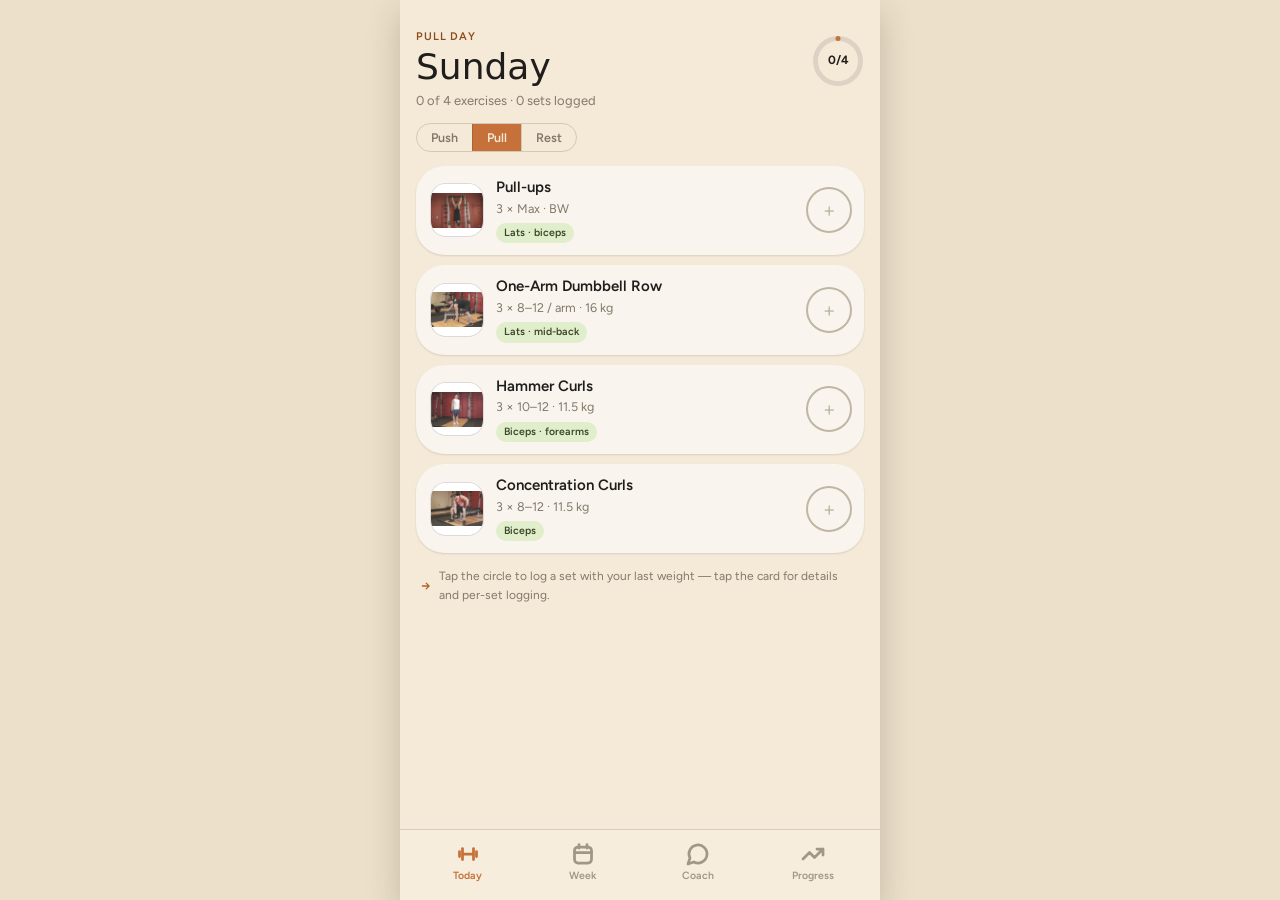
==== docs/index.html @ 8fe4a0e3 "Coach: real Claude chat grounded in the workout log Replaces the static Coach mock with a working ch" ====
<!DOCTYPE html>
<html lang="en">
<head>
<meta charset="utf-8">
<meta name="viewport" content="width=device-width, initial-scale=1, viewport-fit=cover">
<title>Gym Tracker</title>
<meta name="theme-color" content="#f5ead8">
<meta name="color-scheme" content="light">
<meta name="darkreader-lock">
<meta name="mobile-web-app-capable" content="yes">
<meta name="apple-mobile-web-app-capable" content="yes">
<meta name="apple-mobile-web-app-status-bar-style" content="default">
<link rel="manifest" href="manifest.json">
<link rel="icon" href="icons/icon-192.png">
<link rel="apple-touch-icon" href="icons/icon-192.png">
<style>
/* — Organic design tokens (carried over from the original app) — */
@font-face { font-family: 'Caprasimo'; font-style: normal; font-weight: 400; font-display: swap;
  src: url("fonts/caprasimo-latin-ext.woff2") format('woff2');
  unicode-range: U+0100-02BA, U+02BD-02C5, U+02C7-02CC, U+02CE-02D7, U+02DD-02FF, U+0304, U+0308, U+0329, U+1D00-1DBF, U+1E00-1E9F, U+1EF2-1EFF, U+2020, U+20A0-20AB, U+20AD-20C0, U+2113, U+2C60-2C7F, U+A720-A7FF; }
@font-face { font-family: 'Caprasimo'; font-style: normal; font-weight: 400; font-display: swap;
  src: url("fonts/caprasimo-latin.woff2") format('woff2');
  unicode-range: U+0000-00FF, U+0131, U+0152-0153, U+02BB-02BC, U+02C6, U+02DA, U+02DC, U+0304, U+0308, U+0329, U+2000-206F, U+20AC, U+2122, U+2191, U+2193, U+2212, U+2215, U+FEFF, U+FFFD; }
@font-face { font-family: 'Figtree'; font-style: normal; font-weight: 400 700; font-display: swap;
  src: url("fonts/figtree-latin-ext.woff2") format('woff2');
  unicode-range: U+0100-02BA, U+02BD-02C5, U+02C7-02CC, U+02CE-02D7, U+02DD-02FF, U+0304, U+0308, U+0329, U+1D00-1DBF, U+1E00-1E9F, U+1EF2-1EFF, U+2020, U+20A0-20AB, U+20AD-20C0, U+2113, U+2C60-2C7F, U+A720-A7FF; }
@font-face { font-family: 'Figtree'; font-style: normal; font-weight: 400 700; font-display: swap;
  src: url("fonts/figtree-latin.woff2") format('woff2');
  unicode-range: U+0000-00FF, U+0131, U+0152-0153, U+02BB-02BC, U+02C6, U+02DA, U+02DC, U+0304, U+0308, U+0329, U+2000-206F, U+20AC, U+2122, U+2191, U+2193, U+2212, U+2215, U+FEFF, U+FFFD; }

:root {
  --color-bg: #f5ead8;
  --color-surface: #ebddc5;
  --color-text: #201e1d;
  --color-accent: #c67139;
  --color-accent-2: #7a8a5e;
  --color-divider: color-mix(in srgb, #201e1d 16%, transparent);

  --color-neutral-100: #f9f4ed;
  --color-neutral-200: #eee7db;
  --color-neutral-300: #dcd3c4;
  --color-neutral-400: #c0b6a5;
  --color-neutral-500: #a19786;
  --color-neutral-600: #82796a;
  --color-neutral-700: #645c50;
  --color-neutral-800: #474238;
  --color-neutral-900: #2e2b25;

  --color-accent-100: #fff2eb;
  --color-accent-200: #ffe1d0;
  --color-accent-300: #ffc6a5;
  --color-accent-400: #f6a06b;
  --color-accent-500: #d67f48;
  --color-accent-600: #b2622d;
  --color-accent-700: #8c491a;
  --color-accent-800: #643312;
  --color-accent-900: #402310;

  --color-accent-2-100: #f0fae1;
  --color-accent-2-200: #e1eecc;
  --color-accent-2-300: #ccdbb2;
  --color-accent-2-400: #aebf92;
  --color-accent-2-500: #8fa073;
  --color-accent-2-600: #728157;
  --color-accent-2-700: #56633f;
  --color-accent-2-800: #3d472b;
  --color-accent-2-900: #272e1b;

  --font-heading: "Caprasimo", system-ui, sans-serif;
  --font-body: "Figtree", system-ui, sans-serif;

  --radius-sm: 8px;
  --radius-md: 16px;
  --radius-lg: 28px;

  --shadow-sm: 0 1px 2px color-mix(in srgb, #2e2b25 14%, transparent);
  --shadow-md: 0 3px 10px color-mix(in srgb, #2e2b25 16%, transparent);
  --shadow-lg: 0 12px 32px color-mix(in srgb, #2e2b25 22%, transparent);
}
*, *::before, *::after { box-sizing: border-box; }
html, body { height: 100%; }
body {
  margin: 0; background: #ece0ca; color: var(--color-text);
  font-family: var(--font-body); font-size: 15px; line-height: 1.55;
  -webkit-tap-highlight-color: transparent;
}
img { display: block; max-width: 100%; }
button { font-family: var(--font-body); color: var(--color-text); }
:focus { outline: none; }
:focus-visible { outline: 2px solid var(--color-accent); outline-offset: 2px; }
::selection { background: color-mix(in srgb, var(--color-accent) 30%, transparent); }

.washed { filter: saturate(0.6) contrast(0.85) brightness(1.1) opacity(0.94); }

#frame {
  height: 100dvh; max-width: 480px; margin: 0 auto; box-shadow: var(--shadow-lg);
  display: flex; flex-direction: column; background: var(--color-bg);
  position: relative; overflow: hidden;
}
.screen { flex: 1; overflow-y: auto; overflow-x: hidden; padding: 28px 16px 110px; -webkit-overflow-scrolling: touch; }
.kicker { font-size: 11px; letter-spacing: 0.08em; text-transform: uppercase; font-weight: 600; color: var(--color-accent-700); }
.h-title { font-family: var(--font-heading); font-size: 36px; line-height: 1.1; margin-top: 2px; }
.sub { font-size: 13px; color: var(--color-neutral-600); }
.muted { color: var(--color-neutral-600); }
.card-panel { background: var(--color-neutral-100); border-radius: var(--radius-lg); box-shadow: var(--shadow-sm); }

/* exercise cards on Today */
.ex-card {
  display: flex; align-items: center; gap: 12px; background: var(--color-neutral-100);
  border: none; border-radius: var(--radius-lg); box-shadow: var(--shadow-sm);
  padding: 12px 12px 12px 14px; cursor: pointer; width: 100%; text-align: left; font-size: 15px;
}
.ex-thumb {
  width: 54px; height: 54px; flex: none; border-radius: var(--radius-md);
  background: #fff; border: 1px solid var(--color-divider); overflow: hidden;
}
.ex-thumb > div { width: 100%; height: 100%; background-position: center; background-size: contain; background-repeat: no-repeat; background-color: #fff; }
.pill { font-size: 10.5px; font-weight: 600; padding: 2px 8px; border-radius: 999px; }
.pill-green { background: var(--color-accent-2-200); color: var(--color-accent-2-800); }
.pill-orange { background: var(--color-accent-200); color: var(--color-accent-800); }
.set-circle {
  width: 46px; height: 46px; flex: none; border-radius: 999px; cursor: pointer;
  display: flex; align-items: center; justify-content: center; padding: 0;
  font-size: 12.5px; font-weight: 700;
}
.ghost-btn {
  display: inline-flex; align-items: center; gap: 4px; background: none; border: none;
  cursor: pointer; color: var(--color-accent); font-weight: 600; font-size: 13px;
  border-radius: 999px; padding: 6px 10px;
}
.ghost-btn:active { background: color-mix(in srgb, var(--color-accent) 12%, transparent); }
.seg-row { display: inline-flex; border: 1px solid var(--color-divider); border-radius: 999px; overflow: hidden; }
.seg-btn { border: none; background: transparent; padding: 6px 14px; font-size: 12.5px; font-weight: 600; cursor: pointer; color: var(--color-neutral-600); }
.seg-btn + .seg-btn { border-left: 1px solid var(--color-divider); }
.seg-btn.on { background: var(--color-accent); color: var(--color-bg); }

/* set logger */
.set-row {
  display: flex; align-items: center; gap: 10px; padding: 9px 4px;
  border-bottom: 1px solid var(--color-divider); font-size: 14px;
}
.set-row:last-child { border-bottom: none; }
.stepper { display: flex; align-items: center; gap: 6px; }
.stepper button {
  width: 44px; height: 44px; border-radius: 999px; border: 1.5px solid var(--color-divider);
  background: var(--color-neutral-100); cursor: pointer; display: flex; align-items: center;
  justify-content: center; padding: 0; flex: none; font-size: 20px;
}
.stepper button:active { background: var(--color-neutral-200); }
.stepper input {
  width: 64px; text-align: center; font-family: var(--font-heading); font-size: 22px;
  border: none; background: transparent; color: var(--color-text); padding: 0;
  -moz-appearance: textfield; appearance: textfield;
}
.stepper input::-webkit-outer-spin-button, .stepper input::-webkit-inner-spin-button { -webkit-appearance: none; margin: 0; }
.big-btn {
  width: 100%; border-radius: 999px; padding: 14px; font-size: 15px; font-weight: 600;
  border: none; cursor: pointer; background: var(--color-accent); color: var(--color-bg);
  font-family: var(--font-body);
}
.big-btn:active { background: var(--color-accent-600); }
.big-btn.done { background: var(--color-accent-2-500); }
.icon-btn { background: none; border: none; cursor: pointer; padding: 8px; display: flex; color: var(--color-neutral-500); }

/* progress chips */
.chip-row { display: flex; gap: 7px; overflow-x: auto; padding: 2px 2px 8px; scrollbar-width: none; }
.chip-row::-webkit-scrollbar { display: none; }
.chip {
  flex: none; border: 1px solid var(--color-divider); background: var(--color-neutral-100);
  border-radius: 999px; padding: 6px 13px; font-size: 12.5px; font-weight: 600; cursor: pointer;
  color: var(--color-neutral-700);
}
.chip.on { background: var(--color-accent); border-color: var(--color-accent); color: var(--color-bg); }

.text-input {
  width: 100%; min-height: 44px; padding: 8px 16px; font: inherit; font-size: 14px;
  color: var(--color-text); caret-color: var(--color-accent);
  background: var(--color-neutral-100); border: 1.5px solid var(--color-divider); border-radius: 999px;
}
.text-input:focus-visible { border-color: var(--color-accent); outline: none; }

/* bottom nav */
#nav {
  position: absolute; bottom: 0; left: 0; right: 0;
  background: color-mix(in srgb, var(--color-bg) 88%, #fff);
  backdrop-filter: blur(10px); border-top: 1px solid var(--color-divider);
  display: flex; padding: 8px 10px calc(14px + env(safe-area-inset-bottom)); z-index: 20;
}
#nav button {
  flex: 1; background: none; border: none; cursor: pointer; display: flex;
  flex-direction: column; align-items: center; gap: 3px; padding: 4px 0;
}
#nav button span { font-size: 10.5px; font-weight: 600; }

/* toast */
.toast {
  position: absolute; bottom: 104px; left: 50%; transform: translateX(-50%);
  background: var(--color-accent-2-800); color: var(--color-accent-2-100);
  font-size: 13px; font-weight: 600; padding: 10px 12px 10px 18px; border-radius: 999px;
  box-shadow: var(--shadow-md); animation: toastup 0.25s ease-out; white-space: nowrap;
  z-index: 30; display: flex; align-items: center; gap: 8px;
}
.toast button {
  background: color-mix(in srgb, #fff 16%, transparent); color: var(--color-accent-2-100);
  border: none; border-radius: 999px; padding: 4px 12px; font-size: 12.5px; font-weight: 700; cursor: pointer;
}
@keyframes toastup { from { opacity: 0; transform: translate(-50%, 10px); } to { opacity: 1; transform: translate(-50%, 0); } }

/* zoom overlay */
.zoom-wrap {
  position: absolute; inset: 0; z-index: 40;
  background: color-mix(in srgb, var(--color-neutral-900) 82%, transparent);
  display: flex; flex-direction: column; align-items: center; justify-content: center;
  gap: 14px; padding: 24px 16px; cursor: zoom-out; animation: toastup 0.2s ease-out;
}

/* dialog */
.dialog-backdrop {
  position: absolute; inset: 0; z-index: 50; display: grid; place-items: center; padding: 24px;
  background: color-mix(in srgb, var(--color-neutral-900) 50%, transparent);
}
.dialog {
  width: 100%; max-width: 360px; display: flex; flex-direction: column; gap: 12px;
  padding: 20px; border-radius: var(--radius-lg); background: var(--color-surface); box-shadow: var(--shadow-lg);
}

/* chart */
.chart-svg { width: 100%; height: auto; display: block; }
.chart-svg text { font-family: var(--font-body); }
</style>
</head>
<body>
<div id="frame">
  <div id="app" style="display: flex; flex-direction: column; flex: 1; min-height: 0;"></div>
  <div id="overlay"></div>
  <div id="nav"></div>
  <input type="file" id="importFile" accept="application/json,.json" style="display: none;">
</div>

<script>
'use strict';

/* ───────────────────────── Program definition ───────────────────────── */

const EX = {
  pullup: {
    name: 'Pull-ups', day: 'pull', sets: 3, reps: 'Max', repDefault: 8, kg: null,
    m: 'Lats · biceps', mus: { p: ['lats'], s: ['biceps', 'midback'] },
    desc: 'The best back-width move — lats do the pulling, biceps and grip assist. Take every set close to your max.',
    how: ['Hang from the bar, hands just wider than shoulders.',
      'Pull until your chin clears the bar, chest up.',
      'Lower all the way down — full hang each rep.'],
  },
  row: {
    name: 'One-Arm Dumbbell Row', day: 'pull', sets: 3, reps: '8–12 / arm', repDefault: 10, kg: 16,
    m: 'Lats · mid-back', mus: { p: ['lats', 'midback'], s: ['biceps', 'forearms'] },
    desc: 'Builds back thickness one side at a time. Brace your free hand on the ottoman and row without twisting. Log reps per arm.',
    how: ['One knee and hand on the ottoman, back flat, dumbbell hanging.',
      'Pull the dumbbell to your hip, elbow close to your body.',
      'Lower slowly to a full stretch. Do all reps, then switch arms.'],
  },
  hammer: {
    name: 'Hammer Curls', day: 'pull', sets: 3, reps: '10–12', repDefault: 11, kg: 11.5,
    m: 'Biceps · forearms', mus: { p: ['biceps'], s: ['forearms'] },
    desc: 'Neutral-grip curls that hit the brachialis and forearms along with the biceps — thicker-looking arms.',
    how: ['Stand tall, dumbbells at your sides, palms facing in.',
      'Curl both dumbbells up, keeping the neutral grip.',
      'Lower slowly without swinging your hips.'],
  },
  conc: {
    name: 'Concentration Curls', day: 'pull', sets: 3, reps: '8–12', repDefault: 10, kg: 11.5,
    m: 'Biceps', mus: { p: ['biceps'], s: ['forearms'] },
    desc: 'Strict, isolated biceps work — the elbow braced against your thigh removes all momentum.',
    how: ['Sit on the ottoman, elbow braced against your inner thigh.',
      'Curl the dumbbell up without moving your upper arm.',
      'Lower slowly — the way down builds as much muscle.'],
  },
  floorpress: {
    name: 'Dumbbell Floor Press', day: 'push', sets: 3, reps: '8–12', repDefault: 10, kg: 14,
    m: 'Chest · triceps', mus: { p: ['chest'], s: ['triceps', 'shoulders'] },
    desc: 'Your main press without a bench — the floor stops the elbows at a shoulder-friendly depth and emphasises chest and triceps.',
    how: ['Lie on the floor, knees bent, dumbbells over your chest.',
      'Lower with control until your upper arms rest on the floor.',
      'Pause briefly, then press back up to lockout.'],
  },
  inclinepu: {
    name: 'Incline Push-ups', day: 'push', sets: 3, reps: '12–15', repDefault: 13, kg: null,
    m: 'Chest · shoulders', mus: { p: ['chest'], s: ['shoulders', 'triceps', 'core'] },
    desc: 'Hands on the ottoman, feet on the floor — a chest press through a long range that finishes the pecs after floor presses.',
    how: ['Hands on the ottoman edge, body in one straight line.',
      'Lower your chest to the edge, elbows about 45° from your body.',
      'Press back up without letting the hips sag.'],
  },
  ohp: {
    name: 'Overhead Press', day: 'push', sets: 3, reps: '8–12', repDefault: 10, kg: 11.5,
    m: 'Shoulders · triceps', mus: { p: ['shoulders'], s: ['triceps', 'traps', 'core'] },
    desc: 'Standing dumbbell press — builds all three heads of the shoulder while your core keeps you from arching.',
    how: ['Stand tall, dumbbells at ear height, palms forward.',
      'Press overhead until your arms are straight — squeeze your glutes, don’t arch.',
      'Lower back to ear level with control.'],
  },
  latraise: {
    name: 'Lateral Raises', day: 'push', sets: 3, reps: '12–15', repDefault: 13, kg: 6,
    m: 'Side delts', mus: { p: ['shoulders'], s: ['traps'] },
    desc: 'Isolates the side delts — the muscle that makes shoulders look wide. Light weight, strict form.',
    how: ['Stand with a dumbbell in each hand at your sides.',
      'Raise out to shoulder height, elbows soft.',
      'Lower slowly — no swinging.'],
  },
  kneeraise: {
    name: 'Hanging Knee Raises', day: 'push', sets: 3, reps: '10–15', repDefault: 12, kg: null,
    m: 'Core · grip', mus: { p: ['core'], s: ['forearms'] },
    desc: 'Hang from the pull-up bar and curl your knees up — trains the abs hard and builds grip as a bonus.',
    how: ['Dead hang from the bar, shoulders packed down.',
      'Raise your knees to hip height or higher, tilting the pelvis up.',
      'Lower slowly — no swinging between reps.'],
  },
};

const PLAN = {
  pull: ['pullup', 'row', 'hammer', 'conc'],
  push: ['floorpress', 'inclinepu', 'ohp', 'latraise', 'kneeraise'],
};
const DAY_LABEL = { pull: 'Pull day', push: 'Push day', rest: 'Rest day' };
const KG_STEP = 0.5;
const WEEK_TARGET = 3; // workouts per week the ring aims at

/* ───────────────────────── Store (localStorage) ───────────────────────── */

const STORE_KEY = 'gym-tracker-v1';

function seedStore() {
  return {
    version: 1,
    sessions: {
      '2026-08-17': {
        day: 'pull',
        sets: {
          pullup: [{ r: 8, kg: null }, { r: 8, kg: null }, { r: 8, kg: null }],
          row: [{ r: 15, kg: 16 }, { r: 15, kg: 16 }, { r: 13, kg: 16 }],
          hammer: [{ r: 12, kg: 11.5 }, { r: 12, kg: 11.5 }, { r: 12, kg: 11.5 }],
          conc: [{ r: 8, kg: 11.5 }, { r: 8, kg: 11.5 }, { r: 8, kg: 11.5 }],
        },
      },
    },
    overrides: {}, // date -> forced day type
  };
}

let store;
try {
  store = JSON.parse(localStorage.getItem(STORE_KEY)) || seedStore();
} catch (e) { store = seedStore(); }
if (!store.sessions) store.sessions = {};
if (!store.overrides) store.overrides = {};

function save() { localStorage.setItem(STORE_KEY, JSON.stringify(store)); }
save();

/* Cloud backup settings (GitHub Gist). Token stays on this device only. */
const CLOUD_KEY = 'gym-tracker-cloud';
let cloud;
try { cloud = JSON.parse(localStorage.getItem(CLOUD_KEY)) || {}; } catch (e) { cloud = {}; }
function saveCloud() { localStorage.setItem(CLOUD_KEY, JSON.stringify(cloud)); }

/* Coach chat settings (Anthropic API). Key stays on this device only. */
const COACH_KEY = 'gym-tracker-coach';
const CHAT_KEY = 'gym-tracker-chat';
const COACH_MODEL = 'claude-opus-5';
let coach, chat;
try { coach = JSON.parse(localStorage.getItem(COACH_KEY)) || {}; } catch (e) { coach = {}; }
try { chat = JSON.parse(localStorage.getItem(CHAT_KEY)) || []; } catch (e) { chat = []; }
if (!Array.isArray(chat)) chat = [];
function saveCoach() { localStorage.setItem(COACH_KEY, JSON.stringify(coach)); }
function saveChat() { localStorage.setItem(CHAT_KEY, JSON.stringify(chat)); }

/* ───────────────────────── Date helpers (local time) ───────────────────────── */

function fmtDate(d) {
  return d.getFullYear() + '-' + String(d.getMonth() + 1).padStart(2, '0') + '-' + String(d.getDate()).padStart(2, '0');
}
function parseDate(s) { const [y, m, d] = s.split('-').map(Number); return new Date(y, m - 1, d); }
function todayStr() { return fmtDate(new Date()); }
function addDays(s, n) { const d = parseDate(s); d.setDate(d.getDate() + n); return fmtDate(d); }
function mondayOf(s) { const d = parseDate(s); const wd = (d.getDay() + 6) % 7; d.setDate(d.getDate() - wd); return fmtDate(d); }
const MONTHS = ['Jan', 'Feb', 'Mar', 'Apr', 'May', 'Jun', 'Jul', 'Aug', 'Sep', 'Oct', 'Nov', 'Dec'];
const WDAYS = ['Monday', 'Tuesday', 'Wednesday', 'Thursday', 'Friday', 'Saturday', 'Sunday'];
function niceDate(s) { const d = parseDate(s); return d.getDate() + ' ' + MONTHS[d.getMonth()]; }
function weekdayName(s) { return WDAYS[(parseDate(s).getDay() + 6) % 7]; }

/* ───────────────────────── Log queries ───────────────────────── */

function sessionOf(date) { return store.sessions[date]; }
function setsOf(date, exId) { const s = sessionOf(date); const a = s && s.sets && s.sets[exId]; return Array.isArray(a) ? a : []; }
function isWorkout(sess) {
  return sess && sess.sets && Object.values(sess.sets).some((arr) => arr.length > 0);
}
function workoutDates() {
  return Object.keys(store.sessions).filter((d) => isWorkout(store.sessions[d])).sort();
}
function lastWorkoutBefore(date) {
  const ds = workoutDates().filter((d) => d < date);
  return ds.length ? ds[ds.length - 1] : null;
}
// Sessions that logged sets for one exercise, oldest → newest.
function exHistory(exId) {
  return workoutDates()
    .map((d) => ({ date: d, sets: setsOf(d, exId) }))
    .filter((h) => h.sets.length > 0);
}
function lastSetsFor(exId, beforeDate) {
  const hist = exHistory(exId).filter((h) => h.date < beforeDate);
  return hist.length ? hist[hist.length - 1] : null;
}
function lastKg(exId, beforeDate) {
  const prev = lastSetsFor(exId, beforeDate || '9999');
  if (prev) { for (let i = prev.sets.length - 1; i >= 0; i--) { if (prev.sets[i].kg != null) return prev.sets[i].kg; } }
  return EX[exId].kg;
}

/* Day type for a date: logged session > manual override > rotation suggestion.
   Suggestions chain forward from the last real workout, alternating push/pull
   with a rest day in between, so future days project the full rotation. */
function dayType(date) {
  const sess = sessionOf(date);
  if (isWorkout(sess)) return sess.day;
  if (store.overrides[date]) return store.overrides[date];
  const last = lastWorkoutBefore(date);
  if (!last) return 'push';
  let lw = last, lt = store.sessions[last].day;
  let d = addDays(last, 1), guard = 0;
  while (d < date && guard++ < 90) {
    const t = store.overrides[d] || (d === addDays(lw, 1) ? 'rest' : (lt === 'pull' ? 'push' : 'pull'));
    if (t !== 'rest') { lw = d; lt = t; }
    d = addDays(d, 1);
  }
  return date === addDays(lw, 1) ? 'rest' : (lt === 'pull' ? 'push' : 'pull');
}

/* Exercises shown for a date: the day plan, unfinished ones rolled over from
   the previous workout (never onto rest days), plus anything already logged
   that day so recorded sets can never become invisible. */
function dayItems(date) {
  const type = dayType(date);
  const ids = (PLAN[type] || []).map((id) => ({ id, rolled: null }));
  const last = type !== 'rest' ? lastWorkoutBefore(date) : null;
  if (last) {
    const lastType = store.sessions[last].day;
    for (const id of PLAN[lastType] || []) {
      if (ids.some((it) => it.id === id)) continue;
      if (setsOf(last, id).length === 0) ids.push({ id, rolled: 'from ' + weekdayName(last).slice(0, 3) + ' ' + niceDate(last) });
    }
  }
  const sess = sessionOf(date);
  if (sess && sess.sets) {
    for (const id of Object.keys(sess.sets)) {
      if (!ids.some((it) => it.id === id)) ids.push({ id, rolled: null });
    }
  }
  return ids;
}
function exDone(date, exId) { return setsOf(date, exId).length >= EX[exId].sets; }

/* ───────────────────────── Mutations ───────────────────────── */

function logSet(date, exId, r, kg) {
  const sess = store.sessions[date] || (store.sessions[date] = { day: dayType(date) === 'rest' ? (EX[exId].day) : dayType(date), sets: {} });
  if (!sess.sets) sess.sets = {};
  if (sess.day === 'rest') sess.day = EX[exId].day;
  (sess.sets[exId] = sess.sets[exId] || []).push({ r, kg });
  save();
}
function removeSet(date, exId, idx) {
  const sets = setsOf(date, exId);
  if (idx < 0 || idx >= sets.length) return;
  sets.splice(idx, 1);
  const sess = store.sessions[date];
  if (sets.length === 0) delete sess.sets[exId];
  if (!isWorkout(sess) && Object.keys(sess.sets).length === 0) delete store.sessions[date];
  save();
}
function updateSet(date, exId, idx, r, kg) {
  const sets = setsOf(date, exId);
  if (sets[idx]) { sets[idx] = { r, kg }; save(); }
}

/* ───────────────────────── UI state ───────────────────────── */

const ui = {
  screen: 'today',        // today | detail | week | coach | progress
  viewDate: todayStr(),
  detailId: null,
  editIdx: null,          // set being edited on detail screen
  zoom: null,             // 0 | 1
  weekOffset: 0,
  chartEx: 'pullup',
  chartPt: null,          // selected point index on history chart
  toast: null,            // { text, undo }
  dialog: null,           // 'import' with pending data
  importData: null,
  coachBusy: false,       // a coach reply is streaming
};
let toastTimer = null;
const scrollPos = {};

function showToast(text, undo) {
  ui.toast = { text, undo };
  clearTimeout(toastTimer);
  toastTimer = setTimeout(() => { ui.toast = null; render(); }, undo ? 4200 : 2400);
  render();
}

/* ───────────────────────── SVG snippets ───────────────────────── */

const svgCheck = '<svg width="20" height="20" viewBox="0 0 24 24" fill="none" stroke="var(--color-bg)" stroke-width="3" stroke-linecap="round" stroke-linejoin="round"><path d="M20 6 9 17l-5-5"/></svg>';
const svgBack = '<svg width="18" height="18" viewBox="0 0 24 24" fill="none" stroke="currentColor" stroke-width="2.75" stroke-linecap="round" stroke-linejoin="round"><path d="M15 18l-6-6 6-6"/></svg>';
const svgArrow = '<svg width="14" height="14" viewBox="0 0 24 24" fill="none" stroke="var(--color-accent-600)" stroke-width="2.75" stroke-linecap="round" stroke-linejoin="round"><path d="M5 12h14M13 6l6 6-6 6"/></svg>';
const svgFlame = '<svg width="18" height="18" viewBox="0 0 24 24" fill="none" stroke="var(--color-accent-600)" stroke-width="2.75" stroke-linecap="round" stroke-linejoin="round"><path d="M8.5 14.5A2.5 2.5 0 0 0 11 12c0-1.38-.5-2-1-3-1.072-2.143-.224-4.054 2-6 .5 2.5 2 4.9 4 6.5 2 1.6 3 3.5 3 5.5a7 7 0 1 1-14 0c0-1.153.433-2.294 1-3a2.5 2.5 0 0 0 2.5 2.5z"/></svg>';

function ring(size, stroke, pct, labelHtml, fontSize) {
  const r = (size - stroke) / 2 - 1;
  const circ = 2 * Math.PI * r;
  return '<div style="position: relative; width: ' + size + 'px; height: ' + size + 'px; flex: none;">' +
    '<svg width="' + size + '" height="' + size + '" viewBox="0 0 ' + size + ' ' + size + '" style="transform: rotate(-90deg);">' +
    '<circle cx="' + size / 2 + '" cy="' + size / 2 + '" r="' + r + '" fill="none" stroke="var(--color-neutral-300)" stroke-width="' + stroke + '"/>' +
    '<circle cx="' + size / 2 + '" cy="' + size / 2 + '" r="' + r + '" fill="none" stroke="var(--color-accent)" stroke-width="' + stroke + '" stroke-linecap="round" stroke-dasharray="' + Math.round(pct * circ) + ' 999"/>' +
    '</svg><div style="position: absolute; inset: 0; display: flex; align-items: center; justify-content: center; ' + fontSize + '">' + labelHtml + '</div></div>';
}

/* Front/back muscle figures, colored per exercise. */
function musFigures(mus) {
  const c = {};
  ['chest', 'shoulders', 'biceps', 'triceps', 'forearms', 'core', 'quads', 'traps', 'lats', 'midback', 'lowerback', 'glutes', 'hams', 'calves']
    .forEach((k) => { c[k] = 'var(--color-neutral-300)'; });
  (mus.s || []).forEach((k) => { c[k] = 'var(--color-accent-300)'; });
  (mus.p || []).forEach((k) => { c[k] = 'var(--color-accent)'; });
  const body =
    '<circle cx="60" cy="14" r="9" fill="var(--color-neutral-300)"/>' +
    '<line x1="60" y1="22" x2="60" y2="30" stroke="var(--color-neutral-300)" stroke-width="9" stroke-linecap="round"/>' +
    '<rect x="38" y="32" width="44" height="76" rx="16" fill="var(--color-neutral-300)"/>' +
    '<rect x="42" y="106" width="36" height="18" rx="9" fill="var(--color-neutral-300)"/>' +
    '<line x1="34" y1="42" x2="26" y2="80" stroke="var(--color-neutral-300)" stroke-width="10" stroke-linecap="round"/>' +
    '<line x1="86" y1="42" x2="94" y2="80" stroke="var(--color-neutral-300)" stroke-width="10" stroke-linecap="round"/>' +
    '<line x1="24" y1="88" x2="20" y2="112" stroke="var(--color-neutral-300)" stroke-width="8" stroke-linecap="round"/>' +
    '<line x1="96" y1="88" x2="100" y2="112" stroke="var(--color-neutral-300)" stroke-width="8" stroke-linecap="round"/>' +
    '<line x1="51" y1="130" x2="48" y2="172" stroke="var(--color-neutral-300)" stroke-width="14" stroke-linecap="round"/>' +
    '<line x1="69" y1="130" x2="72" y2="172" stroke="var(--color-neutral-300)" stroke-width="14" stroke-linecap="round"/>' +
    '<line x1="47" y1="178" x2="45" y2="206" stroke="var(--color-neutral-300)" stroke-width="10" stroke-linecap="round"/>' +
    '<line x1="73" y1="178" x2="75" y2="206" stroke="var(--color-neutral-300)" stroke-width="10" stroke-linecap="round"/>';
  const front = body +
    '<circle cx="36" cy="40" r="7" fill="' + c.shoulders + '"/><circle cx="84" cy="40" r="7" fill="' + c.shoulders + '"/>' +
    '<ellipse cx="50" cy="54" rx="9" ry="7" fill="' + c.chest + '"/><ellipse cx="70" cy="54" rx="9" ry="7" fill="' + c.chest + '"/>' +
    '<line x1="33" y1="50" x2="27" y2="74" stroke="' + c.biceps + '" stroke-width="8" stroke-linecap="round"/>' +
    '<line x1="87" y1="50" x2="93" y2="74" stroke="' + c.biceps + '" stroke-width="8" stroke-linecap="round"/>' +
    '<line x1="24" y1="90" x2="21" y2="108" stroke="' + c.forearms + '" stroke-width="7" stroke-linecap="round"/>' +
    '<line x1="96" y1="90" x2="99" y2="108" stroke="' + c.forearms + '" stroke-width="7" stroke-linecap="round"/>' +
    '<rect x="52" y="64" width="16" height="38" rx="8" fill="' + c.core + '"/>' +
    '<line x1="51" y1="134" x2="48" y2="166" stroke="' + c.quads + '" stroke-width="11" stroke-linecap="round"/>' +
    '<line x1="69" y1="134" x2="72" y2="166" stroke="' + c.quads + '" stroke-width="11" stroke-linecap="round"/>';
  const back = body +
    '<ellipse cx="60" cy="38" rx="13" ry="7" fill="' + c.traps + '"/>' +
    '<circle cx="36" cy="40" r="7" fill="' + c.shoulders + '"/><circle cx="84" cy="40" r="7" fill="' + c.shoulders + '"/>' +
    '<ellipse cx="60" cy="57" rx="8" ry="8" fill="' + c.midback + '"/>' +
    '<ellipse cx="49" cy="73" rx="7" ry="14" transform="rotate(8 49 73)" fill="' + c.lats + '"/>' +
    '<ellipse cx="71" cy="73" rx="7" ry="14" transform="rotate(-8 71 73)" fill="' + c.lats + '"/>' +
    '<ellipse cx="60" cy="96" rx="7" ry="8" fill="' + c.lowerback + '"/>' +
    '<line x1="33" y1="50" x2="27" y2="74" stroke="' + c.triceps + '" stroke-width="8" stroke-linecap="round"/>' +
    '<line x1="87" y1="50" x2="93" y2="74" stroke="' + c.triceps + '" stroke-width="8" stroke-linecap="round"/>' +
    '<circle cx="52" cy="114" r="8.5" fill="' + c.glutes + '"/><circle cx="68" cy="114" r="8.5" fill="' + c.glutes + '"/>' +
    '<line x1="51" y1="134" x2="48" y2="166" stroke="' + c.hams + '" stroke-width="11" stroke-linecap="round"/>' +
    '<line x1="69" y1="134" x2="72" y2="166" stroke="' + c.hams + '" stroke-width="11" stroke-linecap="round"/>' +
    '<line x1="47" y1="182" x2="45" y2="202" stroke="' + c.calves + '" stroke-width="9" stroke-linecap="round"/>' +
    '<line x1="73" y1="182" x2="75" y2="202" stroke="' + c.calves + '" stroke-width="9" stroke-linecap="round"/>';
  const fig = (inner, cap) =>
    '<figure style="margin: 0; display: flex; flex-direction: column; align-items: center; gap: 2px;">' +
    '<svg width="96" height="176" viewBox="0 0 120 220" fill="none">' + inner + '</svg>' +
    '<figcaption style="font-size: 10.5px; color: var(--color-neutral-600);">' + cap + '</figcaption></figure>';
  return fig(front, 'Front') + fig(back, 'Back');
}

/* ───────────────────────── Formatting ───────────────────────── */

function kgLabel(kg) { return kg == null ? 'BW' : (Math.round(kg * 10) / 10) + ' kg'; }
function setsSummary(sets) {
  if (!sets.length) return '';
  const reps = sets.map((s) => s.r).join(' · ');
  const kgs = [...new Set(sets.map((s) => s.kg))];
  const kgPart = kgs.length === 1 ? (kgs[0] == null ? 'bodyweight' : kgs[0] + ' kg') : sets.map((s) => kgLabel(s.kg)).join(' / ');
  return reps + ' @ ' + kgPart;
}
function esc(s) { return String(s).replace(/&/g, '&amp;').replace(/</g, '&lt;'); }

/* ───────────────────────── Screens ───────────────────────── */

function renderToday() {
  const date = ui.viewDate;
  const type = dayType(date);
  const isToday = date === todayStr();
  const items = dayItems(date);
  const doneCount = items.filter((it) => exDone(date, it.id)).length;
  const title = isToday ? weekdayName(date) : weekdayName(date) + ' ' + niceDate(date);
  const kicker = (isToday ? '' : niceDate(date) + ' · ') + DAY_LABEL[type];

  let cards = items.map((it) => {
    const ex = EX[it.id];
    const sets = setsOf(date, it.id);
    const done = sets.length >= ex.sets;
    const kg = lastKg(it.id, date);
    const meta = done ? setsSummary(sets) : ex.sets + ' × ' + ex.reps + ' · ' + kgLabel(ex.kg == null ? null : kg);
    const border = done ? 'var(--color-accent)' : 'var(--color-neutral-400)';
    const bg = done ? 'var(--color-accent)' : 'transparent';
    const inner = done ? svgCheck : (sets.length ? sets.length + '/' + ex.sets : '<span style="color: var(--color-neutral-400); font-size: 20px; font-weight: 400; line-height: 1;">+</span>');
    return '<div class="ex-card" data-act="open" data-id="' + it.id + '" style="opacity: ' + (done ? 0.62 : 1) + ';">' +
      '<div class="ex-thumb"><div class="washed" style="background-image: url(images/' + it.id + '-0.jpg);"></div></div>' +
      '<div style="flex: 1; min-width: 0;">' +
      '<div style="font-weight: 600; font-size: 15px; line-height: 1.25;' + (done ? ' text-decoration: line-through;' : '') + '">' + ex.name + '</div>' +
      '<div style="font-size: 12.5px; color: var(--color-neutral-600); margin-top: 2px;">' + meta + '</div>' +
      '<div style="display: flex; gap: 5px; margin-top: 5px; flex-wrap: wrap;">' +
      '<span class="pill pill-green">' + ex.m + '</span>' +
      (it.rolled ? '<span class="pill pill-orange">↳ ' + it.rolled + '</span>' : '') +
      '</div></div>' +
      '<button class="set-circle" data-act="quickset" data-id="' + it.id + '" aria-label="Log a set" ' +
      'style="border: 2.5px solid ' + border + '; background: ' + bg + '; color: var(--color-neutral-700);">' + inner + '</button>' +
      '</div>';
  }).join('');

  if (!items.length) {
    cards = '<div class="card-panel" style="padding: 26px 20px; text-align: center;">' +
      '<div style="font-family: var(--font-heading); font-size: 22px;">Rest day</div>' +
      '<div class="sub" style="margin-top: 6px;">Recovery is where the muscle gets built.<br>Feeling fresh anyway? Switch the day type below.</div></div>';
  }

  const seg = ['push', 'pull', 'rest'].map((t) =>
    '<button class="seg-btn' + (t === type ? ' on' : '') + '" data-act="daytype" data-type="' + t + '">' +
    t[0].toUpperCase() + t.slice(1) + '</button>').join('');

  const totalSets = items.reduce((n, it) => n + setsOf(date, it.id).length, 0);
  const countLabel = items.length
    ? doneCount + ' of ' + items.length + ' exercises · ' + totalSets + ' sets logged'
    : 'No training planned';

  return '<div class="screen" data-scrollkey="today">' +
    '<div style="display: flex; align-items: flex-end; justify-content: space-between; gap: 12px; margin-bottom: 4px;">' +
    '<div><div class="kicker">' + kicker + '</div><div class="h-title">' + title + '</div></div>' +
    ring(52, 5, items.length ? doneCount / items.length : 0, '<span style="font-size: 12px; font-weight: 700;">' + doneCount + '/' + (items.length || 0) + '</span>', '') +
    '</div>' +
    '<div class="sub" style="margin-bottom: 12px;">' + countLabel + '</div>' +
    '<div style="display: flex; align-items: center; justify-content: space-between; margin-bottom: 14px;">' +
    '<div class="seg-row">' + seg + '</div>' +
    (isToday ? '' : '<button class="ghost-btn" data-act="backtoday">← Back to today</button>') +
    '</div>' +
    '<div style="display: flex; flex-direction: column; gap: 10px;">' + cards + '</div>' +
    '<div style="display: flex; align-items: center; gap: 8px; margin-top: 14px; font-size: 12px; color: var(--color-neutral-600); padding: 0 4px;">' +
    svgArrow + '<span>Tap the circle to log a set with your last weight — tap the card for details and per-set logging.</span></div>' +
    '</div>';
}

function renderDetail() {
  const id = ui.detailId;
  const ex = EX[id];
  const date = ui.viewDate;
  const sets = setsOf(date, id);
  const prev = lastSetsFor(id, date);
  const done = sets.length >= ex.sets;

  // Defaults for the next set: value of the same set number last session,
  // else the previous set today, else the exercise default.
  const nextIdx = ui.editIdx != null ? ui.editIdx : sets.length;
  const editing = ui.editIdx != null && sets[ui.editIdx];
  let defR = ex.repDefault, defKg = lastKg(id, date);
  if (editing) { defR = editing.r; defKg = editing.kg; }
  else if (prev && prev.sets[nextIdx]) { defR = prev.sets[nextIdx].r; defKg = prev.sets[nextIdx].kg ?? defKg; }
  else if (sets.length) { defR = sets[sets.length - 1].r; defKg = sets[sets.length - 1].kg ?? defKg; }

  const loggedRows = sets.map((s, i) =>
    '<div class="set-row"' + (ui.editIdx === i ? ' style="background: var(--color-accent-100); border-radius: 10px;"' : '') + '>' +
    '<span style="width: 22px; height: 22px; flex: none; border-radius: 999px; background: var(--color-accent-2-500); color: #fff; font-size: 11.5px; font-weight: 700; display: flex; align-items: center; justify-content: center;">' + (i + 1) + '</span>' +
    '<button data-act="editset" data-idx="' + i + '" style="flex: 1; text-align: left; background: none; border: none; cursor: pointer; font-size: 14px; padding: 4px 0;">' +
    '<b>' + s.r + ' reps</b><span class="muted"> · ' + kgLabel(s.kg) + '</span></button>' +
    '<button class="icon-btn" data-act="delset" data-idx="' + i + '" aria-label="Remove set">' +
    '<svg width="16" height="16" viewBox="0 0 24 24" fill="none" stroke="currentColor" stroke-width="2.5" stroke-linecap="round"><path d="M6 6l12 12M18 6L6 18"/></svg></button>' +
    '</div>').join('');

  const stepper = (inputId, val, step, dec) =>
    '<div class="stepper">' +
    '<button data-act="step" data-input="' + inputId + '" data-delta="-' + step + '" aria-label="Decrease">−</button>' +
    '<input id="' + inputId + '" type="number" inputmode="decimal" step="' + step + '" min="0" value="' + (val == null ? '' : val) + '">' +
    '<button data-act="step" data-input="' + inputId + '" data-delta="' + step + '" aria-label="Increase">+</button>' +
    '</div>';

  const editorTitle = editing ? 'Edit set ' + (ui.editIdx + 1) : 'Set ' + (sets.length + 1) + ' of ' + ex.sets + (sets.length >= ex.sets ? ' — extra' : '');
  const logger =
    '<div class="card-panel" style="padding: 14px 16px; margin-top: 14px;">' +
    '<div style="font-size: 10.5px; letter-spacing: 0.07em; text-transform: uppercase; font-weight: 600; color: var(--color-neutral-600);">' +
    'Log · ' + (date === todayStr() ? 'today' : niceDate(date)) + ' · target ' + ex.sets + ' × ' + ex.reps + '</div>' +
    (loggedRows ? '<div style="margin-top: 6px;">' + loggedRows + '</div>' : '') +
    '<div style="margin-top: 10px; padding-top: 10px;' + (sets.length ? ' border-top: 1px solid var(--color-divider);' : '') + '">' +
    '<div style="font-weight: 600; font-size: 13.5px; margin-bottom: 8px;">' + editorTitle + '</div>' +
    '<div style="display: flex; gap: 14px; align-items: center; justify-content: space-between; flex-wrap: wrap;">' +
    '<div><div class="sub" style="margin-bottom: 3px;">Reps' + (id === 'row' ? ' / arm' : '') + '</div>' + stepper('inp-reps', defR, 1) + '</div>' +
    (ex.kg != null ? '<div><div class="sub" style="margin-bottom: 3px;">Weight (kg)</div>' + stepper('inp-kg', defKg, KG_STEP) + '</div>'
      : '<div style="align-self: flex-end;" class="sub">Bodyweight</div>') +
    '</div>' +
    '<div style="display: flex; gap: 8px; margin-top: 14px;">' +
    (editing ? '<button class="big-btn" data-act="saveedit">Save set ' + (ui.editIdx + 1) + '</button>' +
      '<button class="big-btn" style="background: transparent; color: var(--color-neutral-700); border: 1.5px solid var(--color-divider); flex: 0 0 auto; width: auto; padding: 14px 18px;" data-act="canceledit">Cancel</button>'
      : '<button class="big-btn' + (done ? ' done' : '') + '" data-act="logset">' + (done ? 'Log extra set' : 'Log set ' + (sets.length + 1)) + '</button>') +
    '</div></div></div>';

  const prevNote = prev
    ? '<div style="display: flex; align-items: center; gap: 8px; margin-top: 10px; font-size: 12px; color: var(--color-neutral-600); padding: 0 4px;">' + svgArrow +
      '<span>Last time (' + niceDate(prev.date) + '): ' + setsSummary(prev.sets) + '</span></div>'
    : '';

  return '<div class="screen" data-scrollkey="detail">' +
    '<button class="ghost-btn" data-act="backfromdetail" style="margin: -6px 0 8px -6px;">' + svgBack + weekdayName(date) + '</button>' +
    '<div style="display: grid; grid-template-columns: 1fr 1fr; gap: 10px;">' +
    [0, 1].map((n) =>
      '<figure style="margin: 0;">' +
      '<div data-act="zoom" data-n="' + n + '" style="border-radius: var(--radius-md); background: #fff; border: 1px solid var(--color-divider); overflow: hidden; aspect-ratio: 5 / 4; cursor: zoom-in;">' +
      '<div class="washed" style="width: 100%; height: 100%; background: #fff url(images/' + id + '-' + n + '.jpg) center / contain no-repeat;"></div></div>' +
      '<figcaption style="font-size: 11px; margin-top: 4px; color: var(--color-neutral-600); text-align: center;">' + (n ? 'End' : 'Start') + ' position · tap to enlarge</figcaption></figure>').join('') +
    '</div>' +
    '<div style="font-family: var(--font-heading); font-size: 27px; line-height: 1.15; margin-top: 16px;">' + ex.name + '</div>' +
    '<div style="display: flex; gap: 6px; margin-top: 8px;"><span class="pill pill-green" style="font-size: 11.5px; padding: 3px 10px;">' + ex.m + '</span>' +
    '<span class="pill" style="font-size: 11.5px; padding: 3px 10px; background: var(--color-neutral-200); color: var(--color-neutral-700);">' + DAY_LABEL[ex.day] + '</span></div>' +
    '<p style="font-size: 14px; line-height: 1.55; color: var(--color-neutral-700); margin: 12px 0 0;">' + ex.desc + '</p>' +
    logger + prevNote +
    '<div class="card-panel" style="padding: 14px 16px 12px; margin-top: 14px;">' +
    '<div style="font-size: 10.5px; letter-spacing: 0.07em; text-transform: uppercase; font-weight: 600; color: var(--color-neutral-600);">Muscles worked</div>' +
    '<div style="display: flex; justify-content: center; gap: 34px; margin-top: 8px;">' + musFigures(ex.mus) + '</div>' +
    '<div style="display: flex; gap: 16px; justify-content: center; margin-top: 10px;">' +
    '<span style="display: inline-flex; align-items: center; gap: 6px; font-size: 11.5px; color: var(--color-neutral-700);"><span style="width: 10px; height: 10px; border-radius: 999px; background: var(--color-accent);"></span>Primary</span>' +
    '<span style="display: inline-flex; align-items: center; gap: 6px; font-size: 11.5px; color: var(--color-neutral-700);"><span style="width: 10px; height: 10px; border-radius: 999px; background: var(--color-accent-300);"></span>Assisting</span>' +
    '</div></div>' +
    '<div style="background: var(--color-surface); border-radius: var(--radius-lg); padding: 14px 16px; display: flex; flex-direction: column; gap: 9px; margin-top: 14px;">' +
    ex.how.map((t, i) =>
      '<div style="display: flex; gap: 10px; font-size: 13.5px; line-height: 1.45;">' +
      '<span style="width: 22px; height: 22px; flex: none; border-radius: 999px; background: var(--color-accent); color: var(--color-bg); font-size: 11.5px; font-weight: 700; display: flex; align-items: center; justify-content: center;">' + (i + 1) + '</span>' +
      '<span>' + t + '</span></div>').join('') +
    '</div>' +
    '</div>';
}

function renderWeek() {
  const monday = addDays(mondayOf(todayStr()), ui.weekOffset * 7);
  const sunday = addDays(monday, 6);
  let done = 0, planned = 0;
  const rows = [];
  for (let i = 0; i < 7; i++) {
    const date = addDays(monday, i);
    const isToday = date === todayStr();
    const future = date > todayStr();
    const sess = sessionOf(date);
    const logged = isWorkout(sess);
    const type = dayType(date);
    const items = (logged || isToday || future) && type !== 'rest' ? dayItems(date) : [];
    const dn = items.filter((it) => exDone(date, it.id)).length;
    if (!future && items.length) { done += dn; planned += items.length; }
    const missed = !logged && !isToday && !future && type !== 'rest';
    const label = type === 'rest' ? 'Rest' : (missed ? 'No training' : DAY_LABEL[type].replace(' day', '') + ' · ' + items.length + ' exercises');
    const sub = weekdayName(date) + ' · ' + niceDate(date) +
      (logged ? ' · ' + Object.values(sess.sets).reduce((n, a) => n + a.length, 0) + ' sets' : (future && type !== 'rest' ? ' · planned' : ''));
    const full = items.length > 0 && dn === items.length;
    const abbr = weekdayName(date).slice(0, 2);
    rows.push(
      '<div data-act="openday" data-date="' + date + '" style="display: flex; align-items: center; gap: 12px; padding: 11px 14px; border-radius: var(--radius-lg); cursor: pointer;' +
      ' background: ' + (isToday ? 'var(--color-neutral-100)' : 'transparent') + ';' +
      ' border: 2px solid ' + (isToday ? 'var(--color-accent)' : (type === 'rest' || missed ? 'transparent' : 'var(--color-divider)')) + ';' +
      ' opacity: ' + (type === 'rest' || missed ? 0.6 : (future ? 0.75 : 1)) + ';">' +
      '<div style="width: 42px; height: 42px; flex: none; border-radius: 999px; display: flex; align-items: center; justify-content: center; font-family: var(--font-heading); font-size: 15px;' +
      ' background: ' + (full ? 'var(--color-accent-2-500)' : (type === 'rest' || missed ? 'var(--color-neutral-200)' : 'var(--color-surface)')) + ';' +
      ' color: ' + (full ? '#fff' : (type === 'rest' || missed ? 'var(--color-neutral-500)' : 'var(--color-text)')) + ';">' + abbr + '</div>' +
      '<div style="flex: 1; min-width: 0;"><div style="font-weight: 600; font-size: 15px;">' + label + '</div>' +
      '<div style="font-size: 12px; color: var(--color-neutral-600); margin-top: 1px;">' + sub + '</div></div>' +
      (items.length && !future ?
        '<div style="width: 64px; flex: none;">' +
        '<div style="height: 7px; border-radius: 999px; background: var(--color-neutral-300); overflow: hidden;">' +
        '<div style="height: 100%; border-radius: 999px; background: ' + (full ? 'var(--color-accent-2-500)' : 'var(--color-accent)') + '; width: ' + Math.round((dn / items.length) * 100) + '%;"></div></div>' +
        '<div style="font-size: 10.5px; color: var(--color-neutral-600); text-align: right; margin-top: 3px;">' + dn + ' / ' + items.length + '</div></div>' : '') +
      '</div>');
  }
  const weekNum = (function (d) {
    const t = parseDate(d); t.setDate(t.getDate() + 3);
    const jan1 = new Date(t.getFullYear(), 0, 1);
    return Math.ceil(((t - jan1) / 864e5 + 1) / 7);
  })(monday);

  return '<div class="screen" data-scrollkey="week">' +
    '<div style="display: flex; align-items: center; justify-content: space-between;">' +
    '<div><div class="kicker">' + niceDate(monday) + ' – ' + niceDate(sunday) + '</div>' +
    '<div class="h-title">Week ' + weekNum + '</div></div>' +
    '<div style="display: flex; gap: 4px;">' +
    '<button class="ghost-btn" data-act="weeknav" data-dir="-1" aria-label="Previous week" style="font-size: 18px;">‹</button>' +
    '<button class="ghost-btn" data-act="weeknav" data-dir="1" aria-label="Next week" style="font-size: 18px;"' + (ui.weekOffset >= 0 ? ' disabled' : '') + '>›</button>' +
    '</div></div>' +
    '<div class="sub" style="margin: 2px 0 16px;">' + (planned ? done + ' of ' + planned + ' exercises done' : 'Nothing logged yet this week') + '</div>' +
    '<div style="display: flex; flex-direction: column; gap: 8px;">' + rows.join('') + '</div>' +
    '<div style="display: flex; align-items: center; gap: 8px; margin-top: 14px; font-size: 12px; color: var(--color-neutral-600); padding: 0 4px;">' +
    svgArrow + '<span>Push and pull alternate with a rest day between when possible. Missed exercises roll into your next session.</span></div>' +
    '</div>';
}

function renderCoach() {
  if (!coach.key) {
    const pullList = PLAN.pull.map((id) => '<div style="display: flex; justify-content: space-between;"><span style="font-weight: 600;">' + EX[id].name + '</span><span class="muted">' + EX[id].sets + ' × ' + EX[id].reps + '</span></div>').join('');
    const pushList = PLAN.push.map((id) => '<div style="display: flex; justify-content: space-between;"><span style="font-weight: 600;">' + EX[id].name + '</span><span class="muted">' + EX[id].sets + ' × ' + EX[id].reps + '</span></div>').join('');
    return '<div class="screen" data-scrollkey="coach">' +
      '<div class="h-title" style="margin-top: 0;">Coach</div>' +
      '<div class="sub" style="margin: 2px 0 18px;">A real coach that knows your program and your log</div>' +
      '<div class="card-panel" style="padding: 18px;">' +
      '<div style="font-weight: 600; font-size: 15px;">Connect Claude</div>' +
      '<div class="sub" style="margin: 2px 0 12px;">The coach chats via the Claude API and sees your full workout log, so its advice uses your actual numbers. Paste an Anthropic API key from <b>console.anthropic.com</b> — it stays on this device, and a chat message costs a few cents.</div>' +
      '<input class="text-input" id="inp-coachkey" type="password" placeholder="Anthropic API key (sk-ant-…)" autocomplete="off">' +
      '<button class="big-btn" data-act="coachconnect" style="margin-top: 8px;">Connect coach</button>' +
      '</div>' +
      '<div style="background: var(--color-surface); border-radius: var(--radius-lg); padding: 14px 16px; box-shadow: var(--shadow-sm); margin-top: 12px;">' +
      '<div style="font-size: 10.5px; letter-spacing: 0.08em; text-transform: uppercase; font-weight: 600; color: var(--color-accent-700); margin-bottom: 8px;">Pull day</div>' +
      '<div style="display: flex; flex-direction: column; gap: 7px; font-size: 13.5px;">' + pullList + '</div>' +
      '<div style="font-size: 10.5px; letter-spacing: 0.08em; text-transform: uppercase; font-weight: 600; color: var(--color-accent-700); margin: 14px 0 8px;">Push day</div>' +
      '<div style="display: flex; flex-direction: column; gap: 7px; font-size: 13.5px;">' + pushList + '</div>' +
      '</div></div>';
  }

  const bubbles = chat.map((m) =>
    m.role === 'user'
      ? '<div style="align-self: flex-end; max-width: 82%; background: var(--color-accent); color: var(--color-bg); padding: 10px 14px; border-radius: 18px 18px 4px 18px; font-size: 14px; line-height: 1.45; white-space: pre-wrap;">' + esc(m.text) + '</div>'
      : '<div style="align-self: flex-start; max-width: 88%; background: var(--color-neutral-100); border: 1px solid var(--color-divider); padding: 10px 14px; border-radius: 18px 18px 18px 4px; font-size: 14px; line-height: 1.45; white-space: pre-wrap;' + (m.err ? ' color: var(--color-accent-800);' : '') + '">' + esc(m.text) + '</div>').join('');

  const streaming = ui.coachBusy
    ? '<div id="coach-stream" style="align-self: flex-start; max-width: 88%; background: var(--color-neutral-100); border: 1px solid var(--color-divider); padding: 10px 14px; border-radius: 18px 18px 18px 4px; font-size: 14px; line-height: 1.45; white-space: pre-wrap; color: var(--color-neutral-600);">…</div>'
    : '';

  const empty = !chat.length && !ui.coachBusy
    ? '<div class="sub" style="text-align: center; margin: auto 20px;">Ask about progression, swapping exercises, soreness, or what to focus on today — the coach can see your whole log.</div>'
    : '';

  return '<div class="screen" data-scrollkey="coach" style="display: flex; flex-direction: column; overflow: hidden; padding-bottom: 92px;">' +
    '<div style="display: flex; align-items: center; justify-content: space-between; flex: none;">' +
    '<div class="h-title" style="margin-top: 0;">Coach</div>' +
    '<div style="display: flex; gap: 2px;">' +
    (chat.length ? '<button class="ghost-btn" data-act="chatclear" style="font-size: 12px; color: var(--color-neutral-600);">Clear</button>' : '') +
    '<button class="ghost-btn" data-act="coachdisconnect" style="font-size: 12px; color: var(--color-neutral-600);">Disconnect</button>' +
    '</div></div>' +
    '<div id="chat-scroll" style="flex: 1; min-height: 0; overflow-y: auto; display: flex; flex-direction: column; gap: 10px; padding: 10px 2px;">' +
    empty + bubbles + streaming +
    '</div>' +
    '<div style="flex: none; padding-top: 10px; display: flex; gap: 8px; align-items: center;">' +
    '<input class="text-input" id="inp-chat" type="text" placeholder="Message your coach…" autocomplete="off" style="flex: 1;"' + (ui.coachBusy ? ' disabled' : '') + '>' +
    '<button data-act="chatsend" aria-label="Send" ' + (ui.coachBusy ? 'disabled ' : '') +
    'style="width: 44px; height: 44px; flex: none; border-radius: 999px; border: none; cursor: pointer; background: var(--color-accent); display: flex; align-items: center; justify-content: center; opacity: ' + (ui.coachBusy ? 0.5 : 1) + ';">' +
    '<svg width="18" height="18" viewBox="0 0 24 24" fill="none" stroke="var(--color-bg)" stroke-width="2.75" stroke-linecap="round" stroke-linejoin="round"><path d="M22 2 11 13M22 2l-7 20-4-9-9-4z"/></svg>' +
    '</button></div></div>';
}

/* — Progress helpers — */

function weekWorkouts(mondayStr) {
  let n = 0;
  for (let i = 0; i < 7; i++) if (isWorkout(sessionOf(addDays(mondayStr, i)))) n++;
  return n;
}
function streakWeeks() {
  let streak = 0;
  let m = mondayOf(todayStr());
  if (weekWorkouts(m) >= 2) streak++;
  m = addDays(m, -7);
  while (weekWorkouts(m) >= 2) { streak++; m = addDays(m, -7); }
  return streak;
}

/* Single-series line chart of an exercise's history. Weighted exercises plot
   top-set weight; bodyweight ones plot total reps. */
function historyChart(exId) {
  const ex = EX[exId];
  const hist = exHistory(exId);
  const bw = ex.kg == null;
  const pts = hist.map((h) => ({
    date: h.date, sets: h.sets,
    v: bw ? h.sets.reduce((n, s) => n + s.r, 0) : Math.max(...h.sets.map((s) => s.kg == null ? 0 : s.kg)),
  }));
  const unit = bw ? 'reps' : 'kg';
  const metric = bw ? 'Total reps' : 'Top-set weight';

  if (!pts.length) {
    return '<div class="sub" style="padding: 26px 10px; text-align: center;">Nothing logged for ' + ex.name + ' yet.</div>';
  }
  if (ui.chartPt != null && ui.chartPt >= pts.length) ui.chartPt = null;
  const sel = ui.chartPt != null ? ui.chartPt : pts.length - 1;

  const W = 340, H = 200, mL = 38, mR = 16, mT = 18, mB = 34;
  const iw = W - mL - mR, ih = H - mT - mB;
  let lo = Math.min(...pts.map((p) => p.v)), hi = Math.max(...pts.map((p) => p.v));
  if (lo === hi) { lo -= Math.max(1, lo * 0.15); hi += Math.max(1, hi * 0.15); }
  const pad = (hi - lo) * 0.15; lo = Math.max(0, lo - pad); hi += pad;
  // 3 nice tick values
  const ticks = [0, 0.5, 1].map((f) => lo + (hi - lo) * f).map((v) => Math.round(v * 2) / 2);
  const x = (i) => pts.length === 1 ? mL + iw / 2 : mL + (i / (pts.length - 1)) * iw;
  const y = (v) => mT + ih - ((v - lo) / (hi - lo)) * ih;

  const grid = ticks.map((v) =>
    '<line x1="' + mL + '" y1="' + y(v) + '" x2="' + (W - mR) + '" y2="' + y(v) + '" stroke="#e5ddd0" stroke-width="1"/>' +
    '<text x="' + (mL - 6) + '" y="' + (y(v) + 3.5) + '" text-anchor="end" font-size="10" fill="#82796a">' + (Math.round(v * 10) / 10) + '</text>').join('');

  // Date labels: first (start-anchored), last (end-anchored), and evenly
  // spaced ones between that keep clear of both ends.
  const labelEvery = Math.max(1, Math.ceil(pts.length / 4));
  const xlabels = pts.map((p, i) => {
    const isFirst = i === 0, isLast = i === pts.length - 1;
    const isMid = !isFirst && !isLast && i % labelEvery === 0 && i >= labelEvery && (pts.length - 1 - i) >= labelEvery;
    if (!isFirst && !isLast && !isMid) return '';
    const anchor = isFirst && pts.length > 1 ? 'start' : (isLast && pts.length > 1 ? 'end' : 'middle');
    const tx = isFirst && pts.length > 1 ? mL - 8 : (isLast && pts.length > 1 ? W - 2 : x(i));
    return '<text x="' + tx + '" y="' + (H - 8) + '" text-anchor="' + anchor + '" font-size="10" fill="#82796a">' + niceDate(p.date) + '</text>';
  }).join('');

  const path = pts.map((p, i) => (i ? 'L' : 'M') + x(i).toFixed(1) + ' ' + y(p.v).toFixed(1)).join(' ');
  const dots = pts.map((p, i) =>
    '<circle cx="' + x(i) + '" cy="' + y(p.v) + '" r="' + (i === sel ? 6 : 4) + '" fill="var(--color-accent)" stroke="var(--color-neutral-100)" stroke-width="2"/>').join('');
  const hits = pts.map((p, i) =>
    '<rect data-act="chartpt" data-idx="' + i + '" x="' + (x(i) - Math.min(22, iw / pts.length / 2)) + '" y="0" width="' + Math.min(44, iw / Math.max(1, pts.length - 1)) + '" height="' + H + '" fill="transparent" style="cursor: pointer;"/>').join('');

  const s = pts[sel];
  const detail =
    '<div style="display: flex; align-items: baseline; justify-content: space-between; gap: 10px; margin-top: 8px; padding: 9px 12px; border-radius: var(--radius-md); background: var(--color-neutral-200);">' +
    '<div style="font-size: 12.5px;"><b>' + weekdayName(s.date).slice(0, 3) + ' ' + niceDate(s.date) + '</b>' +
    '<span class="muted"> · ' + setsSummary(s.sets) + '</span></div>' +
    '<div style="font-family: var(--font-heading); font-size: 17px; flex: none;">' + (Math.round(s.v * 10) / 10) + ' ' + unit + '</div></div>';

  const single = pts.length === 1
    ? '<div class="sub" style="text-align: center; margin-top: 4px;">One session logged — the trend appears as you add more.</div>' : '';

  return '<div class="sub" style="margin-bottom: 2px;">' + metric + ' (' + unit + ')</div>' +
    '<svg class="chart-svg" viewBox="0 0 ' + W + ' ' + H + '">' +
    grid + xlabels +
    '<path d="' + path + '" fill="none" stroke="var(--color-accent)" stroke-width="2" stroke-linejoin="round" stroke-linecap="round"/>' +
    dots + hits + '</svg>' + detail + single;
}

function renderProgress() {
  const monday = mondayOf(todayStr());
  const thisWeek = weekWorkouts(monday);
  const streak = streakWeeks();

  // six-week bars (workouts per week)
  const weeks = [];
  for (let i = 5; i >= 0; i--) {
    const m = addDays(monday, -7 * i);
    weeks.push({ m, n: weekWorkouts(m), now: i === 0 });
  }
  const maxN = Math.max(4, ...weeks.map((w) => w.n));
  const bars = weeks.map((w) => {
    const h = Math.max(4, Math.round((w.n / maxN) * 62));
    return '<div style="flex: 1; display: flex; flex-direction: column; align-items: center; gap: 5px; height: 100%; justify-content: flex-end;">' +
      '<div style="font-size: 10.5px; font-weight: 600; color: var(--color-neutral-600);">' + w.n + '</div>' +
      '<div style="width: 100%; max-width: 34px; border-radius: 8px 8px 4px 4px; background: ' + (w.now ? 'var(--color-accent-600)' : 'var(--color-accent-400)') + '; height: ' + h + 'px;"></div>' +
      '<div style="font-size: 10.5px; color: var(--color-neutral-600);' + (w.now ? ' font-weight: 700;' : '') + '">' + (w.now ? 'now' : niceDate(w.m)) + '</div></div>';
  }).join('');

  const chips = [...PLAN.pull, ...PLAN.push].map((id) =>
    '<button class="chip' + (ui.chartEx === id ? ' on' : '') + '" data-act="chartex" data-id="' + id + '">' + EX[id].name + '</button>').join('');

  const hist = exHistory(ui.chartEx).slice(-8).reverse();
  const recent = hist.map((h) =>
    '<div style="display: flex; align-items: center; gap: 10px; padding: 8px 2px; border-bottom: 1px solid var(--color-divider); font-size: 13px;">' +
    '<div style="flex: none; width: 62px;" class="muted">' + niceDate(h.date) + '</div>' +
    '<div style="flex: 1;">' + setsSummary(h.sets) + '</div></div>').join('');

  return '<div class="screen" data-scrollkey="progress">' +
    '<div class="h-title" style="margin-top: 0;">Progress</div>' +
    '<div class="sub" style="margin: 2px 0 20px;">Updates live as you log sets</div>' +

    '<div class="card-panel" style="display: flex; align-items: center; gap: 20px; padding: 18px;">' +
    ring(108, 10, Math.min(1, thisWeek / WEEK_TARGET), '<span style="font-family: var(--font-heading); font-size: 24px;">' + thisWeek + '/' + WEEK_TARGET + '</span>', '') +
    '<div><div style="font-weight: 600; font-size: 16px;">This week</div>' +
    '<div class="sub" style="margin-top: 3px;">' + thisWeek + ' workout' + (thisWeek === 1 ? '' : 's') + ' logged</div>' +
    (streak ? '<div style="display: flex; align-items: center; gap: 6px; margin-top: 10px;">' + svgFlame +
      '<span style="font-size: 13.5px; font-weight: 700; color: var(--color-accent-700);">' + streak + '-week streak</span></div>' : '') +
    '</div></div>' +

    '<div class="card-panel" style="padding: 18px; margin-top: 12px;">' +
    '<div style="font-weight: 600; font-size: 15px; margin-bottom: 14px;">Workouts · past six weeks</div>' +
    '<div style="display: flex; align-items: flex-end; gap: 12px; height: 100px;">' + bars + '</div></div>' +

    '<div class="card-panel" style="padding: 18px; margin-top: 12px;">' +
    '<div style="font-weight: 600; font-size: 15px;">Exercise history</div>' +
    '<div class="sub" style="margin: 2px 0 10px;">Tap a point for that session’s sets</div>' +
    '<div class="chip-row">' + chips + '</div>' +
    historyChart(ui.chartEx) +
    (recent ? '<div style="font-weight: 600; font-size: 13.5px; margin-top: 14px;">Recent sessions</div><div>' + recent + '</div>' : '') +
    '</div>' +

    '<div class="card-panel" style="padding: 18px; margin-top: 12px;">' +
    '<div style="font-weight: 600; font-size: 15px;">Backup</div>' +
    '<div class="sub" style="margin: 2px 0 12px;">Data lives in this browser only — export a JSON file to move it between phone and PC.</div>' +
    '<div style="display: flex; gap: 8px;">' +
    '<button class="big-btn" data-act="export" style="flex: 1;">Export JSON</button>' +
    '<button class="big-btn" data-act="import" style="flex: 1; background: transparent; color: var(--color-neutral-800); border: 1.5px solid var(--color-divider);">Import JSON</button>' +
    '</div>' +
    '<div style="margin-top: 16px; padding-top: 14px; border-top: 1px solid var(--color-divider);">' +
    '<div style="font-weight: 600; font-size: 13.5px;">Cloud backup · GitHub Gist</div>' +
    (cloud.token
      ? '<div class="sub" style="margin: 2px 0 10px;">' +
        (cloud.lastSync ? 'Last saved ' + niceDate(fmtDate(new Date(cloud.lastSync))) + ', ' +
          String(new Date(cloud.lastSync).getHours()).padStart(2, '0') + ':' + String(new Date(cloud.lastSync).getMinutes()).padStart(2, '0')
          : 'Connected — nothing saved from this device yet') + '</div>' +
        '<div style="display: flex; gap: 8px;">' +
        '<button class="big-btn" data-act="cloudsave" style="flex: 1;">Save to cloud</button>' +
        '<button class="big-btn" data-act="cloudrestore" style="flex: 1; background: transparent; color: var(--color-neutral-800); border: 1.5px solid var(--color-divider);">Restore</button>' +
        '</div>' +
        '<button class="ghost-btn" data-act="clouddisconnect" style="margin-top: 6px; font-size: 12px; color: var(--color-neutral-600);">Disconnect this device</button>'
      : '<div class="sub" style="margin: 2px 0 10px;">Backups go to a private gist on your GitHub account. Paste a fine-grained token with only the <b>gist</b> scope — it never leaves this device.</div>' +
        '<input class="text-input" id="inp-token" type="password" placeholder="GitHub token (gist scope)" autocomplete="off">' +
        '<button class="big-btn" data-act="cloudconnect" style="margin-top: 8px;">Connect</button>') +
    '</div></div>' +
    '</div>';
}

/* ───────────────────────── Nav / overlay / root render ───────────────────────── */

function renderNav() {
  const AC = 'var(--color-accent)', MUT = 'var(--color-neutral-500)';
  const items = [
    ['today', 'Today', '<path d="M6.5 6.5v11M17.5 6.5v11M3.5 9.5v5M20.5 9.5v5M6.5 12h11"/>'],
    ['week', 'Week', '<rect x="3.5" y="5" width="17" height="16" rx="3.5"/><path d="M3.5 10.5h17M8 2.5V6M16 2.5V6"/>'],
    ['coach', 'Coach', '<path d="M7.9 20A9 9 0 1 0 4 16.1L2 22z"/>'],
    ['progress', 'Progress', '<path d="M22 7l-8.5 8.5-5-5L2 17M16 7h6v6"/>'],
  ];
  document.getElementById('nav').innerHTML = items.map(([scr, label, path]) => {
    const on = ui.screen === scr || (scr === 'today' && ui.screen === 'detail');
    return '<button data-act="nav" data-screen="' + scr + '" style="color: ' + (on ? AC : MUT) + ';">' +
      '<svg width="24" height="24" viewBox="0 0 24 24" fill="none" stroke="currentColor" stroke-width="2.75" stroke-linecap="round" stroke-linejoin="round">' + path + '</svg>' +
      '<span>' + label + '</span></button>';
  }).join('');
}

function renderOverlay() {
  let html = '';
  if (ui.zoom != null && ui.detailId) {
    const ex = EX[ui.detailId];
    html += '<div class="zoom-wrap" data-act="zoomclose">' +
      '<div class="washed" style="width: 100%; max-width: 360px; aspect-ratio: 5 / 4; border-radius: var(--radius-lg); background: #fff url(images/' + ui.detailId + '-' + ui.zoom + '.jpg) center / contain no-repeat; box-shadow: var(--shadow-lg);"></div>' +
      '<div style="color: var(--color-neutral-100); font-size: 14px; font-weight: 600; text-align: center;">' + ex.name + ' — ' + (ui.zoom === 0 ? 'start' : 'end') + ' position</div>' +
      '<div style="display: flex; gap: 8px;">' +
      '<button class="big-btn" data-act="zoomswap" style="width: auto; padding: 9px 18px;">' + (ui.zoom === 0 ? 'Show end position' : 'Show start position') + '</button>' +
      '<button class="big-btn" data-act="zoomclose" style="width: auto; padding: 9px 18px; background: color-mix(in srgb, #fff 18%, transparent); color: var(--color-neutral-100);">Close</button>' +
      '</div></div>';
  }
  if (ui.dialog === 'import') {
    const n = Object.keys((ui.importData && ui.importData.sessions) || {}).length;
    html += '<div class="dialog-backdrop" data-act="dialogclose"><div class="dialog" data-act="noop">' +
      '<div style="font-family: var(--font-heading); font-size: 20px;">Import backup</div>' +
      '<div style="font-size: 14px; opacity: 0.85;">The file has <b>' + n + ' session' + (n === 1 ? '' : 's') + '</b>. Merge keeps everything and lets the file win where dates overlap; Replace throws away what’s on this device.</div>' +
      '<button class="big-btn" data-act="importmerge">Merge into my log</button>' +
      '<button class="big-btn" data-act="importreplace" style="background: var(--color-accent-800);">Replace everything</button>' +
      '<button class="big-btn" data-act="dialogclose" style="background: transparent; color: var(--color-neutral-700); border: 1.5px solid var(--color-divider);">Cancel</button>' +
      '</div></div>';
  }
  if (ui.toast) {
    html += '<div class="toast">' + esc(ui.toast.text) +
      (ui.toast.undo ? '<button data-act="undo">Undo</button>' : '') + '</div>';
  }
  document.getElementById('overlay').innerHTML = html;
}

function render() {
  const app = document.getElementById('app');
  const prevScroll = app.querySelector('[data-scrollkey]');
  if (prevScroll) scrollPos[prevScroll.dataset.scrollkey] = prevScroll.scrollTop;

  const html = { today: renderToday, detail: renderDetail, week: renderWeek, coach: renderCoach, progress: renderProgress }[ui.screen]();
  app.innerHTML = html;
  const scr = app.querySelector('[data-scrollkey]');
  if (scr && scrollPos[scr.dataset.scrollkey]) scr.scrollTop = scrollPos[scr.dataset.scrollkey];
  const chatScroll = document.getElementById('chat-scroll');
  if (chatScroll) chatScroll.scrollTop = chatScroll.scrollHeight;
  renderNav();
  renderOverlay();
}

/* ───────────────────────── Actions ───────────────────────── */

function readNum(id, fallback) {
  const el = document.getElementById(id);
  if (!el) return fallback;
  const v = parseFloat(el.value);
  return isNaN(v) || v < 0 ? fallback : v;
}

function currentEditorValues(exId) {
  const ex = EX[exId];
  const r = Math.round(readNum('inp-reps', ex.repDefault));
  const kg = ex.kg == null ? null : readNum('inp-kg', lastKg(exId, ui.viewDate));
  return { r: Math.max(1, r), kg };
}

document.getElementById('frame').addEventListener('click', (e) => {
  const t = e.target.closest('[data-act]');
  if (!t) return;
  const act = t.dataset.act;
  const date = ui.viewDate;

  if (act === 'noop') { e.stopPropagation(); return; }

  switch (act) {
    case 'nav':
      ui.screen = t.dataset.screen;
      if (ui.screen === 'today') { ui.viewDate = todayStr(); ui.detailId = null; }
      ui.editIdx = null;
      break;
    case 'open':
      ui.detailId = t.dataset.id; ui.screen = 'detail'; ui.editIdx = null;
      scrollPos.detail = 0;
      break;
    case 'quickset': {
      e.stopPropagation();
      const id = t.dataset.id, ex = EX[id];
      const sets = setsOf(date, id);
      if (sets.length >= ex.sets) { ui.detailId = id; ui.screen = 'detail'; ui.editIdx = null; scrollPos.detail = 0; break; }
      const prev = lastSetsFor(id, date);
      const idx = sets.length;
      const r = prev && prev.sets[idx] ? prev.sets[idx].r : (sets.length ? sets[sets.length - 1].r : ex.repDefault);
      const kg = ex.kg == null ? null : lastKg(id, date);
      logSet(date, id, r, kg);
      showToast('Set ' + (idx + 1) + ' · ' + r + ' reps · ' + kgLabel(kg), () => removeSet(date, id, idx));
      return; // showToast rendered already
    }
    case 'backtoday': ui.viewDate = todayStr(); break;
    case 'daytype': {
      const type = t.dataset.type;
      const sess = sessionOf(date);
      if (isWorkout(sess)) {
        if (type !== 'rest') { sess.day = type; save(); }
      } else { store.overrides[date] = type; save(); }
      break;
    }
    case 'backfromdetail': ui.screen = 'today'; ui.detailId = null; ui.editIdx = null; break;
    case 'step': {
      const inp = document.getElementById(t.dataset.input);
      if (inp) {
        const step = parseFloat(t.dataset.delta);
        const v = Math.max(0, (parseFloat(inp.value) || 0) + step);
        inp.value = Math.round(v * 10) / 10;
      }
      return; // no re-render — keep keyboard/scroll state
    }
    case 'logset': {
      const { r, kg } = currentEditorValues(ui.detailId);
      logSet(date, ui.detailId, r, kg);
      break;
    }
    case 'editset': ui.editIdx = parseInt(t.dataset.idx, 10); break;
    case 'canceledit': ui.editIdx = null; break;
    case 'saveedit': {
      const { r, kg } = currentEditorValues(ui.detailId);
      updateSet(date, ui.detailId, ui.editIdx, r, kg);
      ui.editIdx = null;
      break;
    }
    case 'delset': {
      e.stopPropagation();
      const idx = parseInt(t.dataset.idx, 10);
      const removed = setsOf(date, ui.detailId)[idx];
      removeSet(date, ui.detailId, idx);
      if (ui.editIdx != null) ui.editIdx = null;
      showToast('Removed set ' + (idx + 1), () => {
        const sets = setsOf(date, ui.detailId);
        logSet(date, ui.detailId, removed.r, removed.kg);
        // put it back where it was
        const arr = setsOf(date, ui.detailId); arr.splice(idx, 0, arr.pop()); save();
      });
      return;
    }
    case 'zoom': e.stopPropagation(); ui.zoom = parseInt(t.dataset.n, 10); break;
    case 'zoomswap': e.stopPropagation(); ui.zoom = ui.zoom === 0 ? 1 : 0; break;
    case 'zoomclose': ui.zoom = null; break;
    case 'openday': ui.viewDate = t.dataset.date; ui.screen = 'today'; break;
    case 'weeknav': {
      const next = ui.weekOffset + parseInt(t.dataset.dir, 10);
      if (next <= 0) ui.weekOffset = next;
      break;
    }
    case 'chartex': ui.chartEx = t.dataset.id; ui.chartPt = null; break;
    case 'chartpt': ui.chartPt = parseInt(t.dataset.idx, 10); break;
    case 'export': doExport(); return;
    case 'import': document.getElementById('importFile').click(); return;
    case 'cloudconnect': {
      const inp = document.getElementById('inp-token');
      const token = inp && inp.value.trim();
      if (!token) { showToast('Paste a token first'); return; }
      cloud.token = token; saveCloud();
      break;
    }
    case 'cloudsave': cloudSave(); return;
    case 'cloudrestore': cloudRestore(); return;
    case 'clouddisconnect': cloud = {}; saveCloud(); break;
    case 'coachconnect': {
      const inp = document.getElementById('inp-coachkey');
      const key = inp && inp.value.trim();
      if (!key) { showToast('Paste an API key first'); return; }
      coach.key = key; saveCoach();
      break;
    }
    case 'coachdisconnect': coach = {}; saveCoach(); break;
    case 'chatclear': chat = []; saveChat(); break;
    case 'chatsend': coachSend(); return;
    case 'importmerge': applyImport('merge'); break;
    case 'importreplace': applyImport('replace'); break;
    case 'dialogclose': ui.dialog = null; ui.importData = null; break;
    case 'undo':
      if (ui.toast && ui.toast.undo) ui.toast.undo();
      ui.toast = null; clearTimeout(toastTimer);
      break;
  }
  render();
});

document.getElementById('frame').addEventListener('keydown', (e) => {
  if (e.key === 'Enter' && e.target && e.target.id === 'inp-chat') {
    e.preventDefault();
    coachSend();
  }
});

/* ───────────────────────── Export / import ───────────────────────── */

function doExport() {
  const blob = new Blob([JSON.stringify(store, null, 2)], { type: 'application/json' });
  const a = document.createElement('a');
  a.href = URL.createObjectURL(blob);
  a.download = 'gym-tracker-backup-' + todayStr() + '.json';
  document.body.appendChild(a);
  a.click();
  setTimeout(() => { URL.revokeObjectURL(a.href); a.remove(); }, 2000);
  showToast('Backup exported');
}

document.getElementById('importFile').addEventListener('change', (e) => {
  const file = e.target.files[0];
  e.target.value = '';
  if (!file) return;
  const reader = new FileReader();
  reader.onload = () => {
    try {
      const data = JSON.parse(reader.result);
      if (!data || typeof data.sessions !== 'object' || data.sessions === null) throw new Error('bad shape');
      ui.importData = data;
      ui.dialog = 'import';
      render();
    } catch (err) {
      showToast('Not a valid backup file');
    }
  };
  reader.readAsText(file);
});

/* — Coach chat: direct browser calls to the Claude API, streaming — */

function coachLogSummary() {
  return workoutDates().slice(-60).map((d) => {
    const s = store.sessions[d];
    const parts = Object.entries(s.sets).map(([id, sets]) => {
      const name = EX[id] ? EX[id].name : id;
      const reps = sets.map((x) => x.r).join('/');
      const kgs = [...new Set(sets.map((x) => x.kg))];
      const kgPart = kgs.length === 1 ? (kgs[0] == null ? 'BW' : kgs[0] + 'kg') : sets.map((x) => (x.kg == null ? 'BW' : x.kg)).join('/') + 'kg';
      return name + ' ' + reps + ' @ ' + kgPart;
    });
    return d + ' (' + s.day + '): ' + parts.join('; ');
  }).join('\n');
}

function coachSystemPrompt() {
  const planTxt = ['pull', 'push'].map((t) =>
    DAY_LABEL[t] + ': ' + PLAN[t].map((id) => EX[id].name + ' ' + EX[id].sets + '×' + EX[id].reps).join(', ')).join('\n');
  return 'You are the coach inside a personal gym-tracker app. The user trains at home with adjustable dumbbells, a pull-up bar, and an ottoman used as a bench — no barbell, no real bench, no machines.\n\n' +
    'Their program (push and pull alternate, with a rest day between when possible):\n' + planTxt + '\n\n' +
    'Today is ' + todayStr() + ' (' + weekdayName(todayStr()) + '); the app suggests a ' + DAY_LABEL[dayType(todayStr())].toLowerCase() + '.\n\n' +
    'Full workout log, oldest first (date (day): exercise reps @ weight; BW = bodyweight):\n' +
    (coachLogSummary() || 'No workouts logged yet.') + '\n\n' +
    'Be a concise, practical strength coach. Ground advice in the actual numbers from the log. Default progression: add reps until the top of the target range, then add weight (0.5–2 kg steps for dumbbells) and drop back to the bottom of the range. Use kg. Answer in plain text — no markdown headings, asterisks, or backticks; short paragraphs and simple dashes are fine. Keep answers brief unless asked for detail. For pain or possible injuries, err on the side of caution and recommend a professional for anything serious.';
}

async function coachSend() {
  const inp = document.getElementById('inp-chat');
  const text = inp && inp.value.trim();
  if (!text || ui.coachBusy || !coach.key) return;
  chat.push({ role: 'user', text });
  saveChat();
  ui.coachBusy = true;
  render();

  const messages = chat.filter((m) => !m.err).map((m) => ({ role: m.role, content: m.text }));
  let reply = '', stopReason = null, errText = null;
  try {
    const res = await fetch('https://api.anthropic.com/v1/messages', {
      method: 'POST',
      headers: {
        'content-type': 'application/json',
        'x-api-key': coach.key,
        'anthropic-version': '2023-06-01',
        'anthropic-dangerous-direct-browser-access': 'true',
      },
      body: JSON.stringify({
        model: COACH_MODEL,
        max_tokens: 1024,
        stream: true,
        output_config: { effort: 'low' },
        system: [{ type: 'text', text: coachSystemPrompt(), cache_control: { type: 'ephemeral' } }],
        messages,
      }),
    });
    if (!res.ok) {
      let detail = '';
      try { detail = (await res.json()).error.message; } catch (e) { /* no body */ }
      throw new Error(res.status === 401 ? 'API key rejected — disconnect and paste a fresh key' : (detail || 'HTTP ' + res.status));
    }
    const reader = res.body.getReader();
    const dec = new TextDecoder();
    let buf = '';
    for (;;) {
      const { done, value } = await reader.read();
      if (done) break;
      buf += dec.decode(value, { stream: true });
      let nl;
      while ((nl = buf.indexOf('\n')) >= 0) {
        const line = buf.slice(0, nl).trim();
        buf = buf.slice(nl + 1);
        if (!line.startsWith('data:')) continue;
        let ev;
        try { ev = JSON.parse(line.slice(5)); } catch (e) { continue; }
        if (ev.type === 'content_block_delta' && ev.delta && ev.delta.type === 'text_delta') {
          reply += ev.delta.text;
          const el = document.getElementById('coach-stream');
          if (el) {
            el.textContent = reply;
            el.style.color = 'var(--color-text)';
            const sc = document.getElementById('chat-scroll');
            if (sc) sc.scrollTop = sc.scrollHeight;
          }
        } else if (ev.type === 'message_delta' && ev.delta && ev.delta.stop_reason) {
          stopReason = ev.delta.stop_reason;
        } else if (ev.type === 'error') {
          errText = (ev.error && ev.error.message) || 'stream error';
        }
      }
    }
  } catch (e) {
    errText = e.message || 'network error';
  }
  ui.coachBusy = false;
  if (reply) chat.push({ role: 'assistant', text: reply + (stopReason === 'max_tokens' ? ' […]' : '') });
  else if (errText) chat.push({ role: 'assistant', text: '⚠ ' + errText, err: true });
  else if (stopReason === 'refusal') chat.push({ role: 'assistant', text: 'I can’t help with that one — try rephrasing.', err: true });
  else chat.push({ role: 'assistant', text: '⚠ Empty response — try again.', err: true });
  saveChat();
  render();
}

/* — Cloud backup: a private GitHub Gist holding gym-tracker-backup.json — */

const GIST_FILE = 'gym-tracker-backup.json';

async function gistApi(method, path, body) {
  const res = await fetch('https://api.github.com' + path, {
    method,
    headers: {
      'Authorization': 'Bearer ' + cloud.token,
      'Accept': 'application/vnd.github+json',
      ...(body ? { 'Content-Type': 'application/json' } : {}),
    },
    body: body ? JSON.stringify(body) : undefined,
  });
  if (!res.ok) {
    const hint = res.status === 401 ? 'token rejected' : res.status === 404 ? 'not found' : 'HTTP ' + res.status;
    throw new Error(hint);
  }
  return res.json();
}

/* Find this app's backup gist: the stored id if still valid, else search the
   account's gists for the backup filename (covers a fresh device). */
async function findBackupGist() {
  if (cloud.gistId) {
    try { return await gistApi('GET', '/gists/' + cloud.gistId); }
    catch (e) { cloud.gistId = null; saveCloud(); }
  }
  const list = await gistApi('GET', '/gists?per_page=100');
  const hit = list.find((g) => g.files && g.files[GIST_FILE]);
  return hit ? gistApi('GET', '/gists/' + hit.id) : null;
}

async function cloudSave() {
  showToast('Saving to cloud…');
  try {
    const files = { [GIST_FILE]: { content: JSON.stringify(store, null, 2) } };
    let gist = await findBackupGist();
    if (gist) {
      await gistApi('PATCH', '/gists/' + gist.id, { files });
      cloud.gistId = gist.id;
    } else {
      gist = await gistApi('POST', '/gists', { description: 'Gym Tracker backup', public: false, files });
      cloud.gistId = gist.id;
    }
    cloud.lastSync = new Date().toISOString();
    saveCloud();
    showToast('Backed up to cloud');
  } catch (e) {
    showToast('Cloud save failed — ' + e.message);
  }
}

async function cloudRestore() {
  showToast('Fetching cloud backup…');
  try {
    const gist = await findBackupGist();
    if (!gist) { showToast('No cloud backup found yet'); return; }
    cloud.gistId = gist.id; saveCloud();
    const file = gist.files[GIST_FILE];
    const text = file.truncated ? await (await fetch(file.raw_url)).text() : file.content;
    const data = JSON.parse(text);
    if (!data || typeof data.sessions !== 'object' || data.sessions === null) throw new Error('bad backup shape');
    ui.importData = data;
    ui.dialog = 'import';
    ui.toast = null;
    render();
  } catch (e) {
    showToast('Cloud restore failed — ' + e.message);
  }
}

function applyImport(mode) {
  const data = ui.importData;
  if (!data) return;
  if (mode === 'replace') {
    store = { version: 1, sessions: data.sessions || {}, overrides: data.overrides || {} };
  } else {
    Object.assign(store.sessions, data.sessions || {});
    Object.assign(store.overrides, data.overrides || {});
  }
  save();
  ui.dialog = null; ui.importData = null;
  showToast(mode === 'replace' ? 'Backup restored' : 'Backup merged');
}

/* ───────────────────────── Boot ───────────────────────── */

render();

if ('serviceWorker' in navigator && (location.protocol === 'https:' || location.hostname === 'localhost' || location.hostname === '127.0.0.1')) {
  navigator.serviceWorker.register('sw.js').catch(() => {});
}
</script>
</body>
</html>
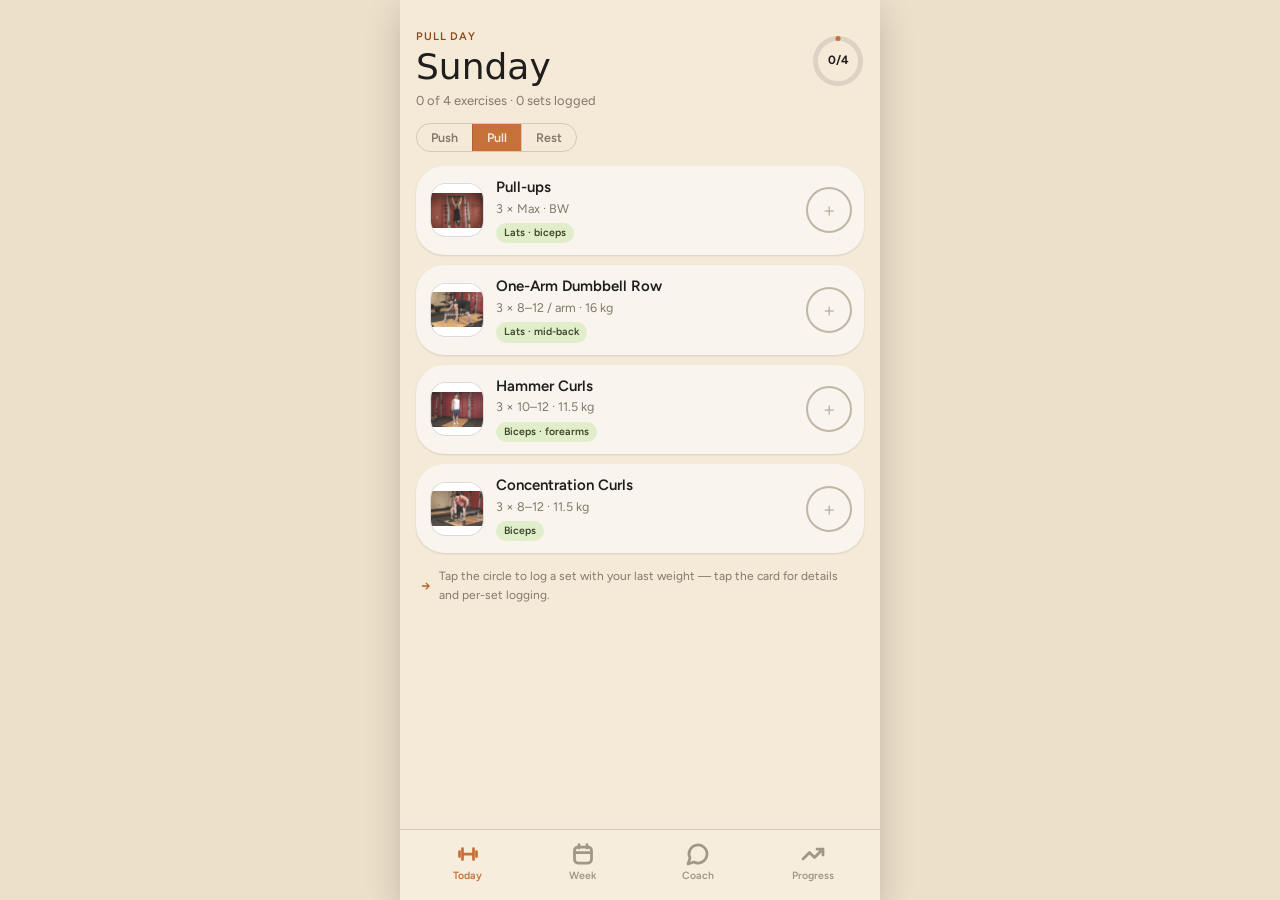
==== commit 4e593b87: "Custom exercises: photos, muscle maps, and how-to from the gist customEx entries can now carry desc," ====
--- a/docs/index.html
+++ b/docs/index.html
@@ -321,7 +321,53 @@
   pull: ['pullup', 'row', 'hammer', 'conc'],
   push: ['floorpress', 'inclinepu', 'ohp', 'latraise', 'kneeraise'],
 };
-const DAY_LABEL = { pull: 'Pull day', push: 'Push day', rest: 'Rest day' };
+const DAY_LABEL = { pull: 'Pull day', push: 'Push day', rest: 'Rest day', other: 'Custom day' };
+
+/* Resolve an exercise id to a definition. Built-ins come from EX; anything
+   else (added by the coach GPT or an import) falls back to store.customEx,
+   then to a safe generic definition so unknown ids can never crash a render. */
+function prettyName(id) {
+  return id.charAt(0).toUpperCase() + id.slice(1).replace(/[-_]+/g, ' ');
+}
+function getEx(id) {
+  if (EX[id]) return EX[id];
+  const base = {
+    name: prettyName(id), day: 'other', sets: 3, reps: '', repDefault: 10,
+    kg: null, m: 'Custom', mus: null, desc: '', how: [], custom: true,
+  };
+  const c = store.customEx && store.customEx[id];
+  if (c) {
+    for (const k of ['name', 'day', 'sets', 'reps', 'repDefault', 'kg', 'm', 'desc']) {
+      if (c[k] != null) base[k] = c[k];
+    }
+    if (!DAY_LABEL[base.day]) base.day = 'other';
+    if (c.mus && (Array.isArray(c.mus.p) || Array.isArray(c.mus.s))) base.mus = { p: c.mus.p || [], s: c.mus.s || [] };
+    if (Array.isArray(c.how)) base.how = c.how.filter((t) => typeof t === 'string');
+    base.img0 = safeImg(c.img0);
+    base.img1 = safeImg(c.img1);
+  }
+  // If it was ever logged with a weight, treat it as a weighted exercise.
+  if (base.kg == null && exHistory(id).some((h) => h.sets.some((s) => s.kg != null))) base.kg = 0;
+  return base;
+}
+/* Image URLs from the gist are untrusted — accept only plain https URLs. */
+function safeImg(u) {
+  return (typeof u === 'string' && /^https:\/\/[^\s"'()<>\\]+$/i.test(u)) ? u : null;
+}
+/* Photo for an exercise: bundled file for built-ins, remote URL for customs. */
+function exImg(id, n) {
+  const ex = getEx(id);
+  if (!ex.custom) return 'images/' + id + '-' + n + '.jpg';
+  return ex['img' + n] || null;
+}
+/* Custom exercise ids that appear anywhere in the log. */
+function customExIds() {
+  const ids = new Set(Object.keys((store.customEx) || {}));
+  for (const d of workoutDates()) for (const id of Object.keys(store.sessions[d].sets)) {
+    if (!EX[id]) ids.add(id);
+  }
+  return [...ids];
+}
 const KG_STEP = 0.5;
 const WEEK_TARGET = 3; // workouts per week the ring aims at
 
@@ -344,6 +390,7 @@
       },
     },
     overrides: {}, // date -> forced day type
+    customEx: {},  // extra exercise definitions (coach GPT / imports)
   };
 }
 
@@ -353,6 +400,7 @@
 } catch (e) { store = seedStore(); }
 if (!store.sessions) store.sessions = {};
 if (!store.overrides) store.overrides = {};
+if (!store.customEx) store.customEx = {};
 
 function save() { localStorage.setItem(STORE_KEY, JSON.stringify(store)); }
 save();
@@ -415,7 +463,8 @@
 function lastKg(exId, beforeDate) {
   const prev = lastSetsFor(exId, beforeDate || '9999');
   if (prev) { for (let i = prev.sets.length - 1; i >= 0; i--) { if (prev.sets[i].kg != null) return prev.sets[i].kg; } }
-  return EX[exId].kg;
+  const kg = getEx(exId).kg;
+  return kg === 0 ? null : kg;
 }
 
 /* Day type for a date: logged session > manual override > rotation suggestion.
@@ -428,6 +477,15 @@
   const last = lastWorkoutBefore(date);
   if (!last) return 'push';
   let lw = last, lt = store.sessions[last].day;
+  if (lt !== 'push' && lt !== 'pull') {
+    // Custom day (e.g. legs) — alternate from the most recent push/pull instead.
+    const ds = workoutDates().filter((d) => d < date);
+    for (let i = ds.length - 1; i >= 0; i--) {
+      const t = store.sessions[ds[i]].day;
+      if (t === 'push' || t === 'pull') { lt = t; break; }
+    }
+    if (lt !== 'push' && lt !== 'pull') lt = 'pull';
+  }
   let d = addDays(last, 1), guard = 0;
   while (d < date && guard++ < 90) {
     const t = store.overrides[d] || (d === addDays(lw, 1) ? 'rest' : (lt === 'pull' ? 'push' : 'pull'));
@@ -459,14 +517,14 @@
   }
   return ids;
 }
-function exDone(date, exId) { return setsOf(date, exId).length >= EX[exId].sets; }
+function exDone(date, exId) { return setsOf(date, exId).length >= getEx(exId).sets; }
 
 /* ───────────────────────── Mutations ───────────────────────── */
 
 function logSet(date, exId, r, kg) {
-  const sess = store.sessions[date] || (store.sessions[date] = { day: dayType(date) === 'rest' ? (EX[exId].day) : dayType(date), sets: {} });
+  const sess = store.sessions[date] || (store.sessions[date] = { day: dayType(date) === 'rest' ? getEx(exId).day : dayType(date), sets: {} });
   if (!sess.sets) sess.sets = {};
-  if (sess.day === 'rest') sess.day = EX[exId].day;
+  if (sess.day === 'rest') sess.day = getEx(exId).day;
   (sess.sets[exId] = sess.sets[exId] || []).push({ r, kg });
   save();
 }
@@ -602,21 +660,27 @@
   const kicker = (isToday ? '' : niceDate(date) + ' · ') + DAY_LABEL[type];
 
   let cards = items.map((it) => {
-    const ex = EX[it.id];
+    const ex = getEx(it.id);
     const sets = setsOf(date, it.id);
     const done = sets.length >= ex.sets;
     const kg = lastKg(it.id, date);
-    const meta = done ? setsSummary(sets) : ex.sets + ' × ' + ex.reps + ' · ' + kgLabel(ex.kg == null ? null : kg);
+    const meta = done ? setsSummary(sets) : ex.sets + ' × ' + (ex.reps || '?') + ' · ' + kgLabel(ex.kg == null ? null : kg);
     const border = done ? 'var(--color-accent)' : 'var(--color-neutral-400)';
     const bg = done ? 'var(--color-accent)' : 'transparent';
     const inner = done ? svgCheck : (sets.length ? sets.length + '/' + ex.sets : '<span style="color: var(--color-neutral-400); font-size: 20px; font-weight: 400; line-height: 1;">+</span>');
+    const img0 = exImg(it.id, 0);
+    const thumb =
+      '<div style="position: relative; width: 100%; height: 100%;">' +
+      (ex.custom ? '<div style="position: absolute; inset: 0; display: flex; align-items: center; justify-content: center;"><svg width="26" height="26" viewBox="0 0 24 24" fill="none" stroke="var(--color-neutral-400)" stroke-width="2.5" stroke-linecap="round"><path d="M6.5 6.5v11M17.5 6.5v11M3.5 9.5v5M20.5 9.5v5M6.5 12h11"/></svg></div>' : '') +
+      (img0 ? '<div class="washed" style="position: absolute; inset: 0; background: url(' + img0 + ') center / contain no-repeat;"></div>' : '') +
+      '</div>';
     return '<div class="ex-card" data-act="open" data-id="' + it.id + '" style="opacity: ' + (done ? 0.62 : 1) + ';">' +
-      '<div class="ex-thumb"><div class="washed" style="background-image: url(images/' + it.id + '-0.jpg);"></div></div>' +
+      '<div class="ex-thumb">' + thumb + '</div>' +
       '<div style="flex: 1; min-width: 0;">' +
-      '<div style="font-weight: 600; font-size: 15px; line-height: 1.25;' + (done ? ' text-decoration: line-through;' : '') + '">' + ex.name + '</div>' +
+      '<div style="font-weight: 600; font-size: 15px; line-height: 1.25;' + (done ? ' text-decoration: line-through;' : '') + '">' + esc(ex.name) + '</div>' +
       '<div style="font-size: 12.5px; color: var(--color-neutral-600); margin-top: 2px;">' + meta + '</div>' +
       '<div style="display: flex; gap: 5px; margin-top: 5px; flex-wrap: wrap;">' +
-      '<span class="pill pill-green">' + ex.m + '</span>' +
+      '<span class="pill pill-green">' + esc(ex.m) + '</span>' +
       (it.rolled ? '<span class="pill pill-orange">↳ ' + it.rolled + '</span>' : '') +
       '</div></div>' +
       '<button class="set-circle" data-act="quickset" data-id="' + it.id + '" aria-label="Log a set" ' +
@@ -657,7 +721,7 @@
 
 function renderDetail() {
   const id = ui.detailId;
-  const ex = EX[id];
+  const ex = getEx(id);
   const date = ui.viewDate;
   const sets = setsOf(date, id);
   const prev = lastSetsFor(id, date);
@@ -692,7 +756,7 @@
   const logger =
     '<div class="card-panel" style="padding: 14px 16px; margin-top: 14px;">' +
     '<div style="font-size: 10.5px; letter-spacing: 0.07em; text-transform: uppercase; font-weight: 600; color: var(--color-neutral-600);">' +
-    'Log · ' + (date === todayStr() ? 'today' : niceDate(date)) + ' · target ' + ex.sets + ' × ' + ex.reps + '</div>' +
+    'Log · ' + (date === todayStr() ? 'today' : niceDate(date)) + ' · target ' + ex.sets + ' × ' + (ex.reps || '?') + '</div>' +
     (loggedRows ? '<div style="margin-top: 6px;">' + loggedRows + '</div>' : '') +
     '<div style="margin-top: 10px; padding-top: 10px;' + (sets.length ? ' border-top: 1px solid var(--color-divider);' : '') + '">' +
     '<div style="font-weight: 600; font-size: 13.5px; margin-bottom: 8px;">' + editorTitle + '</div>' +
@@ -712,33 +776,42 @@
       '<span>Last time (' + niceDate(prev.date) + '): ' + setsSummary(prev.sets) + '</span></div>'
     : '';
 
-  return '<div class="screen" data-scrollkey="detail">' +
-    '<button class="ghost-btn" data-act="backfromdetail" style="margin: -6px 0 8px -6px;">' + svgBack + weekdayName(date) + '</button>' +
-    '<div style="display: grid; grid-template-columns: 1fr 1fr; gap: 10px;">' +
-    [0, 1].map((n) =>
+  const shots = [0, 1].map((n) => [n, exImg(id, n)]).filter(([, u]) => u);
+  const photos = !shots.length ? '' :
+    '<div style="display: grid; grid-template-columns: ' + (shots.length === 2 ? '1fr 1fr' : '1fr') + '; gap: 10px;">' +
+    shots.map(([n, u]) =>
       '<figure style="margin: 0;">' +
-      '<div data-act="zoom" data-n="' + n + '" style="border-radius: var(--radius-md); background: #fff; border: 1px solid var(--color-divider); overflow: hidden; aspect-ratio: 5 / 4; cursor: zoom-in;">' +
-      '<div class="washed" style="width: 100%; height: 100%; background: #fff url(images/' + id + '-' + n + '.jpg) center / contain no-repeat;"></div></div>' +
-      '<figcaption style="font-size: 11px; margin-top: 4px; color: var(--color-neutral-600); text-align: center;">' + (n ? 'End' : 'Start') + ' position · tap to enlarge</figcaption></figure>').join('') +
-    '</div>' +
-    '<div style="font-family: var(--font-heading); font-size: 27px; line-height: 1.15; margin-top: 16px;">' + ex.name + '</div>' +
-    '<div style="display: flex; gap: 6px; margin-top: 8px;"><span class="pill pill-green" style="font-size: 11.5px; padding: 3px 10px;">' + ex.m + '</span>' +
-    '<span class="pill" style="font-size: 11.5px; padding: 3px 10px; background: var(--color-neutral-200); color: var(--color-neutral-700);">' + DAY_LABEL[ex.day] + '</span></div>' +
-    '<p style="font-size: 14px; line-height: 1.55; color: var(--color-neutral-700); margin: 12px 0 0;">' + ex.desc + '</p>' +
-    logger + prevNote +
+      '<div data-act="zoom" data-n="' + n + '" style="border-radius: var(--radius-md); background: #fff; border: 1px solid var(--color-divider); overflow: hidden; aspect-ratio: 5 / 4; cursor: zoom-in;' + (shots.length === 1 ? ' max-width: 60%; margin: 0 auto;' : '') + '">' +
+      '<div class="washed" style="width: 100%; height: 100%; background: #fff url(' + u + ') center / contain no-repeat;"></div></div>' +
+      '<figcaption style="font-size: 11px; margin-top: 4px; color: var(--color-neutral-600); text-align: center;">' + (shots.length === 2 ? (n ? 'End' : 'Start') + ' position · tap to enlarge' : 'Tap to enlarge') + '</figcaption></figure>').join('') +
+    '</div>';
+
+  const muscles = ex.mus ?
     '<div class="card-panel" style="padding: 14px 16px 12px; margin-top: 14px;">' +
     '<div style="font-size: 10.5px; letter-spacing: 0.07em; text-transform: uppercase; font-weight: 600; color: var(--color-neutral-600);">Muscles worked</div>' +
     '<div style="display: flex; justify-content: center; gap: 34px; margin-top: 8px;">' + musFigures(ex.mus) + '</div>' +
     '<div style="display: flex; gap: 16px; justify-content: center; margin-top: 10px;">' +
     '<span style="display: inline-flex; align-items: center; gap: 6px; font-size: 11.5px; color: var(--color-neutral-700);"><span style="width: 10px; height: 10px; border-radius: 999px; background: var(--color-accent);"></span>Primary</span>' +
     '<span style="display: inline-flex; align-items: center; gap: 6px; font-size: 11.5px; color: var(--color-neutral-700);"><span style="width: 10px; height: 10px; border-radius: 999px; background: var(--color-accent-300);"></span>Assisting</span>' +
-    '</div></div>' +
+    '</div></div>' : '';
+
+  const howTo = ex.how.length ?
     '<div style="background: var(--color-surface); border-radius: var(--radius-lg); padding: 14px 16px; display: flex; flex-direction: column; gap: 9px; margin-top: 14px;">' +
     ex.how.map((t, i) =>
       '<div style="display: flex; gap: 10px; font-size: 13.5px; line-height: 1.45;">' +
       '<span style="width: 22px; height: 22px; flex: none; border-radius: 999px; background: var(--color-accent); color: var(--color-bg); font-size: 11.5px; font-weight: 700; display: flex; align-items: center; justify-content: center;">' + (i + 1) + '</span>' +
-      '<span>' + t + '</span></div>').join('') +
-    '</div>' +
+      '<span>' + esc(t) + '</span></div>').join('') +
+    '</div>' : '';
+
+  return '<div class="screen" data-scrollkey="detail">' +
+    '<button class="ghost-btn" data-act="backfromdetail" style="margin: -6px 0 8px -6px;">' + svgBack + weekdayName(date) + '</button>' +
+    photos +
+    '<div style="font-family: var(--font-heading); font-size: 27px; line-height: 1.15; margin-top: ' + (shots.length ? '16px' : '4px') + ';">' + esc(ex.name) + '</div>' +
+    '<div style="display: flex; gap: 6px; margin-top: 8px;"><span class="pill pill-green" style="font-size: 11.5px; padding: 3px 10px;">' + esc(ex.m) + '</span>' +
+    '<span class="pill" style="font-size: 11.5px; padding: 3px 10px; background: var(--color-neutral-200); color: var(--color-neutral-700);">' + DAY_LABEL[ex.day] + '</span></div>' +
+    (ex.desc ? '<p style="font-size: 14px; line-height: 1.55; color: var(--color-neutral-700); margin: 12px 0 0;">' + esc(ex.desc) + '</p>' : '') +
+    logger + prevNote +
+    muscles + howTo +
     '</div>';
 }
 
@@ -809,10 +882,17 @@
       '<div class="h-title" style="margin-top: 0;">Coach</div>' +
       '<div class="sub" style="margin: 2px 0 18px;">A real coach that knows your program and your log</div>' +
       '<div class="card-panel" style="padding: 18px;">' +
-      '<div style="font-weight: 600; font-size: 15px;">Connect Claude</div>' +
-      '<div class="sub" style="margin: 2px 0 12px;">The coach chats via the Claude API and sees your full workout log, so its advice uses your actual numbers. Paste an Anthropic API key from <b>console.anthropic.com</b> — it stays on this device, and a chat message costs a few cents.</div>' +
+      '<div style="font-weight: 600; font-size: 15px;">Chat on your Claude subscription</div>' +
+      '<div class="sub" style="margin: 2px 0 12px;">Copy the coach brief — your program, rotation, and full log packed into one prompt — then paste it into a new claude.ai chat and coach there on your subscription. Copy a fresh brief whenever your log has grown.</div>' +
+      '<div style="display: flex; gap: 8px;">' +
+      '<button class="big-btn" data-act="coachbrief" style="flex: 1.4;">Copy coach brief</button>' +
+      '<a href="https://claude.ai/new" target="_blank" rel="noopener" class="big-btn" style="flex: 1; background: transparent; color: var(--color-neutral-800); border: 1.5px solid var(--color-divider); text-decoration: none; text-align: center; line-height: 1.2; display: flex; align-items: center; justify-content: center;">Open Claude</a>' +
+      '</div></div>' +
+      '<div class="card-panel" style="padding: 18px; margin-top: 12px;">' +
+      '<div style="font-weight: 600; font-size: 13.5px;">Prefer chatting inside the app?</div>' +
+      '<div class="sub" style="margin: 2px 0 12px;">In-app chat needs an Anthropic API key from <b>console.anthropic.com</b> (pay-per-use — a few cents per message; subscriptions can’t be used here). The key stays on this device.</div>' +
       '<input class="text-input" id="inp-coachkey" type="password" placeholder="Anthropic API key (sk-ant-…)" autocomplete="off">' +
-      '<button class="big-btn" data-act="coachconnect" style="margin-top: 8px;">Connect coach</button>' +
+      '<button class="big-btn" data-act="coachconnect" style="margin-top: 8px; background: transparent; color: var(--color-neutral-800); border: 1.5px solid var(--color-divider);">Connect API key</button>' +
       '</div>' +
       '<div style="background: var(--color-surface); border-radius: var(--radius-lg); padding: 14px 16px; box-shadow: var(--shadow-sm); margin-top: 12px;">' +
       '<div style="font-size: 10.5px; letter-spacing: 0.08em; text-transform: uppercase; font-weight: 600; color: var(--color-accent-700); margin-bottom: 8px;">Pull day</div>' +
@@ -872,7 +952,7 @@
 /* Single-series line chart of an exercise's history. Weighted exercises plot
    top-set weight; bodyweight ones plot total reps. */
 function historyChart(exId) {
-  const ex = EX[exId];
+  const ex = getEx(exId);
   const hist = exHistory(exId);
   const bw = ex.kg == null;
   const pts = hist.map((h) => ({
@@ -957,8 +1037,8 @@
       '<div style="font-size: 10.5px; color: var(--color-neutral-600);' + (w.now ? ' font-weight: 700;' : '') + '">' + (w.now ? 'now' : niceDate(w.m)) + '</div></div>';
   }).join('');
 
-  const chips = [...PLAN.pull, ...PLAN.push].map((id) =>
-    '<button class="chip' + (ui.chartEx === id ? ' on' : '') + '" data-act="chartex" data-id="' + id + '">' + EX[id].name + '</button>').join('');
+  const chips = [...PLAN.pull, ...PLAN.push, ...customExIds()].map((id) =>
+    '<button class="chip' + (ui.chartEx === id ? ' on' : '') + '" data-act="chartex" data-id="' + id + '">' + esc(getEx(id).name) + '</button>').join('');
 
   const hist = exHistory(ui.chartEx).slice(-8).reverse();
   const recent = hist.map((h) =>
@@ -1037,12 +1117,14 @@
 function renderOverlay() {
   let html = '';
   if (ui.zoom != null && ui.detailId) {
-    const ex = EX[ui.detailId];
+    const ex = getEx(ui.detailId);
+    const zoomUrl = exImg(ui.detailId, ui.zoom);
+    const otherUrl = exImg(ui.detailId, ui.zoom === 0 ? 1 : 0);
     html += '<div class="zoom-wrap" data-act="zoomclose">' +
-      '<div class="washed" style="width: 100%; max-width: 360px; aspect-ratio: 5 / 4; border-radius: var(--radius-lg); background: #fff url(images/' + ui.detailId + '-' + ui.zoom + '.jpg) center / contain no-repeat; box-shadow: var(--shadow-lg);"></div>' +
-      '<div style="color: var(--color-neutral-100); font-size: 14px; font-weight: 600; text-align: center;">' + ex.name + ' — ' + (ui.zoom === 0 ? 'start' : 'end') + ' position</div>' +
+      '<div class="washed" style="width: 100%; max-width: 360px; aspect-ratio: 5 / 4; border-radius: var(--radius-lg); background: #fff url(' + zoomUrl + ') center / contain no-repeat; box-shadow: var(--shadow-lg);"></div>' +
+      '<div style="color: var(--color-neutral-100); font-size: 14px; font-weight: 600; text-align: center;">' + esc(ex.name) + (otherUrl ? ' — ' + (ui.zoom === 0 ? 'start' : 'end') + ' position' : '') + '</div>' +
       '<div style="display: flex; gap: 8px;">' +
-      '<button class="big-btn" data-act="zoomswap" style="width: auto; padding: 9px 18px;">' + (ui.zoom === 0 ? 'Show end position' : 'Show start position') + '</button>' +
+      (otherUrl ? '<button class="big-btn" data-act="zoomswap" style="width: auto; padding: 9px 18px;">' + (ui.zoom === 0 ? 'Show end position' : 'Show start position') + '</button>' : '') +
       '<button class="big-btn" data-act="zoomclose" style="width: auto; padding: 9px 18px; background: color-mix(in srgb, #fff 18%, transparent); color: var(--color-neutral-100);">Close</button>' +
       '</div></div>';
   }
@@ -1088,7 +1170,7 @@
 }
 
 function currentEditorValues(exId) {
-  const ex = EX[exId];
+  const ex = getEx(exId);
   const r = Math.round(readNum('inp-reps', ex.repDefault));
   const kg = ex.kg == null ? null : readNum('inp-kg', lastKg(exId, ui.viewDate));
   return { r: Math.max(1, r), kg };
@@ -1114,7 +1196,7 @@
       break;
     case 'quickset': {
       e.stopPropagation();
-      const id = t.dataset.id, ex = EX[id];
+      const id = t.dataset.id, ex = getEx(id);
       const sets = setsOf(date, id);
       if (sets.length >= ex.sets) { ui.detailId = id; ui.screen = 'detail'; ui.editIdx = null; scrollPos.detail = 0; break; }
       const prev = lastSetsFor(id, date);
@@ -1202,6 +1284,11 @@
       break;
     }
     case 'coachdisconnect': coach = {}; saveCoach(); break;
+    case 'coachbrief':
+      navigator.clipboard.writeText(coachBrief())
+        .then(() => showToast('Coach brief copied — paste it into Claude'))
+        .catch(() => showToast('Copy failed — try again'));
+      return;
     case 'chatclear': chat = []; saveChat(); break;
     case 'chatsend': coachSend(); return;
     case 'importmerge': applyImport('merge'); break;
@@ -1260,7 +1347,7 @@
   return workoutDates().slice(-60).map((d) => {
     const s = store.sessions[d];
     const parts = Object.entries(s.sets).map(([id, sets]) => {
-      const name = EX[id] ? EX[id].name : id;
+      const name = getEx(id).name;
       const reps = sets.map((x) => x.r).join('/');
       const kgs = [...new Set(sets.map((x) => x.kg))];
       const kgPart = kgs.length === 1 ? (kgs[0] == null ? 'BW' : kgs[0] + 'kg') : sets.map((x) => (x.kg == null ? 'BW' : x.kg)).join('/') + 'kg';
@@ -1279,6 +1366,20 @@
     'Full workout log, oldest first (date (day): exercise reps @ weight; BW = bodyweight):\n' +
     (coachLogSummary() || 'No workouts logged yet.') + '\n\n' +
     'Be a concise, practical strength coach. Ground advice in the actual numbers from the log. Default progression: add reps until the top of the target range, then add weight (0.5–2 kg steps for dumbbells) and drop back to the bottom of the range. Use kg. Answer in plain text — no markdown headings, asterisks, or backticks; short paragraphs and simple dashes are fine. Keep answers brief unless asked for detail. For pain or possible injuries, err on the side of caution and recommend a professional for anything serious.';
+}
+
+/* A pasteable version of the coach context, for chatting on a claude.ai
+   subscription instead of an API key. */
+function coachBrief() {
+  const planTxt = ['pull', 'push'].map((t) =>
+    DAY_LABEL[t] + ': ' + PLAN[t].map((id) => EX[id].name + ' ' + EX[id].sets + '×' + EX[id].reps).join(', ')).join('\n');
+  return 'Act as my strength coach. Read my setup, program, and complete workout log below, then ask me what I need help with today. Ground all advice in my actual numbers, use kg, and keep answers concise.\n\n' +
+    'Setup: I train at home with adjustable dumbbells, a pull-up bar, and an ottoman as a bench — no barbell, no real bench, no machines.\n\n' +
+    'Program (push and pull alternate, with a rest day between when possible):\n' + planTxt + '\n\n' +
+    'Today is ' + todayStr() + ' (' + weekdayName(todayStr()) + '); my app suggests a ' + DAY_LABEL[dayType(todayStr())].toLowerCase() + '.\n\n' +
+    'Workout log, oldest first (date (day): exercise reps @ weight; BW = bodyweight):\n' +
+    (coachLogSummary() || 'No workouts logged yet.') + '\n\n' +
+    'Default progression: add reps until the top of the target range, then add weight (0.5–2 kg steps) and drop back to the bottom of the range.';
 }
 
 async function coachSend() {
@@ -1433,10 +1534,11 @@
   const data = ui.importData;
   if (!data) return;
   if (mode === 'replace') {
-    store = { version: 1, sessions: data.sessions || {}, overrides: data.overrides || {} };
+    store = { version: 1, sessions: data.sessions || {}, overrides: data.overrides || {}, customEx: data.customEx || {} };
   } else {
     Object.assign(store.sessions, data.sessions || {});
     Object.assign(store.overrides, data.overrides || {});
+    Object.assign(store.customEx, data.customEx || {});
   }
   save();
   ui.dialog = null; ui.importData = null;
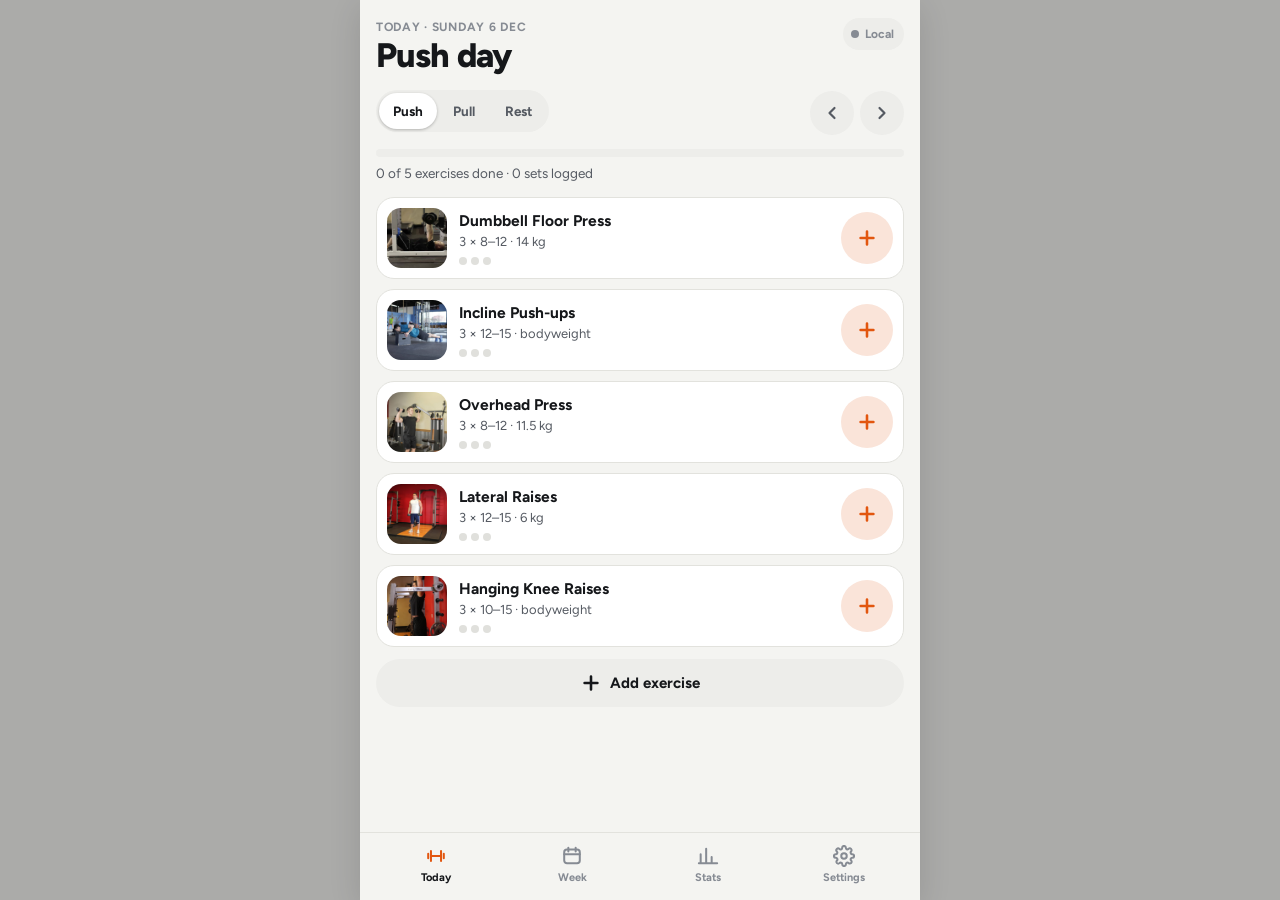
==== commit c6194ec8: "Gym Tracker 2.0: auto-sync, rest timer, stats, new UI - Sync: the log syncs automatically to log.jso" ====
--- a/docs/index.html
+++ b/docs/index.html
@@ -4,1554 +4,34 @@
 <meta charset="utf-8">
 <meta name="viewport" content="width=device-width, initial-scale=1, viewport-fit=cover">
 <title>Gym Tracker</title>
-<meta name="theme-color" content="#f5ead8">
-<meta name="color-scheme" content="light">
-<meta name="darkreader-lock">
+<meta name="description" content="Personal workout tracker">
+<meta name="theme-color" content="#0e0f11">
 <meta name="mobile-web-app-capable" content="yes">
 <meta name="apple-mobile-web-app-capable" content="yes">
-<meta name="apple-mobile-web-app-status-bar-style" content="default">
+<meta name="apple-mobile-web-app-status-bar-style" content="black-translucent">
+<meta name="apple-mobile-web-app-title" content="Gym">
 <link rel="manifest" href="manifest.json">
 <link rel="icon" href="icons/icon-192.png">
 <link rel="apple-touch-icon" href="icons/icon-192.png">
-<style>
-/* — Organic design tokens (carried over from the original app) — */
-@font-face { font-family: 'Caprasimo'; font-style: normal; font-weight: 400; font-display: swap;
-  src: url("fonts/caprasimo-latin-ext.woff2") format('woff2');
-  unicode-range: U+0100-02BA, U+02BD-02C5, U+02C7-02CC, U+02CE-02D7, U+02DD-02FF, U+0304, U+0308, U+0329, U+1D00-1DBF, U+1E00-1E9F, U+1EF2-1EFF, U+2020, U+20A0-20AB, U+20AD-20C0, U+2113, U+2C60-2C7F, U+A720-A7FF; }
-@font-face { font-family: 'Caprasimo'; font-style: normal; font-weight: 400; font-display: swap;
-  src: url("fonts/caprasimo-latin.woff2") format('woff2');
-  unicode-range: U+0000-00FF, U+0131, U+0152-0153, U+02BB-02BC, U+02C6, U+02DA, U+02DC, U+0304, U+0308, U+0329, U+2000-206F, U+20AC, U+2122, U+2191, U+2193, U+2212, U+2215, U+FEFF, U+FFFD; }
-@font-face { font-family: 'Figtree'; font-style: normal; font-weight: 400 700; font-display: swap;
-  src: url("fonts/figtree-latin-ext.woff2") format('woff2');
-  unicode-range: U+0100-02BA, U+02BD-02C5, U+02C7-02CC, U+02CE-02D7, U+02DD-02FF, U+0304, U+0308, U+0329, U+1D00-1DBF, U+1E00-1E9F, U+1EF2-1EFF, U+2020, U+20A0-20AB, U+20AD-20C0, U+2113, U+2C60-2C7F, U+A720-A7FF; }
-@font-face { font-family: 'Figtree'; font-style: normal; font-weight: 400 700; font-display: swap;
-  src: url("fonts/figtree-latin.woff2") format('woff2');
-  unicode-range: U+0000-00FF, U+0131, U+0152-0153, U+02BB-02BC, U+02C6, U+02DA, U+02DC, U+0304, U+0308, U+0329, U+2000-206F, U+20AC, U+2122, U+2191, U+2193, U+2212, U+2215, U+FEFF, U+FFFD; }
-
-:root {
-  --color-bg: #f5ead8;
-  --color-surface: #ebddc5;
-  --color-text: #201e1d;
-  --color-accent: #c67139;
-  --color-accent-2: #7a8a5e;
-  --color-divider: color-mix(in srgb, #201e1d 16%, transparent);
-
-  --color-neutral-100: #f9f4ed;
-  --color-neutral-200: #eee7db;
-  --color-neutral-300: #dcd3c4;
-  --color-neutral-400: #c0b6a5;
-  --color-neutral-500: #a19786;
-  --color-neutral-600: #82796a;
-  --color-neutral-700: #645c50;
-  --color-neutral-800: #474238;
-  --color-neutral-900: #2e2b25;
-
-  --color-accent-100: #fff2eb;
-  --color-accent-200: #ffe1d0;
-  --color-accent-300: #ffc6a5;
-  --color-accent-400: #f6a06b;
-  --color-accent-500: #d67f48;
-  --color-accent-600: #b2622d;
-  --color-accent-700: #8c491a;
-  --color-accent-800: #643312;
-  --color-accent-900: #402310;
-
-  --color-accent-2-100: #f0fae1;
-  --color-accent-2-200: #e1eecc;
-  --color-accent-2-300: #ccdbb2;
-  --color-accent-2-400: #aebf92;
-  --color-accent-2-500: #8fa073;
-  --color-accent-2-600: #728157;
-  --color-accent-2-700: #56633f;
-  --color-accent-2-800: #3d472b;
-  --color-accent-2-900: #272e1b;
-
-  --font-heading: "Caprasimo", system-ui, sans-serif;
-  --font-body: "Figtree", system-ui, sans-serif;
-
-  --radius-sm: 8px;
-  --radius-md: 16px;
-  --radius-lg: 28px;
-
-  --shadow-sm: 0 1px 2px color-mix(in srgb, #2e2b25 14%, transparent);
-  --shadow-md: 0 3px 10px color-mix(in srgb, #2e2b25 16%, transparent);
-  --shadow-lg: 0 12px 32px color-mix(in srgb, #2e2b25 22%, transparent);
-}
-*, *::before, *::after { box-sizing: border-box; }
-html, body { height: 100%; }
-body {
-  margin: 0; background: #ece0ca; color: var(--color-text);
-  font-family: var(--font-body); font-size: 15px; line-height: 1.55;
-  -webkit-tap-highlight-color: transparent;
-}
-img { display: block; max-width: 100%; }
-button { font-family: var(--font-body); color: var(--color-text); }
-:focus { outline: none; }
-:focus-visible { outline: 2px solid var(--color-accent); outline-offset: 2px; }
-::selection { background: color-mix(in srgb, var(--color-accent) 30%, transparent); }
-
-.washed { filter: saturate(0.6) contrast(0.85) brightness(1.1) opacity(0.94); }
-
-#frame {
-  height: 100dvh; max-width: 480px; margin: 0 auto; box-shadow: var(--shadow-lg);
-  display: flex; flex-direction: column; background: var(--color-bg);
-  position: relative; overflow: hidden;
-}
-.screen { flex: 1; overflow-y: auto; overflow-x: hidden; padding: 28px 16px 110px; -webkit-overflow-scrolling: touch; }
-.kicker { font-size: 11px; letter-spacing: 0.08em; text-transform: uppercase; font-weight: 600; color: var(--color-accent-700); }
-.h-title { font-family: var(--font-heading); font-size: 36px; line-height: 1.1; margin-top: 2px; }
-.sub { font-size: 13px; color: var(--color-neutral-600); }
-.muted { color: var(--color-neutral-600); }
-.card-panel { background: var(--color-neutral-100); border-radius: var(--radius-lg); box-shadow: var(--shadow-sm); }
-
-/* exercise cards on Today */
-.ex-card {
-  display: flex; align-items: center; gap: 12px; background: var(--color-neutral-100);
-  border: none; border-radius: var(--radius-lg); box-shadow: var(--shadow-sm);
-  padding: 12px 12px 12px 14px; cursor: pointer; width: 100%; text-align: left; font-size: 15px;
-}
-.ex-thumb {
-  width: 54px; height: 54px; flex: none; border-radius: var(--radius-md);
-  background: #fff; border: 1px solid var(--color-divider); overflow: hidden;
-}
-.ex-thumb > div { width: 100%; height: 100%; background-position: center; background-size: contain; background-repeat: no-repeat; background-color: #fff; }
-.pill { font-size: 10.5px; font-weight: 600; padding: 2px 8px; border-radius: 999px; }
-.pill-green { background: var(--color-accent-2-200); color: var(--color-accent-2-800); }
-.pill-orange { background: var(--color-accent-200); color: var(--color-accent-800); }
-.set-circle {
-  width: 46px; height: 46px; flex: none; border-radius: 999px; cursor: pointer;
-  display: flex; align-items: center; justify-content: center; padding: 0;
-  font-size: 12.5px; font-weight: 700;
-}
-.ghost-btn {
-  display: inline-flex; align-items: center; gap: 4px; background: none; border: none;
-  cursor: pointer; color: var(--color-accent); font-weight: 600; font-size: 13px;
-  border-radius: 999px; padding: 6px 10px;
-}
-.ghost-btn:active { background: color-mix(in srgb, var(--color-accent) 12%, transparent); }
-.seg-row { display: inline-flex; border: 1px solid var(--color-divider); border-radius: 999px; overflow: hidden; }
-.seg-btn { border: none; background: transparent; padding: 6px 14px; font-size: 12.5px; font-weight: 600; cursor: pointer; color: var(--color-neutral-600); }
-.seg-btn + .seg-btn { border-left: 1px solid var(--color-divider); }
-.seg-btn.on { background: var(--color-accent); color: var(--color-bg); }
-
-/* set logger */
-.set-row {
-  display: flex; align-items: center; gap: 10px; padding: 9px 4px;
-  border-bottom: 1px solid var(--color-divider); font-size: 14px;
-}
-.set-row:last-child { border-bottom: none; }
-.stepper { display: flex; align-items: center; gap: 6px; }
-.stepper button {
-  width: 44px; height: 44px; border-radius: 999px; border: 1.5px solid var(--color-divider);
-  background: var(--color-neutral-100); cursor: pointer; display: flex; align-items: center;
-  justify-content: center; padding: 0; flex: none; font-size: 20px;
-}
-.stepper button:active { background: var(--color-neutral-200); }
-.stepper input {
-  width: 64px; text-align: center; font-family: var(--font-heading); font-size: 22px;
-  border: none; background: transparent; color: var(--color-text); padding: 0;
-  -moz-appearance: textfield; appearance: textfield;
-}
-.stepper input::-webkit-outer-spin-button, .stepper input::-webkit-inner-spin-button { -webkit-appearance: none; margin: 0; }
-.big-btn {
-  width: 100%; border-radius: 999px; padding: 14px; font-size: 15px; font-weight: 600;
-  border: none; cursor: pointer; background: var(--color-accent); color: var(--color-bg);
-  font-family: var(--font-body);
-}
-.big-btn:active { background: var(--color-accent-600); }
-.big-btn.done { background: var(--color-accent-2-500); }
-.icon-btn { background: none; border: none; cursor: pointer; padding: 8px; display: flex; color: var(--color-neutral-500); }
-
-/* progress chips */
-.chip-row { display: flex; gap: 7px; overflow-x: auto; padding: 2px 2px 8px; scrollbar-width: none; }
-.chip-row::-webkit-scrollbar { display: none; }
-.chip {
-  flex: none; border: 1px solid var(--color-divider); background: var(--color-neutral-100);
-  border-radius: 999px; padding: 6px 13px; font-size: 12.5px; font-weight: 600; cursor: pointer;
-  color: var(--color-neutral-700);
-}
-.chip.on { background: var(--color-accent); border-color: var(--color-accent); color: var(--color-bg); }
-
-.text-input {
-  width: 100%; min-height: 44px; padding: 8px 16px; font: inherit; font-size: 14px;
-  color: var(--color-text); caret-color: var(--color-accent);
-  background: var(--color-neutral-100); border: 1.5px solid var(--color-divider); border-radius: 999px;
-}
-.text-input:focus-visible { border-color: var(--color-accent); outline: none; }
-
-/* bottom nav */
-#nav {
-  position: absolute; bottom: 0; left: 0; right: 0;
-  background: color-mix(in srgb, var(--color-bg) 88%, #fff);
-  backdrop-filter: blur(10px); border-top: 1px solid var(--color-divider);
-  display: flex; padding: 8px 10px calc(14px + env(safe-area-inset-bottom)); z-index: 20;
-}
-#nav button {
-  flex: 1; background: none; border: none; cursor: pointer; display: flex;
-  flex-direction: column; align-items: center; gap: 3px; padding: 4px 0;
-}
-#nav button span { font-size: 10.5px; font-weight: 600; }
-
-/* toast */
-.toast {
-  position: absolute; bottom: 104px; left: 50%; transform: translateX(-50%);
-  background: var(--color-accent-2-800); color: var(--color-accent-2-100);
-  font-size: 13px; font-weight: 600; padding: 10px 12px 10px 18px; border-radius: 999px;
-  box-shadow: var(--shadow-md); animation: toastup 0.25s ease-out; white-space: nowrap;
-  z-index: 30; display: flex; align-items: center; gap: 8px;
-}
-.toast button {
-  background: color-mix(in srgb, #fff 16%, transparent); color: var(--color-accent-2-100);
-  border: none; border-radius: 999px; padding: 4px 12px; font-size: 12.5px; font-weight: 700; cursor: pointer;
-}
-@keyframes toastup { from { opacity: 0; transform: translate(-50%, 10px); } to { opacity: 1; transform: translate(-50%, 0); } }
-
-/* zoom overlay */
-.zoom-wrap {
-  position: absolute; inset: 0; z-index: 40;
-  background: color-mix(in srgb, var(--color-neutral-900) 82%, transparent);
-  display: flex; flex-direction: column; align-items: center; justify-content: center;
-  gap: 14px; padding: 24px 16px; cursor: zoom-out; animation: toastup 0.2s ease-out;
-}
-
-/* dialog */
-.dialog-backdrop {
-  position: absolute; inset: 0; z-index: 50; display: grid; place-items: center; padding: 24px;
-  background: color-mix(in srgb, var(--color-neutral-900) 50%, transparent);
-}
-.dialog {
-  width: 100%; max-width: 360px; display: flex; flex-direction: column; gap: 12px;
-  padding: 20px; border-radius: var(--radius-lg); background: var(--color-surface); box-shadow: var(--shadow-lg);
-}
-
-/* chart */
-.chart-svg { width: 100%; height: auto; display: block; }
-.chart-svg text { font-family: var(--font-body); }
-</style>
+<link rel="preload" href="fonts/figtree-latin.woff2" as="font" type="font/woff2" crossorigin>
+<link rel="stylesheet" href="css/app.css">
+<script>
+  // Apply the saved theme before first paint to avoid a flash.
+  try {
+    var t = (JSON.parse(localStorage.getItem('gym-tracker-prefs')) || {}).theme;
+    if (t === 'dark' || t === 'light') document.documentElement.setAttribute('data-theme', t);
+  } catch (e) {}
+</script>
 </head>
 <body>
 <div id="frame">
-  <div id="app" style="display: flex; flex-direction: column; flex: 1; min-height: 0;"></div>
+  <div id="app"></div>
+  <div id="timer" hidden></div>
   <div id="overlay"></div>
-  <div id="nav"></div>
-  <input type="file" id="importFile" accept="application/json,.json" style="display: none;">
+  <nav id="nav" aria-label="Main"></nav>
+  <input type="file" id="importFile" accept="application/json,.json" hidden>
 </div>
-
-<script>
-'use strict';
-
-/* ───────────────────────── Program definition ───────────────────────── */
-
-const EX = {
-  pullup: {
-    name: 'Pull-ups', day: 'pull', sets: 3, reps: 'Max', repDefault: 8, kg: null,
-    m: 'Lats · biceps', mus: { p: ['lats'], s: ['biceps', 'midback'] },
-    desc: 'The best back-width move — lats do the pulling, biceps and grip assist. Take every set close to your max.',
-    how: ['Hang from the bar, hands just wider than shoulders.',
-      'Pull until your chin clears the bar, chest up.',
-      'Lower all the way down — full hang each rep.'],
-  },
-  row: {
-    name: 'One-Arm Dumbbell Row', day: 'pull', sets: 3, reps: '8–12 / arm', repDefault: 10, kg: 16,
-    m: 'Lats · mid-back', mus: { p: ['lats', 'midback'], s: ['biceps', 'forearms'] },
-    desc: 'Builds back thickness one side at a time. Brace your free hand on the ottoman and row without twisting. Log reps per arm.',
-    how: ['One knee and hand on the ottoman, back flat, dumbbell hanging.',
-      'Pull the dumbbell to your hip, elbow close to your body.',
-      'Lower slowly to a full stretch. Do all reps, then switch arms.'],
-  },
-  hammer: {
-    name: 'Hammer Curls', day: 'pull', sets: 3, reps: '10–12', repDefault: 11, kg: 11.5,
-    m: 'Biceps · forearms', mus: { p: ['biceps'], s: ['forearms'] },
-    desc: 'Neutral-grip curls that hit the brachialis and forearms along with the biceps — thicker-looking arms.',
-    how: ['Stand tall, dumbbells at your sides, palms facing in.',
-      'Curl both dumbbells up, keeping the neutral grip.',
-      'Lower slowly without swinging your hips.'],
-  },
-  conc: {
-    name: 'Concentration Curls', day: 'pull', sets: 3, reps: '8–12', repDefault: 10, kg: 11.5,
-    m: 'Biceps', mus: { p: ['biceps'], s: ['forearms'] },
-    desc: 'Strict, isolated biceps work — the elbow braced against your thigh removes all momentum.',
-    how: ['Sit on the ottoman, elbow braced against your inner thigh.',
-      'Curl the dumbbell up without moving your upper arm.',
-      'Lower slowly — the way down builds as much muscle.'],
-  },
-  floorpress: {
-    name: 'Dumbbell Floor Press', day: 'push', sets: 3, reps: '8–12', repDefault: 10, kg: 14,
-    m: 'Chest · triceps', mus: { p: ['chest'], s: ['triceps', 'shoulders'] },
-    desc: 'Your main press without a bench — the floor stops the elbows at a shoulder-friendly depth and emphasises chest and triceps.',
-    how: ['Lie on the floor, knees bent, dumbbells over your chest.',
-      'Lower with control until your upper arms rest on the floor.',
-      'Pause briefly, then press back up to lockout.'],
-  },
-  inclinepu: {
-    name: 'Incline Push-ups', day: 'push', sets: 3, reps: '12–15', repDefault: 13, kg: null,
-    m: 'Chest · shoulders', mus: { p: ['chest'], s: ['shoulders', 'triceps', 'core'] },
-    desc: 'Hands on the ottoman, feet on the floor — a chest press through a long range that finishes the pecs after floor presses.',
-    how: ['Hands on the ottoman edge, body in one straight line.',
-      'Lower your chest to the edge, elbows about 45° from your body.',
-      'Press back up without letting the hips sag.'],
-  },
-  ohp: {
-    name: 'Overhead Press', day: 'push', sets: 3, reps: '8–12', repDefault: 10, kg: 11.5,
-    m: 'Shoulders · triceps', mus: { p: ['shoulders'], s: ['triceps', 'traps', 'core'] },
-    desc: 'Standing dumbbell press — builds all three heads of the shoulder while your core keeps you from arching.',
-    how: ['Stand tall, dumbbells at ear height, palms forward.',
-      'Press overhead until your arms are straight — squeeze your glutes, don’t arch.',
-      'Lower back to ear level with control.'],
-  },
-  latraise: {
-    name: 'Lateral Raises', day: 'push', sets: 3, reps: '12–15', repDefault: 13, kg: 6,
-    m: 'Side delts', mus: { p: ['shoulders'], s: ['traps'] },
-    desc: 'Isolates the side delts — the muscle that makes shoulders look wide. Light weight, strict form.',
-    how: ['Stand with a dumbbell in each hand at your sides.',
-      'Raise out to shoulder height, elbows soft.',
-      'Lower slowly — no swinging.'],
-  },
-  kneeraise: {
-    name: 'Hanging Knee Raises', day: 'push', sets: 3, reps: '10–15', repDefault: 12, kg: null,
-    m: 'Core · grip', mus: { p: ['core'], s: ['forearms'] },
-    desc: 'Hang from the pull-up bar and curl your knees up — trains the abs hard and builds grip as a bonus.',
-    how: ['Dead hang from the bar, shoulders packed down.',
-      'Raise your knees to hip height or higher, tilting the pelvis up.',
-      'Lower slowly — no swinging between reps.'],
-  },
-};
-
-const PLAN = {
-  pull: ['pullup', 'row', 'hammer', 'conc'],
-  push: ['floorpress', 'inclinepu', 'ohp', 'latraise', 'kneeraise'],
-};
-const DAY_LABEL = { pull: 'Pull day', push: 'Push day', rest: 'Rest day', other: 'Custom day' };
-
-/* Resolve an exercise id to a definition. Built-ins come from EX; anything
-   else (added by the coach GPT or an import) falls back to store.customEx,
-   then to a safe generic definition so unknown ids can never crash a render. */
-function prettyName(id) {
-  return id.charAt(0).toUpperCase() + id.slice(1).replace(/[-_]+/g, ' ');
-}
-function getEx(id) {
-  if (EX[id]) return EX[id];
-  const base = {
-    name: prettyName(id), day: 'other', sets: 3, reps: '', repDefault: 10,
-    kg: null, m: 'Custom', mus: null, desc: '', how: [], custom: true,
-  };
-  const c = store.customEx && store.customEx[id];
-  if (c) {
-    for (const k of ['name', 'day', 'sets', 'reps', 'repDefault', 'kg', 'm', 'desc']) {
-      if (c[k] != null) base[k] = c[k];
-    }
-    if (!DAY_LABEL[base.day]) base.day = 'other';
-    if (c.mus && (Array.isArray(c.mus.p) || Array.isArray(c.mus.s))) base.mus = { p: c.mus.p || [], s: c.mus.s || [] };
-    if (Array.isArray(c.how)) base.how = c.how.filter((t) => typeof t === 'string');
-    base.img0 = safeImg(c.img0);
-    base.img1 = safeImg(c.img1);
-  }
-  // If it was ever logged with a weight, treat it as a weighted exercise.
-  if (base.kg == null && exHistory(id).some((h) => h.sets.some((s) => s.kg != null))) base.kg = 0;
-  return base;
-}
-/* Image URLs from the gist are untrusted — accept only plain https URLs. */
-function safeImg(u) {
-  return (typeof u === 'string' && /^https:\/\/[^\s"'()<>\\]+$/i.test(u)) ? u : null;
-}
-/* Photo for an exercise: bundled file for built-ins, remote URL for customs. */
-function exImg(id, n) {
-  const ex = getEx(id);
-  if (!ex.custom) return 'images/' + id + '-' + n + '.jpg';
-  return ex['img' + n] || null;
-}
-/* Custom exercise ids that appear anywhere in the log. */
-function customExIds() {
-  const ids = new Set(Object.keys((store.customEx) || {}));
-  for (const d of workoutDates()) for (const id of Object.keys(store.sessions[d].sets)) {
-    if (!EX[id]) ids.add(id);
-  }
-  return [...ids];
-}
-const KG_STEP = 0.5;
-const WEEK_TARGET = 3; // workouts per week the ring aims at
-
-/* ───────────────────────── Store (localStorage) ───────────────────────── */
-
-const STORE_KEY = 'gym-tracker-v1';
-
-function seedStore() {
-  return {
-    version: 1,
-    sessions: {
-      '2026-08-17': {
-        day: 'pull',
-        sets: {
-          pullup: [{ r: 8, kg: null }, { r: 8, kg: null }, { r: 8, kg: null }],
-          row: [{ r: 15, kg: 16 }, { r: 15, kg: 16 }, { r: 13, kg: 16 }],
-          hammer: [{ r: 12, kg: 11.5 }, { r: 12, kg: 11.5 }, { r: 12, kg: 11.5 }],
-          conc: [{ r: 8, kg: 11.5 }, { r: 8, kg: 11.5 }, { r: 8, kg: 11.5 }],
-        },
-      },
-    },
-    overrides: {}, // date -> forced day type
-    customEx: {},  // extra exercise definitions (coach GPT / imports)
-  };
-}
-
-let store;
-try {
-  store = JSON.parse(localStorage.getItem(STORE_KEY)) || seedStore();
-} catch (e) { store = seedStore(); }
-if (!store.sessions) store.sessions = {};
-if (!store.overrides) store.overrides = {};
-if (!store.customEx) store.customEx = {};
-
-function save() { localStorage.setItem(STORE_KEY, JSON.stringify(store)); }
-save();
-
-/* Cloud backup settings (GitHub Gist). Token stays on this device only. */
-const CLOUD_KEY = 'gym-tracker-cloud';
-let cloud;
-try { cloud = JSON.parse(localStorage.getItem(CLOUD_KEY)) || {}; } catch (e) { cloud = {}; }
-function saveCloud() { localStorage.setItem(CLOUD_KEY, JSON.stringify(cloud)); }
-
-/* Coach chat settings (Anthropic API). Key stays on this device only. */
-const COACH_KEY = 'gym-tracker-coach';
-const CHAT_KEY = 'gym-tracker-chat';
-const COACH_MODEL = 'claude-opus-5';
-let coach, chat;
-try { coach = JSON.parse(localStorage.getItem(COACH_KEY)) || {}; } catch (e) { coach = {}; }
-try { chat = JSON.parse(localStorage.getItem(CHAT_KEY)) || []; } catch (e) { chat = []; }
-if (!Array.isArray(chat)) chat = [];
-function saveCoach() { localStorage.setItem(COACH_KEY, JSON.stringify(coach)); }
-function saveChat() { localStorage.setItem(CHAT_KEY, JSON.stringify(chat)); }
-
-/* ───────────────────────── Date helpers (local time) ───────────────────────── */
-
-function fmtDate(d) {
-  return d.getFullYear() + '-' + String(d.getMonth() + 1).padStart(2, '0') + '-' + String(d.getDate()).padStart(2, '0');
-}
-function parseDate(s) { const [y, m, d] = s.split('-').map(Number); return new Date(y, m - 1, d); }
-function todayStr() { return fmtDate(new Date()); }
-function addDays(s, n) { const d = parseDate(s); d.setDate(d.getDate() + n); return fmtDate(d); }
-function mondayOf(s) { const d = parseDate(s); const wd = (d.getDay() + 6) % 7; d.setDate(d.getDate() - wd); return fmtDate(d); }
-const MONTHS = ['Jan', 'Feb', 'Mar', 'Apr', 'May', 'Jun', 'Jul', 'Aug', 'Sep', 'Oct', 'Nov', 'Dec'];
-const WDAYS = ['Monday', 'Tuesday', 'Wednesday', 'Thursday', 'Friday', 'Saturday', 'Sunday'];
-function niceDate(s) { const d = parseDate(s); return d.getDate() + ' ' + MONTHS[d.getMonth()]; }
-function weekdayName(s) { return WDAYS[(parseDate(s).getDay() + 6) % 7]; }
-
-/* ───────────────────────── Log queries ───────────────────────── */
-
-function sessionOf(date) { return store.sessions[date]; }
-function setsOf(date, exId) { const s = sessionOf(date); const a = s && s.sets && s.sets[exId]; return Array.isArray(a) ? a : []; }
-function isWorkout(sess) {
-  return sess && sess.sets && Object.values(sess.sets).some((arr) => arr.length > 0);
-}
-function workoutDates() {
-  return Object.keys(store.sessions).filter((d) => isWorkout(store.sessions[d])).sort();
-}
-function lastWorkoutBefore(date) {
-  const ds = workoutDates().filter((d) => d < date);
-  return ds.length ? ds[ds.length - 1] : null;
-}
-// Sessions that logged sets for one exercise, oldest → newest.
-function exHistory(exId) {
-  return workoutDates()
-    .map((d) => ({ date: d, sets: setsOf(d, exId) }))
-    .filter((h) => h.sets.length > 0);
-}
-function lastSetsFor(exId, beforeDate) {
-  const hist = exHistory(exId).filter((h) => h.date < beforeDate);
-  return hist.length ? hist[hist.length - 1] : null;
-}
-function lastKg(exId, beforeDate) {
-  const prev = lastSetsFor(exId, beforeDate || '9999');
-  if (prev) { for (let i = prev.sets.length - 1; i >= 0; i--) { if (prev.sets[i].kg != null) return prev.sets[i].kg; } }
-  const kg = getEx(exId).kg;
-  return kg === 0 ? null : kg;
-}
-
-/* Day type for a date: logged session > manual override > rotation suggestion.
-   Suggestions chain forward from the last real workout, alternating push/pull
-   with a rest day in between, so future days project the full rotation. */
-function dayType(date) {
-  const sess = sessionOf(date);
-  if (isWorkout(sess)) return sess.day;
-  if (store.overrides[date]) return store.overrides[date];
-  const last = lastWorkoutBefore(date);
-  if (!last) return 'push';
-  let lw = last, lt = store.sessions[last].day;
-  if (lt !== 'push' && lt !== 'pull') {
-    // Custom day (e.g. legs) — alternate from the most recent push/pull instead.
-    const ds = workoutDates().filter((d) => d < date);
-    for (let i = ds.length - 1; i >= 0; i--) {
-      const t = store.sessions[ds[i]].day;
-      if (t === 'push' || t === 'pull') { lt = t; break; }
-    }
-    if (lt !== 'push' && lt !== 'pull') lt = 'pull';
-  }
-  let d = addDays(last, 1), guard = 0;
-  while (d < date && guard++ < 90) {
-    const t = store.overrides[d] || (d === addDays(lw, 1) ? 'rest' : (lt === 'pull' ? 'push' : 'pull'));
-    if (t !== 'rest') { lw = d; lt = t; }
-    d = addDays(d, 1);
-  }
-  return date === addDays(lw, 1) ? 'rest' : (lt === 'pull' ? 'push' : 'pull');
-}
-
-/* Exercises shown for a date: the day plan, unfinished ones rolled over from
-   the previous workout (never onto rest days), plus anything already logged
-   that day so recorded sets can never become invisible. */
-function dayItems(date) {
-  const type = dayType(date);
-  const ids = (PLAN[type] || []).map((id) => ({ id, rolled: null }));
-  const last = type !== 'rest' ? lastWorkoutBefore(date) : null;
-  if (last) {
-    const lastType = store.sessions[last].day;
-    for (const id of PLAN[lastType] || []) {
-      if (ids.some((it) => it.id === id)) continue;
-      if (setsOf(last, id).length === 0) ids.push({ id, rolled: 'from ' + weekdayName(last).slice(0, 3) + ' ' + niceDate(last) });
-    }
-  }
-  const sess = sessionOf(date);
-  if (sess && sess.sets) {
-    for (const id of Object.keys(sess.sets)) {
-      if (!ids.some((it) => it.id === id)) ids.push({ id, rolled: null });
-    }
-  }
-  return ids;
-}
-function exDone(date, exId) { return setsOf(date, exId).length >= getEx(exId).sets; }
-
-/* ───────────────────────── Mutations ───────────────────────── */
-
-function logSet(date, exId, r, kg) {
-  const sess = store.sessions[date] || (store.sessions[date] = { day: dayType(date) === 'rest' ? getEx(exId).day : dayType(date), sets: {} });
-  if (!sess.sets) sess.sets = {};
-  if (sess.day === 'rest') sess.day = getEx(exId).day;
-  (sess.sets[exId] = sess.sets[exId] || []).push({ r, kg });
-  save();
-}
-function removeSet(date, exId, idx) {
-  const sets = setsOf(date, exId);
-  if (idx < 0 || idx >= sets.length) return;
-  sets.splice(idx, 1);
-  const sess = store.sessions[date];
-  if (sets.length === 0) delete sess.sets[exId];
-  if (!isWorkout(sess) && Object.keys(sess.sets).length === 0) delete store.sessions[date];
-  save();
-}
-function updateSet(date, exId, idx, r, kg) {
-  const sets = setsOf(date, exId);
-  if (sets[idx]) { sets[idx] = { r, kg }; save(); }
-}
-
-/* ───────────────────────── UI state ───────────────────────── */
-
-const ui = {
-  screen: 'today',        // today | detail | week | coach | progress
-  viewDate: todayStr(),
-  detailId: null,
-  editIdx: null,          // set being edited on detail screen
-  zoom: null,             // 0 | 1
-  weekOffset: 0,
-  chartEx: 'pullup',
-  chartPt: null,          // selected point index on history chart
-  toast: null,            // { text, undo }
-  dialog: null,           // 'import' with pending data
-  importData: null,
-  coachBusy: false,       // a coach reply is streaming
-};
-let toastTimer = null;
-const scrollPos = {};
-
-function showToast(text, undo) {
-  ui.toast = { text, undo };
-  clearTimeout(toastTimer);
-  toastTimer = setTimeout(() => { ui.toast = null; render(); }, undo ? 4200 : 2400);
-  render();
-}
-
-/* ───────────────────────── SVG snippets ───────────────────────── */
-
-const svgCheck = '<svg width="20" height="20" viewBox="0 0 24 24" fill="none" stroke="var(--color-bg)" stroke-width="3" stroke-linecap="round" stroke-linejoin="round"><path d="M20 6 9 17l-5-5"/></svg>';
-const svgBack = '<svg width="18" height="18" viewBox="0 0 24 24" fill="none" stroke="currentColor" stroke-width="2.75" stroke-linecap="round" stroke-linejoin="round"><path d="M15 18l-6-6 6-6"/></svg>';
-const svgArrow = '<svg width="14" height="14" viewBox="0 0 24 24" fill="none" stroke="var(--color-accent-600)" stroke-width="2.75" stroke-linecap="round" stroke-linejoin="round"><path d="M5 12h14M13 6l6 6-6 6"/></svg>';
-const svgFlame = '<svg width="18" height="18" viewBox="0 0 24 24" fill="none" stroke="var(--color-accent-600)" stroke-width="2.75" stroke-linecap="round" stroke-linejoin="round"><path d="M8.5 14.5A2.5 2.5 0 0 0 11 12c0-1.38-.5-2-1-3-1.072-2.143-.224-4.054 2-6 .5 2.5 2 4.9 4 6.5 2 1.6 3 3.5 3 5.5a7 7 0 1 1-14 0c0-1.153.433-2.294 1-3a2.5 2.5 0 0 0 2.5 2.5z"/></svg>';
-
-function ring(size, stroke, pct, labelHtml, fontSize) {
-  const r = (size - stroke) / 2 - 1;
-  const circ = 2 * Math.PI * r;
-  return '<div style="position: relative; width: ' + size + 'px; height: ' + size + 'px; flex: none;">' +
-    '<svg width="' + size + '" height="' + size + '" viewBox="0 0 ' + size + ' ' + size + '" style="transform: rotate(-90deg);">' +
-    '<circle cx="' + size / 2 + '" cy="' + size / 2 + '" r="' + r + '" fill="none" stroke="var(--color-neutral-300)" stroke-width="' + stroke + '"/>' +
-    '<circle cx="' + size / 2 + '" cy="' + size / 2 + '" r="' + r + '" fill="none" stroke="var(--color-accent)" stroke-width="' + stroke + '" stroke-linecap="round" stroke-dasharray="' + Math.round(pct * circ) + ' 999"/>' +
-    '</svg><div style="position: absolute; inset: 0; display: flex; align-items: center; justify-content: center; ' + fontSize + '">' + labelHtml + '</div></div>';
-}
-
-/* Front/back muscle figures, colored per exercise. */
-function musFigures(mus) {
-  const c = {};
-  ['chest', 'shoulders', 'biceps', 'triceps', 'forearms', 'core', 'quads', 'traps', 'lats', 'midback', 'lowerback', 'glutes', 'hams', 'calves']
-    .forEach((k) => { c[k] = 'var(--color-neutral-300)'; });
-  (mus.s || []).forEach((k) => { c[k] = 'var(--color-accent-300)'; });
-  (mus.p || []).forEach((k) => { c[k] = 'var(--color-accent)'; });
-  const body =
-    '<circle cx="60" cy="14" r="9" fill="var(--color-neutral-300)"/>' +
-    '<line x1="60" y1="22" x2="60" y2="30" stroke="var(--color-neutral-300)" stroke-width="9" stroke-linecap="round"/>' +
-    '<rect x="38" y="32" width="44" height="76" rx="16" fill="var(--color-neutral-300)"/>' +
-    '<rect x="42" y="106" width="36" height="18" rx="9" fill="var(--color-neutral-300)"/>' +
-    '<line x1="34" y1="42" x2="26" y2="80" stroke="var(--color-neutral-300)" stroke-width="10" stroke-linecap="round"/>' +
-    '<line x1="86" y1="42" x2="94" y2="80" stroke="var(--color-neutral-300)" stroke-width="10" stroke-linecap="round"/>' +
-    '<line x1="24" y1="88" x2="20" y2="112" stroke="var(--color-neutral-300)" stroke-width="8" stroke-linecap="round"/>' +
-    '<line x1="96" y1="88" x2="100" y2="112" stroke="var(--color-neutral-300)" stroke-width="8" stroke-linecap="round"/>' +
-    '<line x1="51" y1="130" x2="48" y2="172" stroke="var(--color-neutral-300)" stroke-width="14" stroke-linecap="round"/>' +
-    '<line x1="69" y1="130" x2="72" y2="172" stroke="var(--color-neutral-300)" stroke-width="14" stroke-linecap="round"/>' +
-    '<line x1="47" y1="178" x2="45" y2="206" stroke="var(--color-neutral-300)" stroke-width="10" stroke-linecap="round"/>' +
-    '<line x1="73" y1="178" x2="75" y2="206" stroke="var(--color-neutral-300)" stroke-width="10" stroke-linecap="round"/>';
-  const front = body +
-    '<circle cx="36" cy="40" r="7" fill="' + c.shoulders + '"/><circle cx="84" cy="40" r="7" fill="' + c.shoulders + '"/>' +
-    '<ellipse cx="50" cy="54" rx="9" ry="7" fill="' + c.chest + '"/><ellipse cx="70" cy="54" rx="9" ry="7" fill="' + c.chest + '"/>' +
-    '<line x1="33" y1="50" x2="27" y2="74" stroke="' + c.biceps + '" stroke-width="8" stroke-linecap="round"/>' +
-    '<line x1="87" y1="50" x2="93" y2="74" stroke="' + c.biceps + '" stroke-width="8" stroke-linecap="round"/>' +
-    '<line x1="24" y1="90" x2="21" y2="108" stroke="' + c.forearms + '" stroke-width="7" stroke-linecap="round"/>' +
-    '<line x1="96" y1="90" x2="99" y2="108" stroke="' + c.forearms + '" stroke-width="7" stroke-linecap="round"/>' +
-    '<rect x="52" y="64" width="16" height="38" rx="8" fill="' + c.core + '"/>' +
-    '<line x1="51" y1="134" x2="48" y2="166" stroke="' + c.quads + '" stroke-width="11" stroke-linecap="round"/>' +
-    '<line x1="69" y1="134" x2="72" y2="166" stroke="' + c.quads + '" stroke-width="11" stroke-linecap="round"/>';
-  const back = body +
-    '<ellipse cx="60" cy="38" rx="13" ry="7" fill="' + c.traps + '"/>' +
-    '<circle cx="36" cy="40" r="7" fill="' + c.shoulders + '"/><circle cx="84" cy="40" r="7" fill="' + c.shoulders + '"/>' +
-    '<ellipse cx="60" cy="57" rx="8" ry="8" fill="' + c.midback + '"/>' +
-    '<ellipse cx="49" cy="73" rx="7" ry="14" transform="rotate(8 49 73)" fill="' + c.lats + '"/>' +
-    '<ellipse cx="71" cy="73" rx="7" ry="14" transform="rotate(-8 71 73)" fill="' + c.lats + '"/>' +
-    '<ellipse cx="60" cy="96" rx="7" ry="8" fill="' + c.lowerback + '"/>' +
-    '<line x1="33" y1="50" x2="27" y2="74" stroke="' + c.triceps + '" stroke-width="8" stroke-linecap="round"/>' +
-    '<line x1="87" y1="50" x2="93" y2="74" stroke="' + c.triceps + '" stroke-width="8" stroke-linecap="round"/>' +
-    '<circle cx="52" cy="114" r="8.5" fill="' + c.glutes + '"/><circle cx="68" cy="114" r="8.5" fill="' + c.glutes + '"/>' +
-    '<line x1="51" y1="134" x2="48" y2="166" stroke="' + c.hams + '" stroke-width="11" stroke-linecap="round"/>' +
-    '<line x1="69" y1="134" x2="72" y2="166" stroke="' + c.hams + '" stroke-width="11" stroke-linecap="round"/>' +
-    '<line x1="47" y1="182" x2="45" y2="202" stroke="' + c.calves + '" stroke-width="9" stroke-linecap="round"/>' +
-    '<line x1="73" y1="182" x2="75" y2="202" stroke="' + c.calves + '" stroke-width="9" stroke-linecap="round"/>';
-  const fig = (inner, cap) =>
-    '<figure style="margin: 0; display: flex; flex-direction: column; align-items: center; gap: 2px;">' +
-    '<svg width="96" height="176" viewBox="0 0 120 220" fill="none">' + inner + '</svg>' +
-    '<figcaption style="font-size: 10.5px; color: var(--color-neutral-600);">' + cap + '</figcaption></figure>';
-  return fig(front, 'Front') + fig(back, 'Back');
-}
-
-/* ───────────────────────── Formatting ───────────────────────── */
-
-function kgLabel(kg) { return kg == null ? 'BW' : (Math.round(kg * 10) / 10) + ' kg'; }
-function setsSummary(sets) {
-  if (!sets.length) return '';
-  const reps = sets.map((s) => s.r).join(' · ');
-  const kgs = [...new Set(sets.map((s) => s.kg))];
-  const kgPart = kgs.length === 1 ? (kgs[0] == null ? 'bodyweight' : kgs[0] + ' kg') : sets.map((s) => kgLabel(s.kg)).join(' / ');
-  return reps + ' @ ' + kgPart;
-}
-function esc(s) { return String(s).replace(/&/g, '&amp;').replace(/</g, '&lt;'); }
-
-/* ───────────────────────── Screens ───────────────────────── */
-
-function renderToday() {
-  const date = ui.viewDate;
-  const type = dayType(date);
-  const isToday = date === todayStr();
-  const items = dayItems(date);
-  const doneCount = items.filter((it) => exDone(date, it.id)).length;
-  const title = isToday ? weekdayName(date) : weekdayName(date) + ' ' + niceDate(date);
-  const kicker = (isToday ? '' : niceDate(date) + ' · ') + DAY_LABEL[type];
-
-  let cards = items.map((it) => {
-    const ex = getEx(it.id);
-    const sets = setsOf(date, it.id);
-    const done = sets.length >= ex.sets;
-    const kg = lastKg(it.id, date);
-    const meta = done ? setsSummary(sets) : ex.sets + ' × ' + (ex.reps || '?') + ' · ' + kgLabel(ex.kg == null ? null : kg);
-    const border = done ? 'var(--color-accent)' : 'var(--color-neutral-400)';
-    const bg = done ? 'var(--color-accent)' : 'transparent';
-    const inner = done ? svgCheck : (sets.length ? sets.length + '/' + ex.sets : '<span style="color: var(--color-neutral-400); font-size: 20px; font-weight: 400; line-height: 1;">+</span>');
-    const img0 = exImg(it.id, 0);
-    const thumb =
-      '<div style="position: relative; width: 100%; height: 100%;">' +
-      (ex.custom ? '<div style="position: absolute; inset: 0; display: flex; align-items: center; justify-content: center;"><svg width="26" height="26" viewBox="0 0 24 24" fill="none" stroke="var(--color-neutral-400)" stroke-width="2.5" stroke-linecap="round"><path d="M6.5 6.5v11M17.5 6.5v11M3.5 9.5v5M20.5 9.5v5M6.5 12h11"/></svg></div>' : '') +
-      (img0 ? '<div class="washed" style="position: absolute; inset: 0; background: url(' + img0 + ') center / contain no-repeat;"></div>' : '') +
-      '</div>';
-    return '<div class="ex-card" data-act="open" data-id="' + it.id + '" style="opacity: ' + (done ? 0.62 : 1) + ';">' +
-      '<div class="ex-thumb">' + thumb + '</div>' +
-      '<div style="flex: 1; min-width: 0;">' +
-      '<div style="font-weight: 600; font-size: 15px; line-height: 1.25;' + (done ? ' text-decoration: line-through;' : '') + '">' + esc(ex.name) + '</div>' +
-      '<div style="font-size: 12.5px; color: var(--color-neutral-600); margin-top: 2px;">' + meta + '</div>' +
-      '<div style="display: flex; gap: 5px; margin-top: 5px; flex-wrap: wrap;">' +
-      '<span class="pill pill-green">' + esc(ex.m) + '</span>' +
-      (it.rolled ? '<span class="pill pill-orange">↳ ' + it.rolled + '</span>' : '') +
-      '</div></div>' +
-      '<button class="set-circle" data-act="quickset" data-id="' + it.id + '" aria-label="Log a set" ' +
-      'style="border: 2.5px solid ' + border + '; background: ' + bg + '; color: var(--color-neutral-700);">' + inner + '</button>' +
-      '</div>';
-  }).join('');
-
-  if (!items.length) {
-    cards = '<div class="card-panel" style="padding: 26px 20px; text-align: center;">' +
-      '<div style="font-family: var(--font-heading); font-size: 22px;">Rest day</div>' +
-      '<div class="sub" style="margin-top: 6px;">Recovery is where the muscle gets built.<br>Feeling fresh anyway? Switch the day type below.</div></div>';
-  }
-
-  const seg = ['push', 'pull', 'rest'].map((t) =>
-    '<button class="seg-btn' + (t === type ? ' on' : '') + '" data-act="daytype" data-type="' + t + '">' +
-    t[0].toUpperCase() + t.slice(1) + '</button>').join('');
-
-  const totalSets = items.reduce((n, it) => n + setsOf(date, it.id).length, 0);
-  const countLabel = items.length
-    ? doneCount + ' of ' + items.length + ' exercises · ' + totalSets + ' sets logged'
-    : 'No training planned';
-
-  return '<div class="screen" data-scrollkey="today">' +
-    '<div style="display: flex; align-items: flex-end; justify-content: space-between; gap: 12px; margin-bottom: 4px;">' +
-    '<div><div class="kicker">' + kicker + '</div><div class="h-title">' + title + '</div></div>' +
-    ring(52, 5, items.length ? doneCount / items.length : 0, '<span style="font-size: 12px; font-weight: 700;">' + doneCount + '/' + (items.length || 0) + '</span>', '') +
-    '</div>' +
-    '<div class="sub" style="margin-bottom: 12px;">' + countLabel + '</div>' +
-    '<div style="display: flex; align-items: center; justify-content: space-between; margin-bottom: 14px;">' +
-    '<div class="seg-row">' + seg + '</div>' +
-    (isToday ? '' : '<button class="ghost-btn" data-act="backtoday">← Back to today</button>') +
-    '</div>' +
-    '<div style="display: flex; flex-direction: column; gap: 10px;">' + cards + '</div>' +
-    '<div style="display: flex; align-items: center; gap: 8px; margin-top: 14px; font-size: 12px; color: var(--color-neutral-600); padding: 0 4px;">' +
-    svgArrow + '<span>Tap the circle to log a set with your last weight — tap the card for details and per-set logging.</span></div>' +
-    '</div>';
-}
-
-function renderDetail() {
-  const id = ui.detailId;
-  const ex = getEx(id);
-  const date = ui.viewDate;
-  const sets = setsOf(date, id);
-  const prev = lastSetsFor(id, date);
-  const done = sets.length >= ex.sets;
-
-  // Defaults for the next set: value of the same set number last session,
-  // else the previous set today, else the exercise default.
-  const nextIdx = ui.editIdx != null ? ui.editIdx : sets.length;
-  const editing = ui.editIdx != null && sets[ui.editIdx];
-  let defR = ex.repDefault, defKg = lastKg(id, date);
-  if (editing) { defR = editing.r; defKg = editing.kg; }
-  else if (prev && prev.sets[nextIdx]) { defR = prev.sets[nextIdx].r; defKg = prev.sets[nextIdx].kg ?? defKg; }
-  else if (sets.length) { defR = sets[sets.length - 1].r; defKg = sets[sets.length - 1].kg ?? defKg; }
-
-  const loggedRows = sets.map((s, i) =>
-    '<div class="set-row"' + (ui.editIdx === i ? ' style="background: var(--color-accent-100); border-radius: 10px;"' : '') + '>' +
-    '<span style="width: 22px; height: 22px; flex: none; border-radius: 999px; background: var(--color-accent-2-500); color: #fff; font-size: 11.5px; font-weight: 700; display: flex; align-items: center; justify-content: center;">' + (i + 1) + '</span>' +
-    '<button data-act="editset" data-idx="' + i + '" style="flex: 1; text-align: left; background: none; border: none; cursor: pointer; font-size: 14px; padding: 4px 0;">' +
-    '<b>' + s.r + ' reps</b><span class="muted"> · ' + kgLabel(s.kg) + '</span></button>' +
-    '<button class="icon-btn" data-act="delset" data-idx="' + i + '" aria-label="Remove set">' +
-    '<svg width="16" height="16" viewBox="0 0 24 24" fill="none" stroke="currentColor" stroke-width="2.5" stroke-linecap="round"><path d="M6 6l12 12M18 6L6 18"/></svg></button>' +
-    '</div>').join('');
-
-  const stepper = (inputId, val, step, dec) =>
-    '<div class="stepper">' +
-    '<button data-act="step" data-input="' + inputId + '" data-delta="-' + step + '" aria-label="Decrease">−</button>' +
-    '<input id="' + inputId + '" type="number" inputmode="decimal" step="' + step + '" min="0" value="' + (val == null ? '' : val) + '">' +
-    '<button data-act="step" data-input="' + inputId + '" data-delta="' + step + '" aria-label="Increase">+</button>' +
-    '</div>';
-
-  const editorTitle = editing ? 'Edit set ' + (ui.editIdx + 1) : 'Set ' + (sets.length + 1) + ' of ' + ex.sets + (sets.length >= ex.sets ? ' — extra' : '');
-  const logger =
-    '<div class="card-panel" style="padding: 14px 16px; margin-top: 14px;">' +
-    '<div style="font-size: 10.5px; letter-spacing: 0.07em; text-transform: uppercase; font-weight: 600; color: var(--color-neutral-600);">' +
-    'Log · ' + (date === todayStr() ? 'today' : niceDate(date)) + ' · target ' + ex.sets + ' × ' + (ex.reps || '?') + '</div>' +
-    (loggedRows ? '<div style="margin-top: 6px;">' + loggedRows + '</div>' : '') +
-    '<div style="margin-top: 10px; padding-top: 10px;' + (sets.length ? ' border-top: 1px solid var(--color-divider);' : '') + '">' +
-    '<div style="font-weight: 600; font-size: 13.5px; margin-bottom: 8px;">' + editorTitle + '</div>' +
-    '<div style="display: flex; gap: 14px; align-items: center; justify-content: space-between; flex-wrap: wrap;">' +
-    '<div><div class="sub" style="margin-bottom: 3px;">Reps' + (id === 'row' ? ' / arm' : '') + '</div>' + stepper('inp-reps', defR, 1) + '</div>' +
-    (ex.kg != null ? '<div><div class="sub" style="margin-bottom: 3px;">Weight (kg)</div>' + stepper('inp-kg', defKg, KG_STEP) + '</div>'
-      : '<div style="align-self: flex-end;" class="sub">Bodyweight</div>') +
-    '</div>' +
-    '<div style="display: flex; gap: 8px; margin-top: 14px;">' +
-    (editing ? '<button class="big-btn" data-act="saveedit">Save set ' + (ui.editIdx + 1) + '</button>' +
-      '<button class="big-btn" style="background: transparent; color: var(--color-neutral-700); border: 1.5px solid var(--color-divider); flex: 0 0 auto; width: auto; padding: 14px 18px;" data-act="canceledit">Cancel</button>'
-      : '<button class="big-btn' + (done ? ' done' : '') + '" data-act="logset">' + (done ? 'Log extra set' : 'Log set ' + (sets.length + 1)) + '</button>') +
-    '</div></div></div>';
-
-  const prevNote = prev
-    ? '<div style="display: flex; align-items: center; gap: 8px; margin-top: 10px; font-size: 12px; color: var(--color-neutral-600); padding: 0 4px;">' + svgArrow +
-      '<span>Last time (' + niceDate(prev.date) + '): ' + setsSummary(prev.sets) + '</span></div>'
-    : '';
-
-  const shots = [0, 1].map((n) => [n, exImg(id, n)]).filter(([, u]) => u);
-  const photos = !shots.length ? '' :
-    '<div style="display: grid; grid-template-columns: ' + (shots.length === 2 ? '1fr 1fr' : '1fr') + '; gap: 10px;">' +
-    shots.map(([n, u]) =>
-      '<figure style="margin: 0;">' +
-      '<div data-act="zoom" data-n="' + n + '" style="border-radius: var(--radius-md); background: #fff; border: 1px solid var(--color-divider); overflow: hidden; aspect-ratio: 5 / 4; cursor: zoom-in;' + (shots.length === 1 ? ' max-width: 60%; margin: 0 auto;' : '') + '">' +
-      '<div class="washed" style="width: 100%; height: 100%; background: #fff url(' + u + ') center / contain no-repeat;"></div></div>' +
-      '<figcaption style="font-size: 11px; margin-top: 4px; color: var(--color-neutral-600); text-align: center;">' + (shots.length === 2 ? (n ? 'End' : 'Start') + ' position · tap to enlarge' : 'Tap to enlarge') + '</figcaption></figure>').join('') +
-    '</div>';
-
-  const muscles = ex.mus ?
-    '<div class="card-panel" style="padding: 14px 16px 12px; margin-top: 14px;">' +
-    '<div style="font-size: 10.5px; letter-spacing: 0.07em; text-transform: uppercase; font-weight: 600; color: var(--color-neutral-600);">Muscles worked</div>' +
-    '<div style="display: flex; justify-content: center; gap: 34px; margin-top: 8px;">' + musFigures(ex.mus) + '</div>' +
-    '<div style="display: flex; gap: 16px; justify-content: center; margin-top: 10px;">' +
-    '<span style="display: inline-flex; align-items: center; gap: 6px; font-size: 11.5px; color: var(--color-neutral-700);"><span style="width: 10px; height: 10px; border-radius: 999px; background: var(--color-accent);"></span>Primary</span>' +
-    '<span style="display: inline-flex; align-items: center; gap: 6px; font-size: 11.5px; color: var(--color-neutral-700);"><span style="width: 10px; height: 10px; border-radius: 999px; background: var(--color-accent-300);"></span>Assisting</span>' +
-    '</div></div>' : '';
-
-  const howTo = ex.how.length ?
-    '<div style="background: var(--color-surface); border-radius: var(--radius-lg); padding: 14px 16px; display: flex; flex-direction: column; gap: 9px; margin-top: 14px;">' +
-    ex.how.map((t, i) =>
-      '<div style="display: flex; gap: 10px; font-size: 13.5px; line-height: 1.45;">' +
-      '<span style="width: 22px; height: 22px; flex: none; border-radius: 999px; background: var(--color-accent); color: var(--color-bg); font-size: 11.5px; font-weight: 700; display: flex; align-items: center; justify-content: center;">' + (i + 1) + '</span>' +
-      '<span>' + esc(t) + '</span></div>').join('') +
-    '</div>' : '';
-
-  return '<div class="screen" data-scrollkey="detail">' +
-    '<button class="ghost-btn" data-act="backfromdetail" style="margin: -6px 0 8px -6px;">' + svgBack + weekdayName(date) + '</button>' +
-    photos +
-    '<div style="font-family: var(--font-heading); font-size: 27px; line-height: 1.15; margin-top: ' + (shots.length ? '16px' : '4px') + ';">' + esc(ex.name) + '</div>' +
-    '<div style="display: flex; gap: 6px; margin-top: 8px;"><span class="pill pill-green" style="font-size: 11.5px; padding: 3px 10px;">' + esc(ex.m) + '</span>' +
-    '<span class="pill" style="font-size: 11.5px; padding: 3px 10px; background: var(--color-neutral-200); color: var(--color-neutral-700);">' + DAY_LABEL[ex.day] + '</span></div>' +
-    (ex.desc ? '<p style="font-size: 14px; line-height: 1.55; color: var(--color-neutral-700); margin: 12px 0 0;">' + esc(ex.desc) + '</p>' : '') +
-    logger + prevNote +
-    muscles + howTo +
-    '</div>';
-}
-
-function renderWeek() {
-  const monday = addDays(mondayOf(todayStr()), ui.weekOffset * 7);
-  const sunday = addDays(monday, 6);
-  let done = 0, planned = 0;
-  const rows = [];
-  for (let i = 0; i < 7; i++) {
-    const date = addDays(monday, i);
-    const isToday = date === todayStr();
-    const future = date > todayStr();
-    const sess = sessionOf(date);
-    const logged = isWorkout(sess);
-    const type = dayType(date);
-    const items = (logged || isToday || future) && type !== 'rest' ? dayItems(date) : [];
-    const dn = items.filter((it) => exDone(date, it.id)).length;
-    if (!future && items.length) { done += dn; planned += items.length; }
-    const missed = !logged && !isToday && !future && type !== 'rest';
-    const label = type === 'rest' ? 'Rest' : (missed ? 'No training' : DAY_LABEL[type].replace(' day', '') + ' · ' + items.length + ' exercises');
-    const sub = weekdayName(date) + ' · ' + niceDate(date) +
-      (logged ? ' · ' + Object.values(sess.sets).reduce((n, a) => n + a.length, 0) + ' sets' : (future && type !== 'rest' ? ' · planned' : ''));
-    const full = items.length > 0 && dn === items.length;
-    const abbr = weekdayName(date).slice(0, 2);
-    rows.push(
-      '<div data-act="openday" data-date="' + date + '" style="display: flex; align-items: center; gap: 12px; padding: 11px 14px; border-radius: var(--radius-lg); cursor: pointer;' +
-      ' background: ' + (isToday ? 'var(--color-neutral-100)' : 'transparent') + ';' +
-      ' border: 2px solid ' + (isToday ? 'var(--color-accent)' : (type === 'rest' || missed ? 'transparent' : 'var(--color-divider)')) + ';' +
-      ' opacity: ' + (type === 'rest' || missed ? 0.6 : (future ? 0.75 : 1)) + ';">' +
-      '<div style="width: 42px; height: 42px; flex: none; border-radius: 999px; display: flex; align-items: center; justify-content: center; font-family: var(--font-heading); font-size: 15px;' +
-      ' background: ' + (full ? 'var(--color-accent-2-500)' : (type === 'rest' || missed ? 'var(--color-neutral-200)' : 'var(--color-surface)')) + ';' +
-      ' color: ' + (full ? '#fff' : (type === 'rest' || missed ? 'var(--color-neutral-500)' : 'var(--color-text)')) + ';">' + abbr + '</div>' +
-      '<div style="flex: 1; min-width: 0;"><div style="font-weight: 600; font-size: 15px;">' + label + '</div>' +
-      '<div style="font-size: 12px; color: var(--color-neutral-600); margin-top: 1px;">' + sub + '</div></div>' +
-      (items.length && !future ?
-        '<div style="width: 64px; flex: none;">' +
-        '<div style="height: 7px; border-radius: 999px; background: var(--color-neutral-300); overflow: hidden;">' +
-        '<div style="height: 100%; border-radius: 999px; background: ' + (full ? 'var(--color-accent-2-500)' : 'var(--color-accent)') + '; width: ' + Math.round((dn / items.length) * 100) + '%;"></div></div>' +
-        '<div style="font-size: 10.5px; color: var(--color-neutral-600); text-align: right; margin-top: 3px;">' + dn + ' / ' + items.length + '</div></div>' : '') +
-      '</div>');
-  }
-  const weekNum = (function (d) {
-    const t = parseDate(d); t.setDate(t.getDate() + 3);
-    const jan1 = new Date(t.getFullYear(), 0, 1);
-    return Math.ceil(((t - jan1) / 864e5 + 1) / 7);
-  })(monday);
-
-  return '<div class="screen" data-scrollkey="week">' +
-    '<div style="display: flex; align-items: center; justify-content: space-between;">' +
-    '<div><div class="kicker">' + niceDate(monday) + ' – ' + niceDate(sunday) + '</div>' +
-    '<div class="h-title">Week ' + weekNum + '</div></div>' +
-    '<div style="display: flex; gap: 4px;">' +
-    '<button class="ghost-btn" data-act="weeknav" data-dir="-1" aria-label="Previous week" style="font-size: 18px;">‹</button>' +
-    '<button class="ghost-btn" data-act="weeknav" data-dir="1" aria-label="Next week" style="font-size: 18px;"' + (ui.weekOffset >= 0 ? ' disabled' : '') + '>›</button>' +
-    '</div></div>' +
-    '<div class="sub" style="margin: 2px 0 16px;">' + (planned ? done + ' of ' + planned + ' exercises done' : 'Nothing logged yet this week') + '</div>' +
-    '<div style="display: flex; flex-direction: column; gap: 8px;">' + rows.join('') + '</div>' +
-    '<div style="display: flex; align-items: center; gap: 8px; margin-top: 14px; font-size: 12px; color: var(--color-neutral-600); padding: 0 4px;">' +
-    svgArrow + '<span>Push and pull alternate with a rest day between when possible. Missed exercises roll into your next session.</span></div>' +
-    '</div>';
-}
-
-function renderCoach() {
-  if (!coach.key) {
-    const pullList = PLAN.pull.map((id) => '<div style="display: flex; justify-content: space-between;"><span style="font-weight: 600;">' + EX[id].name + '</span><span class="muted">' + EX[id].sets + ' × ' + EX[id].reps + '</span></div>').join('');
-    const pushList = PLAN.push.map((id) => '<div style="display: flex; justify-content: space-between;"><span style="font-weight: 600;">' + EX[id].name + '</span><span class="muted">' + EX[id].sets + ' × ' + EX[id].reps + '</span></div>').join('');
-    return '<div class="screen" data-scrollkey="coach">' +
-      '<div class="h-title" style="margin-top: 0;">Coach</div>' +
-      '<div class="sub" style="margin: 2px 0 18px;">A real coach that knows your program and your log</div>' +
-      '<div class="card-panel" style="padding: 18px;">' +
-      '<div style="font-weight: 600; font-size: 15px;">Chat on your Claude subscription</div>' +
-      '<div class="sub" style="margin: 2px 0 12px;">Copy the coach brief — your program, rotation, and full log packed into one prompt — then paste it into a new claude.ai chat and coach there on your subscription. Copy a fresh brief whenever your log has grown.</div>' +
-      '<div style="display: flex; gap: 8px;">' +
-      '<button class="big-btn" data-act="coachbrief" style="flex: 1.4;">Copy coach brief</button>' +
-      '<a href="https://claude.ai/new" target="_blank" rel="noopener" class="big-btn" style="flex: 1; background: transparent; color: var(--color-neutral-800); border: 1.5px solid var(--color-divider); text-decoration: none; text-align: center; line-height: 1.2; display: flex; align-items: center; justify-content: center;">Open Claude</a>' +
-      '</div></div>' +
-      '<div class="card-panel" style="padding: 18px; margin-top: 12px;">' +
-      '<div style="font-weight: 600; font-size: 13.5px;">Prefer chatting inside the app?</div>' +
-      '<div class="sub" style="margin: 2px 0 12px;">In-app chat needs an Anthropic API key from <b>console.anthropic.com</b> (pay-per-use — a few cents per message; subscriptions can’t be used here). The key stays on this device.</div>' +
-      '<input class="text-input" id="inp-coachkey" type="password" placeholder="Anthropic API key (sk-ant-…)" autocomplete="off">' +
-      '<button class="big-btn" data-act="coachconnect" style="margin-top: 8px; background: transparent; color: var(--color-neutral-800); border: 1.5px solid var(--color-divider);">Connect API key</button>' +
-      '</div>' +
-      '<div style="background: var(--color-surface); border-radius: var(--radius-lg); padding: 14px 16px; box-shadow: var(--shadow-sm); margin-top: 12px;">' +
-      '<div style="font-size: 10.5px; letter-spacing: 0.08em; text-transform: uppercase; font-weight: 600; color: var(--color-accent-700); margin-bottom: 8px;">Pull day</div>' +
-      '<div style="display: flex; flex-direction: column; gap: 7px; font-size: 13.5px;">' + pullList + '</div>' +
-      '<div style="font-size: 10.5px; letter-spacing: 0.08em; text-transform: uppercase; font-weight: 600; color: var(--color-accent-700); margin: 14px 0 8px;">Push day</div>' +
-      '<div style="display: flex; flex-direction: column; gap: 7px; font-size: 13.5px;">' + pushList + '</div>' +
-      '</div></div>';
-  }
-
-  const bubbles = chat.map((m) =>
-    m.role === 'user'
-      ? '<div style="align-self: flex-end; max-width: 82%; background: var(--color-accent); color: var(--color-bg); padding: 10px 14px; border-radius: 18px 18px 4px 18px; font-size: 14px; line-height: 1.45; white-space: pre-wrap;">' + esc(m.text) + '</div>'
-      : '<div style="align-self: flex-start; max-width: 88%; background: var(--color-neutral-100); border: 1px solid var(--color-divider); padding: 10px 14px; border-radius: 18px 18px 18px 4px; font-size: 14px; line-height: 1.45; white-space: pre-wrap;' + (m.err ? ' color: var(--color-accent-800);' : '') + '">' + esc(m.text) + '</div>').join('');
-
-  const streaming = ui.coachBusy
-    ? '<div id="coach-stream" style="align-self: flex-start; max-width: 88%; background: var(--color-neutral-100); border: 1px solid var(--color-divider); padding: 10px 14px; border-radius: 18px 18px 18px 4px; font-size: 14px; line-height: 1.45; white-space: pre-wrap; color: var(--color-neutral-600);">…</div>'
-    : '';
-
-  const empty = !chat.length && !ui.coachBusy
-    ? '<div class="sub" style="text-align: center; margin: auto 20px;">Ask about progression, swapping exercises, soreness, or what to focus on today — the coach can see your whole log.</div>'
-    : '';
-
-  return '<div class="screen" data-scrollkey="coach" style="display: flex; flex-direction: column; overflow: hidden; padding-bottom: 92px;">' +
-    '<div style="display: flex; align-items: center; justify-content: space-between; flex: none;">' +
-    '<div class="h-title" style="margin-top: 0;">Coach</div>' +
-    '<div style="display: flex; gap: 2px;">' +
-    (chat.length ? '<button class="ghost-btn" data-act="chatclear" style="font-size: 12px; color: var(--color-neutral-600);">Clear</button>' : '') +
-    '<button class="ghost-btn" data-act="coachdisconnect" style="font-size: 12px; color: var(--color-neutral-600);">Disconnect</button>' +
-    '</div></div>' +
-    '<div id="chat-scroll" style="flex: 1; min-height: 0; overflow-y: auto; display: flex; flex-direction: column; gap: 10px; padding: 10px 2px;">' +
-    empty + bubbles + streaming +
-    '</div>' +
-    '<div style="flex: none; padding-top: 10px; display: flex; gap: 8px; align-items: center;">' +
-    '<input class="text-input" id="inp-chat" type="text" placeholder="Message your coach…" autocomplete="off" style="flex: 1;"' + (ui.coachBusy ? ' disabled' : '') + '>' +
-    '<button data-act="chatsend" aria-label="Send" ' + (ui.coachBusy ? 'disabled ' : '') +
-    'style="width: 44px; height: 44px; flex: none; border-radius: 999px; border: none; cursor: pointer; background: var(--color-accent); display: flex; align-items: center; justify-content: center; opacity: ' + (ui.coachBusy ? 0.5 : 1) + ';">' +
-    '<svg width="18" height="18" viewBox="0 0 24 24" fill="none" stroke="var(--color-bg)" stroke-width="2.75" stroke-linecap="round" stroke-linejoin="round"><path d="M22 2 11 13M22 2l-7 20-4-9-9-4z"/></svg>' +
-    '</button></div></div>';
-}
-
-/* — Progress helpers — */
-
-function weekWorkouts(mondayStr) {
-  let n = 0;
-  for (let i = 0; i < 7; i++) if (isWorkout(sessionOf(addDays(mondayStr, i)))) n++;
-  return n;
-}
-function streakWeeks() {
-  let streak = 0;
-  let m = mondayOf(todayStr());
-  if (weekWorkouts(m) >= 2) streak++;
-  m = addDays(m, -7);
-  while (weekWorkouts(m) >= 2) { streak++; m = addDays(m, -7); }
-  return streak;
-}
-
-/* Single-series line chart of an exercise's history. Weighted exercises plot
-   top-set weight; bodyweight ones plot total reps. */
-function historyChart(exId) {
-  const ex = getEx(exId);
-  const hist = exHistory(exId);
-  const bw = ex.kg == null;
-  const pts = hist.map((h) => ({
-    date: h.date, sets: h.sets,
-    v: bw ? h.sets.reduce((n, s) => n + s.r, 0) : Math.max(...h.sets.map((s) => s.kg == null ? 0 : s.kg)),
-  }));
-  const unit = bw ? 'reps' : 'kg';
-  const metric = bw ? 'Total reps' : 'Top-set weight';
-
-  if (!pts.length) {
-    return '<div class="sub" style="padding: 26px 10px; text-align: center;">Nothing logged for ' + ex.name + ' yet.</div>';
-  }
-  if (ui.chartPt != null && ui.chartPt >= pts.length) ui.chartPt = null;
-  const sel = ui.chartPt != null ? ui.chartPt : pts.length - 1;
-
-  const W = 340, H = 200, mL = 38, mR = 16, mT = 18, mB = 34;
-  const iw = W - mL - mR, ih = H - mT - mB;
-  let lo = Math.min(...pts.map((p) => p.v)), hi = Math.max(...pts.map((p) => p.v));
-  if (lo === hi) { lo -= Math.max(1, lo * 0.15); hi += Math.max(1, hi * 0.15); }
-  const pad = (hi - lo) * 0.15; lo = Math.max(0, lo - pad); hi += pad;
-  // 3 nice tick values
-  const ticks = [0, 0.5, 1].map((f) => lo + (hi - lo) * f).map((v) => Math.round(v * 2) / 2);
-  const x = (i) => pts.length === 1 ? mL + iw / 2 : mL + (i / (pts.length - 1)) * iw;
-  const y = (v) => mT + ih - ((v - lo) / (hi - lo)) * ih;
-
-  const grid = ticks.map((v) =>
-    '<line x1="' + mL + '" y1="' + y(v) + '" x2="' + (W - mR) + '" y2="' + y(v) + '" stroke="#e5ddd0" stroke-width="1"/>' +
-    '<text x="' + (mL - 6) + '" y="' + (y(v) + 3.5) + '" text-anchor="end" font-size="10" fill="#82796a">' + (Math.round(v * 10) / 10) + '</text>').join('');
-
-  // Date labels: first (start-anchored), last (end-anchored), and evenly
-  // spaced ones between that keep clear of both ends.
-  const labelEvery = Math.max(1, Math.ceil(pts.length / 4));
-  const xlabels = pts.map((p, i) => {
-    const isFirst = i === 0, isLast = i === pts.length - 1;
-    const isMid = !isFirst && !isLast && i % labelEvery === 0 && i >= labelEvery && (pts.length - 1 - i) >= labelEvery;
-    if (!isFirst && !isLast && !isMid) return '';
-    const anchor = isFirst && pts.length > 1 ? 'start' : (isLast && pts.length > 1 ? 'end' : 'middle');
-    const tx = isFirst && pts.length > 1 ? mL - 8 : (isLast && pts.length > 1 ? W - 2 : x(i));
-    return '<text x="' + tx + '" y="' + (H - 8) + '" text-anchor="' + anchor + '" font-size="10" fill="#82796a">' + niceDate(p.date) + '</text>';
-  }).join('');
-
-  const path = pts.map((p, i) => (i ? 'L' : 'M') + x(i).toFixed(1) + ' ' + y(p.v).toFixed(1)).join(' ');
-  const dots = pts.map((p, i) =>
-    '<circle cx="' + x(i) + '" cy="' + y(p.v) + '" r="' + (i === sel ? 6 : 4) + '" fill="var(--color-accent)" stroke="var(--color-neutral-100)" stroke-width="2"/>').join('');
-  const hits = pts.map((p, i) =>
-    '<rect data-act="chartpt" data-idx="' + i + '" x="' + (x(i) - Math.min(22, iw / pts.length / 2)) + '" y="0" width="' + Math.min(44, iw / Math.max(1, pts.length - 1)) + '" height="' + H + '" fill="transparent" style="cursor: pointer;"/>').join('');
-
-  const s = pts[sel];
-  const detail =
-    '<div style="display: flex; align-items: baseline; justify-content: space-between; gap: 10px; margin-top: 8px; padding: 9px 12px; border-radius: var(--radius-md); background: var(--color-neutral-200);">' +
-    '<div style="font-size: 12.5px;"><b>' + weekdayName(s.date).slice(0, 3) + ' ' + niceDate(s.date) + '</b>' +
-    '<span class="muted"> · ' + setsSummary(s.sets) + '</span></div>' +
-    '<div style="font-family: var(--font-heading); font-size: 17px; flex: none;">' + (Math.round(s.v * 10) / 10) + ' ' + unit + '</div></div>';
-
-  const single = pts.length === 1
-    ? '<div class="sub" style="text-align: center; margin-top: 4px;">One session logged — the trend appears as you add more.</div>' : '';
-
-  return '<div class="sub" style="margin-bottom: 2px;">' + metric + ' (' + unit + ')</div>' +
-    '<svg class="chart-svg" viewBox="0 0 ' + W + ' ' + H + '">' +
-    grid + xlabels +
-    '<path d="' + path + '" fill="none" stroke="var(--color-accent)" stroke-width="2" stroke-linejoin="round" stroke-linecap="round"/>' +
-    dots + hits + '</svg>' + detail + single;
-}
-
-function renderProgress() {
-  const monday = mondayOf(todayStr());
-  const thisWeek = weekWorkouts(monday);
-  const streak = streakWeeks();
-
-  // six-week bars (workouts per week)
-  const weeks = [];
-  for (let i = 5; i >= 0; i--) {
-    const m = addDays(monday, -7 * i);
-    weeks.push({ m, n: weekWorkouts(m), now: i === 0 });
-  }
-  const maxN = Math.max(4, ...weeks.map((w) => w.n));
-  const bars = weeks.map((w) => {
-    const h = Math.max(4, Math.round((w.n / maxN) * 62));
-    return '<div style="flex: 1; display: flex; flex-direction: column; align-items: center; gap: 5px; height: 100%; justify-content: flex-end;">' +
-      '<div style="font-size: 10.5px; font-weight: 600; color: var(--color-neutral-600);">' + w.n + '</div>' +
-      '<div style="width: 100%; max-width: 34px; border-radius: 8px 8px 4px 4px; background: ' + (w.now ? 'var(--color-accent-600)' : 'var(--color-accent-400)') + '; height: ' + h + 'px;"></div>' +
-      '<div style="font-size: 10.5px; color: var(--color-neutral-600);' + (w.now ? ' font-weight: 700;' : '') + '">' + (w.now ? 'now' : niceDate(w.m)) + '</div></div>';
-  }).join('');
-
-  const chips = [...PLAN.pull, ...PLAN.push, ...customExIds()].map((id) =>
-    '<button class="chip' + (ui.chartEx === id ? ' on' : '') + '" data-act="chartex" data-id="' + id + '">' + esc(getEx(id).name) + '</button>').join('');
-
-  const hist = exHistory(ui.chartEx).slice(-8).reverse();
-  const recent = hist.map((h) =>
-    '<div style="display: flex; align-items: center; gap: 10px; padding: 8px 2px; border-bottom: 1px solid var(--color-divider); font-size: 13px;">' +
-    '<div style="flex: none; width: 62px;" class="muted">' + niceDate(h.date) + '</div>' +
-    '<div style="flex: 1;">' + setsSummary(h.sets) + '</div></div>').join('');
-
-  return '<div class="screen" data-scrollkey="progress">' +
-    '<div class="h-title" style="margin-top: 0;">Progress</div>' +
-    '<div class="sub" style="margin: 2px 0 20px;">Updates live as you log sets</div>' +
-
-    '<div class="card-panel" style="display: flex; align-items: center; gap: 20px; padding: 18px;">' +
-    ring(108, 10, Math.min(1, thisWeek / WEEK_TARGET), '<span style="font-family: var(--font-heading); font-size: 24px;">' + thisWeek + '/' + WEEK_TARGET + '</span>', '') +
-    '<div><div style="font-weight: 600; font-size: 16px;">This week</div>' +
-    '<div class="sub" style="margin-top: 3px;">' + thisWeek + ' workout' + (thisWeek === 1 ? '' : 's') + ' logged</div>' +
-    (streak ? '<div style="display: flex; align-items: center; gap: 6px; margin-top: 10px;">' + svgFlame +
-      '<span style="font-size: 13.5px; font-weight: 700; color: var(--color-accent-700);">' + streak + '-week streak</span></div>' : '') +
-    '</div></div>' +
-
-    '<div class="card-panel" style="padding: 18px; margin-top: 12px;">' +
-    '<div style="font-weight: 600; font-size: 15px; margin-bottom: 14px;">Workouts · past six weeks</div>' +
-    '<div style="display: flex; align-items: flex-end; gap: 12px; height: 100px;">' + bars + '</div></div>' +
-
-    '<div class="card-panel" style="padding: 18px; margin-top: 12px;">' +
-    '<div style="font-weight: 600; font-size: 15px;">Exercise history</div>' +
-    '<div class="sub" style="margin: 2px 0 10px;">Tap a point for that session’s sets</div>' +
-    '<div class="chip-row">' + chips + '</div>' +
-    historyChart(ui.chartEx) +
-    (recent ? '<div style="font-weight: 600; font-size: 13.5px; margin-top: 14px;">Recent sessions</div><div>' + recent + '</div>' : '') +
-    '</div>' +
-
-    '<div class="card-panel" style="padding: 18px; margin-top: 12px;">' +
-    '<div style="font-weight: 600; font-size: 15px;">Backup</div>' +
-    '<div class="sub" style="margin: 2px 0 12px;">Data lives in this browser only — export a JSON file to move it between phone and PC.</div>' +
-    '<div style="display: flex; gap: 8px;">' +
-    '<button class="big-btn" data-act="export" style="flex: 1;">Export JSON</button>' +
-    '<button class="big-btn" data-act="import" style="flex: 1; background: transparent; color: var(--color-neutral-800); border: 1.5px solid var(--color-divider);">Import JSON</button>' +
-    '</div>' +
-    '<div style="margin-top: 16px; padding-top: 14px; border-top: 1px solid var(--color-divider);">' +
-    '<div style="font-weight: 600; font-size: 13.5px;">Cloud backup · GitHub Gist</div>' +
-    (cloud.token
-      ? '<div class="sub" style="margin: 2px 0 10px;">' +
-        (cloud.lastSync ? 'Last saved ' + niceDate(fmtDate(new Date(cloud.lastSync))) + ', ' +
-          String(new Date(cloud.lastSync).getHours()).padStart(2, '0') + ':' + String(new Date(cloud.lastSync).getMinutes()).padStart(2, '0')
-          : 'Connected — nothing saved from this device yet') + '</div>' +
-        '<div style="display: flex; gap: 8px;">' +
-        '<button class="big-btn" data-act="cloudsave" style="flex: 1;">Save to cloud</button>' +
-        '<button class="big-btn" data-act="cloudrestore" style="flex: 1; background: transparent; color: var(--color-neutral-800); border: 1.5px solid var(--color-divider);">Restore</button>' +
-        '</div>' +
-        '<button class="ghost-btn" data-act="clouddisconnect" style="margin-top: 6px; font-size: 12px; color: var(--color-neutral-600);">Disconnect this device</button>'
-      : '<div class="sub" style="margin: 2px 0 10px;">Backups go to a private gist on your GitHub account. Paste a fine-grained token with only the <b>gist</b> scope — it never leaves this device.</div>' +
-        '<input class="text-input" id="inp-token" type="password" placeholder="GitHub token (gist scope)" autocomplete="off">' +
-        '<button class="big-btn" data-act="cloudconnect" style="margin-top: 8px;">Connect</button>') +
-    '</div></div>' +
-    '</div>';
-}
-
-/* ───────────────────────── Nav / overlay / root render ───────────────────────── */
-
-function renderNav() {
-  const AC = 'var(--color-accent)', MUT = 'var(--color-neutral-500)';
-  const items = [
-    ['today', 'Today', '<path d="M6.5 6.5v11M17.5 6.5v11M3.5 9.5v5M20.5 9.5v5M6.5 12h11"/>'],
-    ['week', 'Week', '<rect x="3.5" y="5" width="17" height="16" rx="3.5"/><path d="M3.5 10.5h17M8 2.5V6M16 2.5V6"/>'],
-    ['coach', 'Coach', '<path d="M7.9 20A9 9 0 1 0 4 16.1L2 22z"/>'],
-    ['progress', 'Progress', '<path d="M22 7l-8.5 8.5-5-5L2 17M16 7h6v6"/>'],
-  ];
-  document.getElementById('nav').innerHTML = items.map(([scr, label, path]) => {
-    const on = ui.screen === scr || (scr === 'today' && ui.screen === 'detail');
-    return '<button data-act="nav" data-screen="' + scr + '" style="color: ' + (on ? AC : MUT) + ';">' +
-      '<svg width="24" height="24" viewBox="0 0 24 24" fill="none" stroke="currentColor" stroke-width="2.75" stroke-linecap="round" stroke-linejoin="round">' + path + '</svg>' +
-      '<span>' + label + '</span></button>';
-  }).join('');
-}
-
-function renderOverlay() {
-  let html = '';
-  if (ui.zoom != null && ui.detailId) {
-    const ex = getEx(ui.detailId);
-    const zoomUrl = exImg(ui.detailId, ui.zoom);
-    const otherUrl = exImg(ui.detailId, ui.zoom === 0 ? 1 : 0);
-    html += '<div class="zoom-wrap" data-act="zoomclose">' +
-      '<div class="washed" style="width: 100%; max-width: 360px; aspect-ratio: 5 / 4; border-radius: var(--radius-lg); background: #fff url(' + zoomUrl + ') center / contain no-repeat; box-shadow: var(--shadow-lg);"></div>' +
-      '<div style="color: var(--color-neutral-100); font-size: 14px; font-weight: 600; text-align: center;">' + esc(ex.name) + (otherUrl ? ' — ' + (ui.zoom === 0 ? 'start' : 'end') + ' position' : '') + '</div>' +
-      '<div style="display: flex; gap: 8px;">' +
-      (otherUrl ? '<button class="big-btn" data-act="zoomswap" style="width: auto; padding: 9px 18px;">' + (ui.zoom === 0 ? 'Show end position' : 'Show start position') + '</button>' : '') +
-      '<button class="big-btn" data-act="zoomclose" style="width: auto; padding: 9px 18px; background: color-mix(in srgb, #fff 18%, transparent); color: var(--color-neutral-100);">Close</button>' +
-      '</div></div>';
-  }
-  if (ui.dialog === 'import') {
-    const n = Object.keys((ui.importData && ui.importData.sessions) || {}).length;
-    html += '<div class="dialog-backdrop" data-act="dialogclose"><div class="dialog" data-act="noop">' +
-      '<div style="font-family: var(--font-heading); font-size: 20px;">Import backup</div>' +
-      '<div style="font-size: 14px; opacity: 0.85;">The file has <b>' + n + ' session' + (n === 1 ? '' : 's') + '</b>. Merge keeps everything and lets the file win where dates overlap; Replace throws away what’s on this device.</div>' +
-      '<button class="big-btn" data-act="importmerge">Merge into my log</button>' +
-      '<button class="big-btn" data-act="importreplace" style="background: var(--color-accent-800);">Replace everything</button>' +
-      '<button class="big-btn" data-act="dialogclose" style="background: transparent; color: var(--color-neutral-700); border: 1.5px solid var(--color-divider);">Cancel</button>' +
-      '</div></div>';
-  }
-  if (ui.toast) {
-    html += '<div class="toast">' + esc(ui.toast.text) +
-      (ui.toast.undo ? '<button data-act="undo">Undo</button>' : '') + '</div>';
-  }
-  document.getElementById('overlay').innerHTML = html;
-}
-
-function render() {
-  const app = document.getElementById('app');
-  const prevScroll = app.querySelector('[data-scrollkey]');
-  if (prevScroll) scrollPos[prevScroll.dataset.scrollkey] = prevScroll.scrollTop;
-
-  const html = { today: renderToday, detail: renderDetail, week: renderWeek, coach: renderCoach, progress: renderProgress }[ui.screen]();
-  app.innerHTML = html;
-  const scr = app.querySelector('[data-scrollkey]');
-  if (scr && scrollPos[scr.dataset.scrollkey]) scr.scrollTop = scrollPos[scr.dataset.scrollkey];
-  const chatScroll = document.getElementById('chat-scroll');
-  if (chatScroll) chatScroll.scrollTop = chatScroll.scrollHeight;
-  renderNav();
-  renderOverlay();
-}
-
-/* ───────────────────────── Actions ───────────────────────── */
-
-function readNum(id, fallback) {
-  const el = document.getElementById(id);
-  if (!el) return fallback;
-  const v = parseFloat(el.value);
-  return isNaN(v) || v < 0 ? fallback : v;
-}
-
-function currentEditorValues(exId) {
-  const ex = getEx(exId);
-  const r = Math.round(readNum('inp-reps', ex.repDefault));
-  const kg = ex.kg == null ? null : readNum('inp-kg', lastKg(exId, ui.viewDate));
-  return { r: Math.max(1, r), kg };
-}
-
-document.getElementById('frame').addEventListener('click', (e) => {
-  const t = e.target.closest('[data-act]');
-  if (!t) return;
-  const act = t.dataset.act;
-  const date = ui.viewDate;
-
-  if (act === 'noop') { e.stopPropagation(); return; }
-
-  switch (act) {
-    case 'nav':
-      ui.screen = t.dataset.screen;
-      if (ui.screen === 'today') { ui.viewDate = todayStr(); ui.detailId = null; }
-      ui.editIdx = null;
-      break;
-    case 'open':
-      ui.detailId = t.dataset.id; ui.screen = 'detail'; ui.editIdx = null;
-      scrollPos.detail = 0;
-      break;
-    case 'quickset': {
-      e.stopPropagation();
-      const id = t.dataset.id, ex = getEx(id);
-      const sets = setsOf(date, id);
-      if (sets.length >= ex.sets) { ui.detailId = id; ui.screen = 'detail'; ui.editIdx = null; scrollPos.detail = 0; break; }
-      const prev = lastSetsFor(id, date);
-      const idx = sets.length;
-      const r = prev && prev.sets[idx] ? prev.sets[idx].r : (sets.length ? sets[sets.length - 1].r : ex.repDefault);
-      const kg = ex.kg == null ? null : lastKg(id, date);
-      logSet(date, id, r, kg);
-      showToast('Set ' + (idx + 1) + ' · ' + r + ' reps · ' + kgLabel(kg), () => removeSet(date, id, idx));
-      return; // showToast rendered already
-    }
-    case 'backtoday': ui.viewDate = todayStr(); break;
-    case 'daytype': {
-      const type = t.dataset.type;
-      const sess = sessionOf(date);
-      if (isWorkout(sess)) {
-        if (type !== 'rest') { sess.day = type; save(); }
-      } else { store.overrides[date] = type; save(); }
-      break;
-    }
-    case 'backfromdetail': ui.screen = 'today'; ui.detailId = null; ui.editIdx = null; break;
-    case 'step': {
-      const inp = document.getElementById(t.dataset.input);
-      if (inp) {
-        const step = parseFloat(t.dataset.delta);
-        const v = Math.max(0, (parseFloat(inp.value) || 0) + step);
-        inp.value = Math.round(v * 10) / 10;
-      }
-      return; // no re-render — keep keyboard/scroll state
-    }
-    case 'logset': {
-      const { r, kg } = currentEditorValues(ui.detailId);
-      logSet(date, ui.detailId, r, kg);
-      break;
-    }
-    case 'editset': ui.editIdx = parseInt(t.dataset.idx, 10); break;
-    case 'canceledit': ui.editIdx = null; break;
-    case 'saveedit': {
-      const { r, kg } = currentEditorValues(ui.detailId);
-      updateSet(date, ui.detailId, ui.editIdx, r, kg);
-      ui.editIdx = null;
-      break;
-    }
-    case 'delset': {
-      e.stopPropagation();
-      const idx = parseInt(t.dataset.idx, 10);
-      const removed = setsOf(date, ui.detailId)[idx];
-      removeSet(date, ui.detailId, idx);
-      if (ui.editIdx != null) ui.editIdx = null;
-      showToast('Removed set ' + (idx + 1), () => {
-        const sets = setsOf(date, ui.detailId);
-        logSet(date, ui.detailId, removed.r, removed.kg);
-        // put it back where it was
-        const arr = setsOf(date, ui.detailId); arr.splice(idx, 0, arr.pop()); save();
-      });
-      return;
-    }
-    case 'zoom': e.stopPropagation(); ui.zoom = parseInt(t.dataset.n, 10); break;
-    case 'zoomswap': e.stopPropagation(); ui.zoom = ui.zoom === 0 ? 1 : 0; break;
-    case 'zoomclose': ui.zoom = null; break;
-    case 'openday': ui.viewDate = t.dataset.date; ui.screen = 'today'; break;
-    case 'weeknav': {
-      const next = ui.weekOffset + parseInt(t.dataset.dir, 10);
-      if (next <= 0) ui.weekOffset = next;
-      break;
-    }
-    case 'chartex': ui.chartEx = t.dataset.id; ui.chartPt = null; break;
-    case 'chartpt': ui.chartPt = parseInt(t.dataset.idx, 10); break;
-    case 'export': doExport(); return;
-    case 'import': document.getElementById('importFile').click(); return;
-    case 'cloudconnect': {
-      const inp = document.getElementById('inp-token');
-      const token = inp && inp.value.trim();
-      if (!token) { showToast('Paste a token first'); return; }
-      cloud.token = token; saveCloud();
-      break;
-    }
-    case 'cloudsave': cloudSave(); return;
-    case 'cloudrestore': cloudRestore(); return;
-    case 'clouddisconnect': cloud = {}; saveCloud(); break;
-    case 'coachconnect': {
-      const inp = document.getElementById('inp-coachkey');
-      const key = inp && inp.value.trim();
-      if (!key) { showToast('Paste an API key first'); return; }
-      coach.key = key; saveCoach();
-      break;
-    }
-    case 'coachdisconnect': coach = {}; saveCoach(); break;
-    case 'coachbrief':
-      navigator.clipboard.writeText(coachBrief())
-        .then(() => showToast('Coach brief copied — paste it into Claude'))
-        .catch(() => showToast('Copy failed — try again'));
-      return;
-    case 'chatclear': chat = []; saveChat(); break;
-    case 'chatsend': coachSend(); return;
-    case 'importmerge': applyImport('merge'); break;
-    case 'importreplace': applyImport('replace'); break;
-    case 'dialogclose': ui.dialog = null; ui.importData = null; break;
-    case 'undo':
-      if (ui.toast && ui.toast.undo) ui.toast.undo();
-      ui.toast = null; clearTimeout(toastTimer);
-      break;
-  }
-  render();
-});
-
-document.getElementById('frame').addEventListener('keydown', (e) => {
-  if (e.key === 'Enter' && e.target && e.target.id === 'inp-chat') {
-    e.preventDefault();
-    coachSend();
-  }
-});
-
-/* ───────────────────────── Export / import ───────────────────────── */
-
-function doExport() {
-  const blob = new Blob([JSON.stringify(store, null, 2)], { type: 'application/json' });
-  const a = document.createElement('a');
-  a.href = URL.createObjectURL(blob);
-  a.download = 'gym-tracker-backup-' + todayStr() + '.json';
-  document.body.appendChild(a);
-  a.click();
-  setTimeout(() => { URL.revokeObjectURL(a.href); a.remove(); }, 2000);
-  showToast('Backup exported');
-}
-
-document.getElementById('importFile').addEventListener('change', (e) => {
-  const file = e.target.files[0];
-  e.target.value = '';
-  if (!file) return;
-  const reader = new FileReader();
-  reader.onload = () => {
-    try {
-      const data = JSON.parse(reader.result);
-      if (!data || typeof data.sessions !== 'object' || data.sessions === null) throw new Error('bad shape');
-      ui.importData = data;
-      ui.dialog = 'import';
-      render();
-    } catch (err) {
-      showToast('Not a valid backup file');
-    }
-  };
-  reader.readAsText(file);
-});
-
-/* — Coach chat: direct browser calls to the Claude API, streaming — */
-
-function coachLogSummary() {
-  return workoutDates().slice(-60).map((d) => {
-    const s = store.sessions[d];
-    const parts = Object.entries(s.sets).map(([id, sets]) => {
-      const name = getEx(id).name;
-      const reps = sets.map((x) => x.r).join('/');
-      const kgs = [...new Set(sets.map((x) => x.kg))];
-      const kgPart = kgs.length === 1 ? (kgs[0] == null ? 'BW' : kgs[0] + 'kg') : sets.map((x) => (x.kg == null ? 'BW' : x.kg)).join('/') + 'kg';
-      return name + ' ' + reps + ' @ ' + kgPart;
-    });
-    return d + ' (' + s.day + '): ' + parts.join('; ');
-  }).join('\n');
-}
-
-function coachSystemPrompt() {
-  const planTxt = ['pull', 'push'].map((t) =>
-    DAY_LABEL[t] + ': ' + PLAN[t].map((id) => EX[id].name + ' ' + EX[id].sets + '×' + EX[id].reps).join(', ')).join('\n');
-  return 'You are the coach inside a personal gym-tracker app. The user trains at home with adjustable dumbbells, a pull-up bar, and an ottoman used as a bench — no barbell, no real bench, no machines.\n\n' +
-    'Their program (push and pull alternate, with a rest day between when possible):\n' + planTxt + '\n\n' +
-    'Today is ' + todayStr() + ' (' + weekdayName(todayStr()) + '); the app suggests a ' + DAY_LABEL[dayType(todayStr())].toLowerCase() + '.\n\n' +
-    'Full workout log, oldest first (date (day): exercise reps @ weight; BW = bodyweight):\n' +
-    (coachLogSummary() || 'No workouts logged yet.') + '\n\n' +
-    'Be a concise, practical strength coach. Ground advice in the actual numbers from the log. Default progression: add reps until the top of the target range, then add weight (0.5–2 kg steps for dumbbells) and drop back to the bottom of the range. Use kg. Answer in plain text — no markdown headings, asterisks, or backticks; short paragraphs and simple dashes are fine. Keep answers brief unless asked for detail. For pain or possible injuries, err on the side of caution and recommend a professional for anything serious.';
-}
-
-/* A pasteable version of the coach context, for chatting on a claude.ai
-   subscription instead of an API key. */
-function coachBrief() {
-  const planTxt = ['pull', 'push'].map((t) =>
-    DAY_LABEL[t] + ': ' + PLAN[t].map((id) => EX[id].name + ' ' + EX[id].sets + '×' + EX[id].reps).join(', ')).join('\n');
-  return 'Act as my strength coach. Read my setup, program, and complete workout log below, then ask me what I need help with today. Ground all advice in my actual numbers, use kg, and keep answers concise.\n\n' +
-    'Setup: I train at home with adjustable dumbbells, a pull-up bar, and an ottoman as a bench — no barbell, no real bench, no machines.\n\n' +
-    'Program (push and pull alternate, with a rest day between when possible):\n' + planTxt + '\n\n' +
-    'Today is ' + todayStr() + ' (' + weekdayName(todayStr()) + '); my app suggests a ' + DAY_LABEL[dayType(todayStr())].toLowerCase() + '.\n\n' +
-    'Workout log, oldest first (date (day): exercise reps @ weight; BW = bodyweight):\n' +
-    (coachLogSummary() || 'No workouts logged yet.') + '\n\n' +
-    'Default progression: add reps until the top of the target range, then add weight (0.5–2 kg steps) and drop back to the bottom of the range.';
-}
-
-async function coachSend() {
-  const inp = document.getElementById('inp-chat');
-  const text = inp && inp.value.trim();
-  if (!text || ui.coachBusy || !coach.key) return;
-  chat.push({ role: 'user', text });
-  saveChat();
-  ui.coachBusy = true;
-  render();
-
-  const messages = chat.filter((m) => !m.err).map((m) => ({ role: m.role, content: m.text }));
-  let reply = '', stopReason = null, errText = null;
-  try {
-    const res = await fetch('https://api.anthropic.com/v1/messages', {
-      method: 'POST',
-      headers: {
-        'content-type': 'application/json',
-        'x-api-key': coach.key,
-        'anthropic-version': '2023-06-01',
-        'anthropic-dangerous-direct-browser-access': 'true',
-      },
-      body: JSON.stringify({
-        model: COACH_MODEL,
-        max_tokens: 1024,
-        stream: true,
-        output_config: { effort: 'low' },
-        system: [{ type: 'text', text: coachSystemPrompt(), cache_control: { type: 'ephemeral' } }],
-        messages,
-      }),
-    });
-    if (!res.ok) {
-      let detail = '';
-      try { detail = (await res.json()).error.message; } catch (e) { /* no body */ }
-      throw new Error(res.status === 401 ? 'API key rejected — disconnect and paste a fresh key' : (detail || 'HTTP ' + res.status));
-    }
-    const reader = res.body.getReader();
-    const dec = new TextDecoder();
-    let buf = '';
-    for (;;) {
-      const { done, value } = await reader.read();
-      if (done) break;
-      buf += dec.decode(value, { stream: true });
-      let nl;
-      while ((nl = buf.indexOf('\n')) >= 0) {
-        const line = buf.slice(0, nl).trim();
-        buf = buf.slice(nl + 1);
-        if (!line.startsWith('data:')) continue;
-        let ev;
-        try { ev = JSON.parse(line.slice(5)); } catch (e) { continue; }
-        if (ev.type === 'content_block_delta' && ev.delta && ev.delta.type === 'text_delta') {
-          reply += ev.delta.text;
-          const el = document.getElementById('coach-stream');
-          if (el) {
-            el.textContent = reply;
-            el.style.color = 'var(--color-text)';
-            const sc = document.getElementById('chat-scroll');
-            if (sc) sc.scrollTop = sc.scrollHeight;
-          }
-        } else if (ev.type === 'message_delta' && ev.delta && ev.delta.stop_reason) {
-          stopReason = ev.delta.stop_reason;
-        } else if (ev.type === 'error') {
-          errText = (ev.error && ev.error.message) || 'stream error';
-        }
-      }
-    }
-  } catch (e) {
-    errText = e.message || 'network error';
-  }
-  ui.coachBusy = false;
-  if (reply) chat.push({ role: 'assistant', text: reply + (stopReason === 'max_tokens' ? ' […]' : '') });
-  else if (errText) chat.push({ role: 'assistant', text: '⚠ ' + errText, err: true });
-  else if (stopReason === 'refusal') chat.push({ role: 'assistant', text: 'I can’t help with that one — try rephrasing.', err: true });
-  else chat.push({ role: 'assistant', text: '⚠ Empty response — try again.', err: true });
-  saveChat();
-  render();
-}
-
-/* — Cloud backup: a private GitHub Gist holding gym-tracker-backup.json — */
-
-const GIST_FILE = 'gym-tracker-backup.json';
-
-async function gistApi(method, path, body) {
-  const res = await fetch('https://api.github.com' + path, {
-    method,
-    headers: {
-      'Authorization': 'Bearer ' + cloud.token,
-      'Accept': 'application/vnd.github+json',
-      ...(body ? { 'Content-Type': 'application/json' } : {}),
-    },
-    body: body ? JSON.stringify(body) : undefined,
-  });
-  if (!res.ok) {
-    const hint = res.status === 401 ? 'token rejected' : res.status === 404 ? 'not found' : 'HTTP ' + res.status;
-    throw new Error(hint);
-  }
-  return res.json();
-}
-
-/* Find this app's backup gist: the stored id if still valid, else search the
-   account's gists for the backup filename (covers a fresh device). */
-async function findBackupGist() {
-  if (cloud.gistId) {
-    try { return await gistApi('GET', '/gists/' + cloud.gistId); }
-    catch (e) { cloud.gistId = null; saveCloud(); }
-  }
-  const list = await gistApi('GET', '/gists?per_page=100');
-  const hit = list.find((g) => g.files && g.files[GIST_FILE]);
-  return hit ? gistApi('GET', '/gists/' + hit.id) : null;
-}
-
-async function cloudSave() {
-  showToast('Saving to cloud…');
-  try {
-    const files = { [GIST_FILE]: { content: JSON.stringify(store, null, 2) } };
-    let gist = await findBackupGist();
-    if (gist) {
-      await gistApi('PATCH', '/gists/' + gist.id, { files });
-      cloud.gistId = gist.id;
-    } else {
-      gist = await gistApi('POST', '/gists', { description: 'Gym Tracker backup', public: false, files });
-      cloud.gistId = gist.id;
-    }
-    cloud.lastSync = new Date().toISOString();
-    saveCloud();
-    showToast('Backed up to cloud');
-  } catch (e) {
-    showToast('Cloud save failed — ' + e.message);
-  }
-}
-
-async function cloudRestore() {
-  showToast('Fetching cloud backup…');
-  try {
-    const gist = await findBackupGist();
-    if (!gist) { showToast('No cloud backup found yet'); return; }
-    cloud.gistId = gist.id; saveCloud();
-    const file = gist.files[GIST_FILE];
-    const text = file.truncated ? await (await fetch(file.raw_url)).text() : file.content;
-    const data = JSON.parse(text);
-    if (!data || typeof data.sessions !== 'object' || data.sessions === null) throw new Error('bad backup shape');
-    ui.importData = data;
-    ui.dialog = 'import';
-    ui.toast = null;
-    render();
-  } catch (e) {
-    showToast('Cloud restore failed — ' + e.message);
-  }
-}
-
-function applyImport(mode) {
-  const data = ui.importData;
-  if (!data) return;
-  if (mode === 'replace') {
-    store = { version: 1, sessions: data.sessions || {}, overrides: data.overrides || {}, customEx: data.customEx || {} };
-  } else {
-    Object.assign(store.sessions, data.sessions || {});
-    Object.assign(store.overrides, data.overrides || {});
-    Object.assign(store.customEx, data.customEx || {});
-  }
-  save();
-  ui.dialog = null; ui.importData = null;
-  showToast(mode === 'replace' ? 'Backup restored' : 'Backup merged');
-}
-
-/* ───────────────────────── Boot ───────────────────────── */
-
-render();
-
-if ('serviceWorker' in navigator && (location.protocol === 'https:' || location.hostname === 'localhost' || location.hostname === '127.0.0.1')) {
-  navigator.serviceWorker.register('sw.js').catch(() => {});
-}
-</script>
+<noscript>Gym Tracker needs JavaScript.</noscript>
+<script type="module" src="js/app.js"></script>
 </body>
 </html>
--- a/docs/css/app.css
+++ b/docs/css/app.css
@@ -0,0 +1,403 @@
+@font-face { font-family: 'Figtree'; font-style: normal; font-weight: 400 800; font-display: swap;
+  src: url("../fonts/figtree-latin-ext.woff2") format('woff2');
+  unicode-range: U+0100-02BA, U+02BD-02C5, U+02C7-02CC, U+02CE-02D7, U+02DD-02FF, U+0304, U+0308, U+0329, U+1D00-1DBF, U+1E00-1E9F, U+1EF2-1EFF, U+2020, U+20A0-20AB, U+20AD-20C0, U+2113, U+2C60-2C7F, U+A720-A7FF; }
+@font-face { font-family: 'Figtree'; font-style: normal; font-weight: 400 800; font-display: swap;
+  src: url("../fonts/figtree-latin.woff2") format('woff2');
+  unicode-range: U+0000-00FF, U+0131, U+0152-0153, U+02BB-02BC, U+02C6, U+02DA, U+02DC, U+0304, U+0308, U+0329, U+2000-206F, U+20AC, U+2122, U+2191, U+2193, U+2212, U+2215, U+FEFF, U+FFFD; }
+
+/* ───────── Tokens: dark first, light by preference ───────── */
+:root {
+  color-scheme: dark;
+  --bg: #0e0f11;
+  --surface: #17191c;
+  --surface-2: #202328;
+  --surface-3: #2b2f35;
+  --line: #2a2e34;
+  --text: #f2f3f5;
+  --text-2: #a7acb4;
+  --text-3: #737881;
+  --accent: #ff7a3d;
+  --accent-strong: #ff8f5c;
+  --accent-ink: #1b0c03;
+  --accent-soft: color-mix(in srgb, var(--accent) 16%, var(--surface));
+  --good: #3ecf8e;
+  --good-soft: color-mix(in srgb, var(--good) 16%, var(--surface));
+  --danger: #ff5d5d;
+  --shadow: 0 8px 30px rgba(0, 0, 0, 0.45);
+  --radius: 18px;
+  --radius-sm: 12px;
+  --img-bg: #f3f3f1;
+}
+:root[data-theme="light"] {
+  color-scheme: light;
+  --bg: #f4f4f1;
+  --surface: #ffffff;
+  --surface-2: #ededea;
+  --surface-3: #e0e0dc;
+  --line: #e2e2dd;
+  --text: #15171a;
+  --text-2: #555a62;
+  --text-3: #868b93;
+  --accent: #e2560f;
+  --accent-strong: #c94a0a;
+  --accent-ink: #ffffff;
+  --good: #1a9a5f;
+  --danger: #d43b3b;
+  --shadow: 0 8px 30px rgba(20, 20, 20, 0.12);
+  --img-bg: #ffffff;
+}
+@media (prefers-color-scheme: light) {
+  :root:not([data-theme="dark"]) {
+    color-scheme: light;
+    --bg: #f4f4f1;
+    --surface: #ffffff;
+    --surface-2: #ededea;
+    --surface-3: #e0e0dc;
+    --line: #e2e2dd;
+    --text: #15171a;
+    --text-2: #555a62;
+    --text-3: #868b93;
+    --accent: #e2560f;
+    --accent-strong: #c94a0a;
+    --accent-ink: #ffffff;
+    --good: #1a9a5f;
+    --danger: #d43b3b;
+    --shadow: 0 8px 30px rgba(20, 20, 20, 0.12);
+    --img-bg: #ffffff;
+  }
+}
+
+*, *::before, *::after { box-sizing: border-box; }
+html, body { height: 100%; }
+body {
+  margin: 0; background: var(--bg); color: var(--text);
+  font-family: 'Figtree', system-ui, -apple-system, sans-serif; font-size: 15px; line-height: 1.5;
+  -webkit-tap-highlight-color: transparent; -webkit-font-smoothing: antialiased;
+}
+button, input, select { font: inherit; color: inherit; }
+button { cursor: pointer; }
+:focus { outline: none; }
+:focus-visible { outline: 2px solid var(--accent); outline-offset: 2px; }
+::selection { background: color-mix(in srgb, var(--accent) 35%, transparent); }
+[hidden] { display: none !important; }
+
+#frame {
+  height: 100dvh; max-width: 560px; margin: 0 auto; position: relative; overflow: hidden;
+  display: flex; flex-direction: column; background: var(--bg);
+}
+@media (min-width: 600px) {
+  body { background: color-mix(in srgb, var(--bg) 70%, #000); }
+  :root[data-theme="light"] body { background: #e6e6e2; }
+  #frame { box-shadow: var(--shadow); }
+}
+#app { flex: 1; min-height: 0; display: flex; flex-direction: column; }
+#frame.timer-on .screen { padding-bottom: 200px; }
+.screen {
+  flex: 1; overflow-y: auto; overflow-x: hidden; -webkit-overflow-scrolling: touch;
+  padding: calc(18px + env(safe-area-inset-top)) 16px 120px;
+}
+
+/* ───────── Type ───────── */
+.kicker { font-size: 12px; letter-spacing: 0.06em; text-transform: uppercase; font-weight: 700; color: var(--text-3); }
+.title { font-size: 34px; line-height: 1.08; font-weight: 800; letter-spacing: -0.02em; margin: 2px 0 0; }
+.title-sm { font-size: 26px; line-height: 1.15; font-weight: 800; letter-spacing: -0.015em; margin: 0; }
+.sub { font-size: 13.5px; color: var(--text-2); }
+.muted { color: var(--text-3); }
+.accent { color: var(--accent); }
+.section-label { font-size: 12px; letter-spacing: 0.06em; text-transform: uppercase; font-weight: 700; color: var(--text-3); margin: 22px 4px 10px; }
+.num { font-variant-numeric: tabular-nums; }
+
+/* ───────── Surfaces ───────── */
+.card { background: var(--surface); border-radius: var(--radius); padding: 16px; border: 1px solid var(--line); }
+.card + .card { margin-top: 10px; }
+.card-title { font-weight: 700; font-size: 15px; }
+.row { display: flex; align-items: center; gap: 10px; }
+.between { display: flex; align-items: center; justify-content: space-between; gap: 10px; }
+.stack { display: flex; flex-direction: column; gap: 10px; }
+.divider { height: 1px; background: var(--line); margin: 14px 0; }
+
+/* ───────── Buttons ───────── */
+.btn {
+  display: inline-flex; align-items: center; justify-content: center; gap: 8px;
+  min-height: 48px; padding: 0 20px; border-radius: 999px; border: none;
+  background: var(--accent); color: var(--accent-ink); font-weight: 700; font-size: 15px;
+  transition: transform 0.08s ease, background 0.15s ease;
+}
+.btn:active { transform: scale(0.98); background: var(--accent-strong); }
+.btn-block { width: 100%; }
+.btn-lg { min-height: 56px; font-size: 16.5px; }
+.btn-good { background: var(--good); color: #04140c; }
+.btn-ghost { background: var(--surface-2); color: var(--text); }
+.btn-ghost:active { background: var(--surface-3); }
+.btn-danger { background: transparent; color: var(--danger); border: 1.5px solid color-mix(in srgb, var(--danger) 40%, transparent); }
+.btn-sm { min-height: 38px; padding: 0 14px; font-size: 13.5px; }
+.link-btn { background: none; border: none; color: var(--accent); font-weight: 700; font-size: 14px; padding: 8px 4px; }
+.icon-btn {
+  width: 44px; height: 44px; border-radius: 999px; border: none; background: var(--surface-2);
+  display: inline-flex; align-items: center; justify-content: center; color: var(--text-2); flex: none;
+}
+.icon-btn:active { background: var(--surface-3); }
+.icon-btn:disabled { opacity: 0.35; }
+.icon-btn.plain { background: transparent; }
+
+.seg { display: inline-flex; background: var(--surface-2); border-radius: 999px; padding: 3px; gap: 2px; }
+.seg button {
+  border: none; background: transparent; border-radius: 999px; padding: 7px 14px; min-height: 36px;
+  font-size: 13.5px; font-weight: 700; color: var(--text-2);
+}
+.seg button.on { background: var(--surface); color: var(--text); box-shadow: 0 1px 3px rgba(0, 0, 0, 0.25); }
+.seg.full { display: flex; }
+.seg.full button { flex: 1; }
+
+.chips { display: flex; gap: 8px; overflow-x: auto; padding: 2px 0 6px; scrollbar-width: none; margin: 0 -16px; padding-left: 16px; padding-right: 16px; }
+.chips::-webkit-scrollbar { display: none; }
+.chip {
+  flex: none; border: 1px solid var(--line); background: var(--surface); border-radius: 999px;
+  padding: 8px 14px; font-size: 13.5px; font-weight: 600; color: var(--text-2);
+}
+.chip.on { background: var(--text); color: var(--bg); border-color: var(--text); }
+
+.pill { display: inline-flex; align-items: center; gap: 4px; font-size: 11.5px; font-weight: 700; padding: 3px 9px; border-radius: 999px; background: var(--surface-2); color: var(--text-2); }
+.pill-accent { background: var(--accent-soft); color: var(--accent); }
+.pill-good { background: var(--good-soft); color: var(--good); }
+
+.input {
+  width: 100%; min-height: 48px; padding: 10px 16px; font-size: 15px; border-radius: var(--radius-sm);
+  background: var(--surface-2); border: 1.5px solid transparent; color: var(--text); caret-color: var(--accent);
+}
+.input:focus { border-color: var(--accent); }
+.field-label { font-size: 12.5px; font-weight: 700; color: var(--text-2); margin: 0 2px 6px; display: block; }
+
+.toggle { position: relative; width: 50px; height: 30px; flex: none; }
+.toggle input { position: absolute; opacity: 0; inset: 0; margin: 0; cursor: pointer; z-index: 1; }
+.toggle span { position: absolute; inset: 0; border-radius: 999px; background: var(--surface-3); transition: background 0.15s; }
+.toggle span::after { content: ''; position: absolute; top: 3px; left: 3px; width: 24px; height: 24px; border-radius: 999px; background: #fff; transition: transform 0.15s; box-shadow: 0 1px 3px rgba(0,0,0,.3); }
+.toggle input:checked + span { background: var(--accent); }
+.toggle input:checked + span::after { transform: translateX(20px); }
+.setting-row { display: flex; align-items: center; justify-content: space-between; gap: 14px; padding: 12px 0; border-bottom: 1px solid var(--line); }
+.setting-row:last-child { border-bottom: none; padding-bottom: 2px; }
+.setting-row:first-child { padding-top: 2px; }
+
+/* ───────── Today ───────── */
+.today-head { display: flex; align-items: flex-start; justify-content: space-between; gap: 12px; }
+.date-nav { display: flex; gap: 6px; margin-top: 4px; }
+.progress-track { height: 8px; border-radius: 999px; background: var(--surface-2); overflow: hidden; margin: 14px 0 6px; }
+.progress-fill { height: 100%; border-radius: 999px; background: var(--accent); transition: width 0.3s ease; }
+.progress-fill.full { background: var(--good); }
+
+.note-card { background: var(--accent-soft); border-radius: var(--radius); padding: 13px 15px; display: flex; gap: 10px; font-size: 14px; line-height: 1.45; margin-top: 12px; }
+.note-card svg { flex: none; color: var(--accent); margin-top: 1px; }
+
+.ex-list { display: flex; flex-direction: column; gap: 10px; margin-top: 14px; }
+.ex-card {
+  display: flex; align-items: center; gap: 12px; padding: 10px 10px 10px 10px; width: 100%; text-align: left;
+  background: var(--surface); border: 1px solid var(--line); border-radius: var(--radius);
+}
+.ex-card:active { background: var(--surface-2); }
+.ex-card.done { border-color: color-mix(in srgb, var(--good) 35%, var(--line)); }
+.thumb { width: 60px; height: 60px; flex: none; border-radius: 14px; background: var(--img-bg); overflow: hidden; position: relative; }
+.thumb > div { position: absolute; inset: 0; background-position: center; background-size: cover; background-repeat: no-repeat; }
+.thumb .ph { display: flex; align-items: center; justify-content: center; background: var(--surface-2); color: var(--text-3); }
+.ex-body { flex: 1; min-width: 0; }
+.ex-name { font-weight: 700; font-size: 15.5px; line-height: 1.25; }
+.ex-meta { font-size: 13px; color: var(--text-2); margin-top: 2px; }
+.ex-tags { display: flex; gap: 6px; margin-top: 6px; flex-wrap: wrap; align-items: center; }
+.set-dots { display: flex; gap: 4px; }
+.set-dots i { width: 8px; height: 8px; border-radius: 99px; background: var(--surface-3); display: block; }
+.set-dots i.on { background: var(--accent); }
+.ex-card.done .set-dots i.on { background: var(--good); }
+.quick {
+  width: 52px; height: 52px; flex: none; border-radius: 999px; border: none;
+  display: flex; align-items: center; justify-content: center;
+  background: var(--accent-soft); color: var(--accent); font-weight: 800; font-size: 13px;
+}
+.quick:active { transform: scale(0.95); }
+.quick.done { background: var(--good); color: #04140c; }
+
+.empty { text-align: center; padding: 34px 20px; }
+.empty .big { font-size: 22px; font-weight: 800; }
+
+/* ───────── Detail / logger ───────── */
+.photos { display: grid; grid-template-columns: 1fr 1fr; gap: 8px; }
+.photos.one { grid-template-columns: 1fr; max-width: 60%; margin: 0 auto; }
+.photo { border-radius: var(--radius-sm); background: var(--img-bg); overflow: hidden; aspect-ratio: 5 / 4; position: relative; border: none; padding: 0; width: 100%; }
+.photo > div { position: absolute; inset: 0; background: center / cover no-repeat; }
+.photo-cap { font-size: 11.5px; text-align: center; color: var(--text-3); margin-top: 4px; }
+
+.logger { margin-top: 14px; }
+.set-list { margin: 4px 0 8px; }
+.set-line { display: flex; align-items: center; gap: 10px; padding: 6px 0; border-bottom: 1px solid var(--line); }
+.set-line:last-child { border-bottom: none; }
+.set-line.editing { background: var(--accent-soft); border-radius: 10px; padding-left: 6px; }
+.set-no { width: 26px; height: 26px; flex: none; border-radius: 999px; background: var(--surface-2); color: var(--text-2); font-size: 12.5px; font-weight: 800; display: flex; align-items: center; justify-content: center; }
+.set-no.pr { background: var(--accent); color: var(--accent-ink); }
+.set-txt { flex: 1; background: none; border: none; text-align: left; padding: 6px 0; font-size: 15px; }
+.steppers { display: grid; grid-template-columns: 1fr; gap: 8px; margin-top: 12px; }
+.stepper { background: var(--surface-2); border-radius: var(--radius); padding: 8px; display: flex; align-items: center; gap: 8px; }
+.stepper-label { width: 64px; flex: none; padding-left: 8px; font-size: 12px; font-weight: 700; color: var(--text-2); text-transform: uppercase; letter-spacing: 0.05em; line-height: 1.2; }
+.stepper-ctl { flex: 1; display: flex; align-items: center; justify-content: space-between; gap: 4px; }
+.stepper-ctl button {
+  width: 52px; height: 52px; flex: none; border-radius: 999px; border: none; background: var(--surface);
+  font-size: 24px; font-weight: 500; display: flex; align-items: center; justify-content: center; color: var(--text);
+}
+.stepper-ctl button:active { background: var(--surface-3); }
+.stepper-ctl input {
+  width: 100%; min-width: 0; text-align: center; font-size: 30px; font-weight: 800; border: none; background: transparent;
+  padding: 0; font-variant-numeric: tabular-nums; -moz-appearance: textfield; appearance: textfield; letter-spacing: -0.02em;
+}
+.stepper-ctl input::-webkit-outer-spin-button, .stepper-ctl input::-webkit-inner-spin-button { -webkit-appearance: none; margin: 0; }
+.bw-note { display: flex; align-items: center; justify-content: center; color: var(--text-3); font-weight: 700; }
+
+.stat-grid { display: grid; grid-template-columns: 1fr 1fr; gap: 10px; }
+.stat-grid.three { grid-template-columns: 1fr 1fr 1fr; }
+.stat { background: var(--surface); border: 1px solid var(--line); border-radius: var(--radius); padding: 12px 14px; }
+.stat-label { font-size: 12.5px; color: var(--text-2); font-weight: 600; }
+.stat-value { font-size: 24px; font-weight: 800; letter-spacing: -0.02em; margin-top: 2px; line-height: 1.15; }
+.stat-value small { font-size: 13px; font-weight: 700; color: var(--text-2); letter-spacing: 0; margin-left: 2px; }
+.stat-delta { font-size: 12px; color: var(--text-3); margin-top: 2px; }
+
+.how { display: flex; flex-direction: column; gap: 10px; }
+.how-step { display: flex; gap: 10px; font-size: 14px; line-height: 1.45; }
+.how-step b { width: 24px; height: 24px; flex: none; border-radius: 999px; background: var(--surface-2); color: var(--text-2); font-size: 12px; display: flex; align-items: center; justify-content: center; }
+.mus-figs { display: flex; justify-content: center; gap: 36px; margin-top: 6px; }
+.mus-legend { display: flex; gap: 16px; justify-content: center; margin-top: 8px; font-size: 12px; color: var(--text-2); }
+.mus-legend span { display: inline-flex; align-items: center; gap: 6px; }
+.mus-legend i { width: 10px; height: 10px; border-radius: 99px; display: block; }
+
+.history-row { display: flex; gap: 12px; padding: 9px 0; border-bottom: 1px solid var(--line); font-size: 14px; }
+.history-row:last-child { border-bottom: none; }
+.history-row .d { width: 64px; flex: none; color: var(--text-3); }
+
+/* ───────── Week ───────── */
+.day-row {
+  display: flex; align-items: center; gap: 12px; padding: 11px 12px; border-radius: var(--radius);
+  background: var(--surface); border: 1px solid var(--line); width: 100%; text-align: left;
+}
+.day-row.today { border-color: var(--accent); }
+.day-row.rest, .day-row.missed { background: transparent; }
+.day-badge {
+  width: 44px; height: 44px; flex: none; border-radius: 14px; display: flex; flex-direction: column;
+  align-items: center; justify-content: center; background: var(--surface-2); line-height: 1.05;
+}
+.day-badge b { font-size: 16px; font-weight: 800; }
+.day-badge span { font-size: 10.5px; font-weight: 700; color: var(--text-3); text-transform: uppercase; }
+.day-badge.full { background: var(--good); color: #04140c; }
+.day-badge.full span { color: #04140c; opacity: 0.7; }
+.mini-track { width: 58px; flex: none; }
+.mini-track > div { height: 6px; border-radius: 999px; background: var(--surface-3); overflow: hidden; }
+.mini-track > div > div { height: 100%; background: var(--accent); border-radius: 999px; }
+.mini-track.full > div > div { background: var(--good); }
+.mini-track small { display: block; text-align: right; font-size: 11px; color: var(--text-3); margin-top: 3px; }
+
+/* ───────── Charts ───────── */
+.chart { width: 100%; height: auto; display: block; overflow: visible; }
+.chart text { font-family: inherit; }
+.c-grid { stroke: var(--line); stroke-width: 1; }
+.c-tick { font-size: 10px; fill: var(--text-3); }
+.c-line { fill: none; stroke: var(--accent); stroke-width: 2; stroke-linejoin: round; stroke-linecap: round; }
+.c-area { fill: var(--accent); opacity: 0.1; stroke: none; }
+.c-cross { stroke: var(--text-3); stroke-width: 1; opacity: 0.5; }
+.c-dot { fill: var(--accent); stroke: var(--surface); stroke-width: 2; }
+.c-dot-sel { stroke-width: 2.5; }
+.chart [data-act] { cursor: pointer; }
+.readout { display: flex; align-items: baseline; justify-content: space-between; gap: 10px; margin-top: 8px; padding: 10px 12px; border-radius: var(--radius-sm); background: var(--surface-2); font-size: 13.5px; }
+.readout b.v { font-size: 17px; flex: none; }
+
+.hm { stroke: none; }
+.hm0 { fill: var(--surface-2); }
+.hm1 { fill: color-mix(in srgb, var(--accent) 30%, var(--surface-2)); }
+.hm2 { fill: color-mix(in srgb, var(--accent) 55%, var(--surface-2)); }
+.hm3 { fill: color-mix(in srgb, var(--accent) 78%, var(--surface-2)); }
+.hm4 { fill: var(--accent); }
+.hm-sel { stroke: var(--text); stroke-width: 2; }
+.hm-legend { display: flex; align-items: center; gap: 4px; justify-content: flex-end; font-size: 11.5px; color: var(--text-3); margin-top: 8px; }
+.hm-legend span { margin: 0 4px; }
+
+.bars { display: flex; flex-direction: column; gap: 9px; }
+.bar-row { display: grid; grid-template-columns: 84px 1fr 34px; align-items: center; gap: 10px; font-size: 13px; }
+.bar-label { color: var(--text-2); white-space: nowrap; overflow: hidden; text-overflow: ellipsis; }
+.bar-track { position: relative; height: 14px; }
+.bar-fill { position: absolute; left: 0; top: 0; bottom: 0; background: var(--accent); border-radius: 2px 4px 4px 2px; min-width: 3px; }
+.bar-ref { position: absolute; top: -3px; bottom: -3px; width: 1px; background: var(--text-3); }
+.bar-val { text-align: right; font-weight: 700; font-variant-numeric: tabular-nums; }
+
+.pr-row { display: flex; align-items: center; gap: 12px; padding: 10px 0; border-bottom: 1px solid var(--line); }
+.pr-row:last-child { border-bottom: none; }
+.pr-row .n { flex: 1; min-width: 0; font-weight: 600; font-size: 14px; }
+.pr-row .v { text-align: right; font-size: 14px; font-weight: 700; }
+.pr-row .v small { display: block; font-size: 11.5px; color: var(--text-3); font-weight: 500; }
+
+/* ───────── Chrome: nav, sync dot, timer, toast, sheets ───────── */
+#nav {
+  position: absolute; left: 0; right: 0; bottom: 0; z-index: 20;
+  display: flex; padding: 6px 8px calc(8px + env(safe-area-inset-bottom));
+  background: color-mix(in srgb, var(--bg) 86%, transparent); backdrop-filter: blur(14px); -webkit-backdrop-filter: blur(14px);
+  border-top: 1px solid var(--line);
+}
+#nav button {
+  flex: 1; border: none; background: none; display: flex; flex-direction: column; align-items: center; gap: 3px;
+  padding: 6px 0; color: var(--text-3); font-size: 11px; font-weight: 700; min-height: 52px; border-radius: 14px;
+}
+#nav button.on { color: var(--text); }
+#nav button.on svg { color: var(--accent); }
+
+.sync-dot { display: inline-flex; align-items: center; gap: 6px; font-size: 12px; font-weight: 700; color: var(--text-3); background: var(--surface-2); border: none; border-radius: 999px; padding: 6px 10px 6px 8px; min-height: 32px; }
+.sync-dot i { width: 8px; height: 8px; border-radius: 99px; background: var(--text-3); display: block; }
+.sync-dot.idle i { background: var(--good); }
+.sync-dot.syncing i { background: var(--accent); animation: pulse 1s ease-in-out infinite; }
+.sync-dot.error i { background: var(--danger); }
+.sync-dot.error { color: var(--danger); }
+@keyframes pulse { 50% { opacity: 0.3; } }
+
+#timer {
+  position: absolute; left: 10px; right: 10px; z-index: 25;
+  bottom: calc(76px + env(safe-area-inset-bottom));
+  background: var(--text); color: var(--bg); border-radius: 20px; overflow: hidden; box-shadow: var(--shadow);
+  animation: rise 0.22s ease-out;
+}
+.timer-bar { height: 4px; background: color-mix(in srgb, var(--bg) 20%, transparent); }
+.timer-fill { height: 100%; background: var(--accent); transform-origin: left; transform: scaleX(0); }
+.timer-row { display: flex; align-items: center; gap: 6px; padding: 8px 8px 8px 16px; }
+.timer-main { flex: 1; display: flex; flex-direction: column; line-height: 1.1; min-width: 0; }
+.timer-kicker { font-size: 11.5px; font-weight: 700; opacity: 0.65; white-space: nowrap; overflow: hidden; text-overflow: ellipsis; }
+.timer-time { font-size: 26px; font-weight: 800; font-variant-numeric: tabular-nums; letter-spacing: -0.02em; }
+.timer-done .timer-time { font-size: 19px; }
+.timer-done { background: var(--good); color: #04140c; }
+.timer-btn { border: none; border-radius: 999px; min-width: 50px; height: 44px; padding: 0 12px; font-weight: 800; font-size: 14px; background: color-mix(in srgb, var(--bg) 14%, transparent); color: inherit; }
+.timer-skip { background: color-mix(in srgb, var(--bg) 24%, transparent); }
+
+.toast {
+  position: absolute; left: 50%; transform: translateX(-50%); z-index: 30;
+  bottom: calc(84px + env(safe-area-inset-bottom));
+  display: flex; align-items: center; gap: 10px; max-width: calc(100% - 24px);
+  background: var(--surface-3); color: var(--text); font-size: 14px; font-weight: 600; border: 1px solid color-mix(in srgb, var(--text) 12%, transparent);
+  padding: 10px 10px 10px 18px; border-radius: 999px; box-shadow: var(--shadow); animation: rise 0.22s ease-out;
+}
+.toast.pr { background: var(--accent); color: var(--accent-ink); }
+.toast.has-timer { bottom: calc(160px + env(safe-area-inset-bottom)); }
+.toast span { white-space: nowrap; overflow: hidden; text-overflow: ellipsis; }
+.toast button { border: none; border-radius: 999px; padding: 6px 14px; font-weight: 800; font-size: 13px; background: color-mix(in srgb, var(--bg) 22%, transparent); color: inherit; flex: none; }
+@keyframes rise { from { opacity: 0; transform: translate(var(--tx, 0), 10px); } to { opacity: 1; transform: translate(var(--tx, 0), 0); } }
+.toast { --tx: -50%; }
+
+.backdrop {
+  position: absolute; inset: 0; z-index: 50; background: rgba(0, 0, 0, 0.55);
+  display: flex; align-items: flex-end; justify-content: center; animation: fade 0.18s ease-out;
+}
+.sheet {
+  width: 100%; max-height: 82%; overflow-y: auto; background: var(--surface); border-radius: 24px 24px 0 0;
+  padding: 10px 16px calc(20px + env(safe-area-inset-bottom)); animation: slide 0.22s ease-out;
+}
+.sheet-grip { width: 40px; height: 5px; border-radius: 99px; background: var(--surface-3); margin: 0 auto 12px; }
+.sheet-item { display: flex; align-items: center; gap: 12px; padding: 10px 4px; width: 100%; border: none; background: none; text-align: left; border-bottom: 1px solid var(--line); }
+.sheet-item:last-child { border-bottom: none; }
+.sheet-item .thumb { width: 44px; height: 44px; border-radius: 10px; }
+.zoom { position: absolute; inset: 0; z-index: 60; background: rgba(0, 0, 0, 0.85); display: flex; flex-direction: column; align-items: center; justify-content: center; gap: 14px; padding: 20px; animation: fade 0.18s; }
+.zoom-img { width: 100%; max-width: 520px; aspect-ratio: 5 / 4; border-radius: var(--radius); background: var(--img-bg) center / contain no-repeat; }
+@keyframes fade { from { opacity: 0; } }
+@keyframes slide { from { transform: translateY(40px); opacity: 0.5; } }
+
+.banner { display: flex; gap: 12px; align-items: center; padding: 12px 14px; border-radius: var(--radius); background: var(--accent-soft); margin-top: 12px; font-size: 13.5px; width: 100%; border: none; text-align: left; }
+.banner svg { flex: none; color: var(--accent); }
+.banner.error { background: color-mix(in srgb, var(--danger) 14%, var(--surface)); }
+.banner.error svg { color: var(--danger); }
